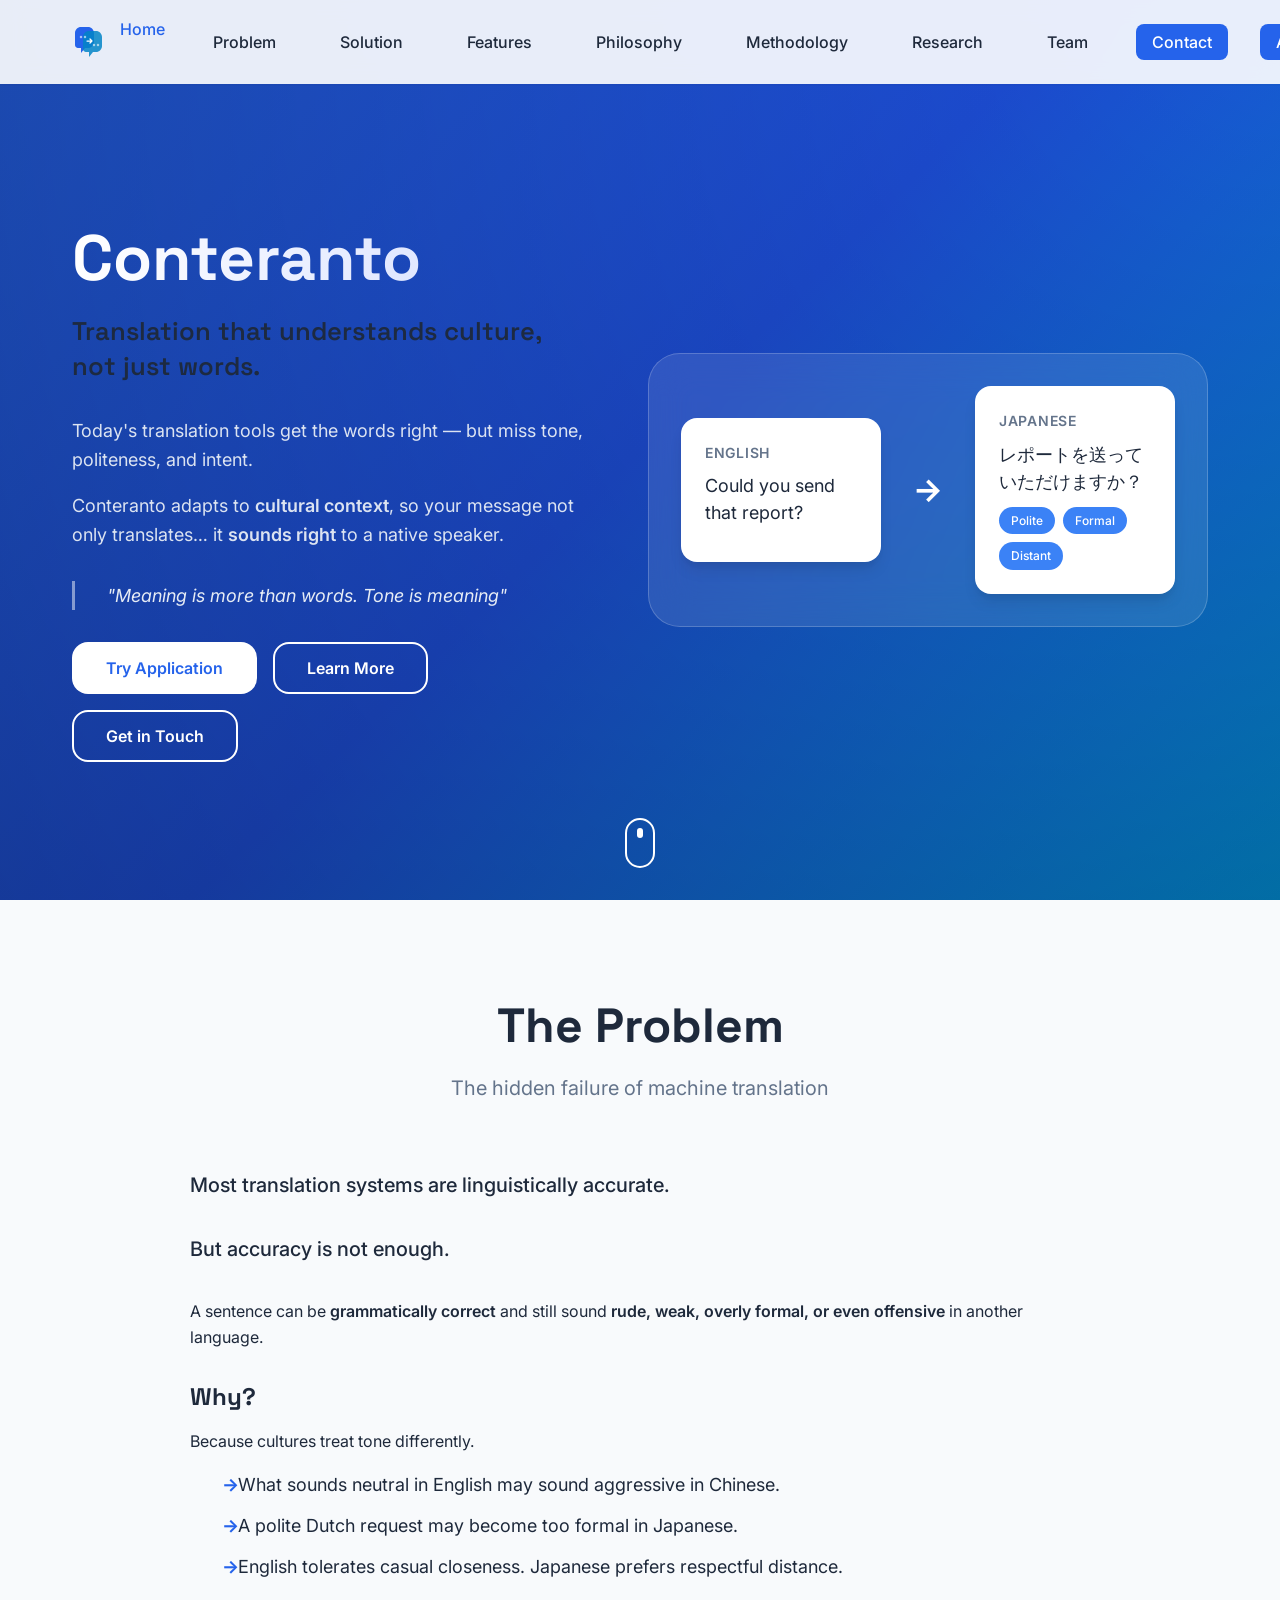
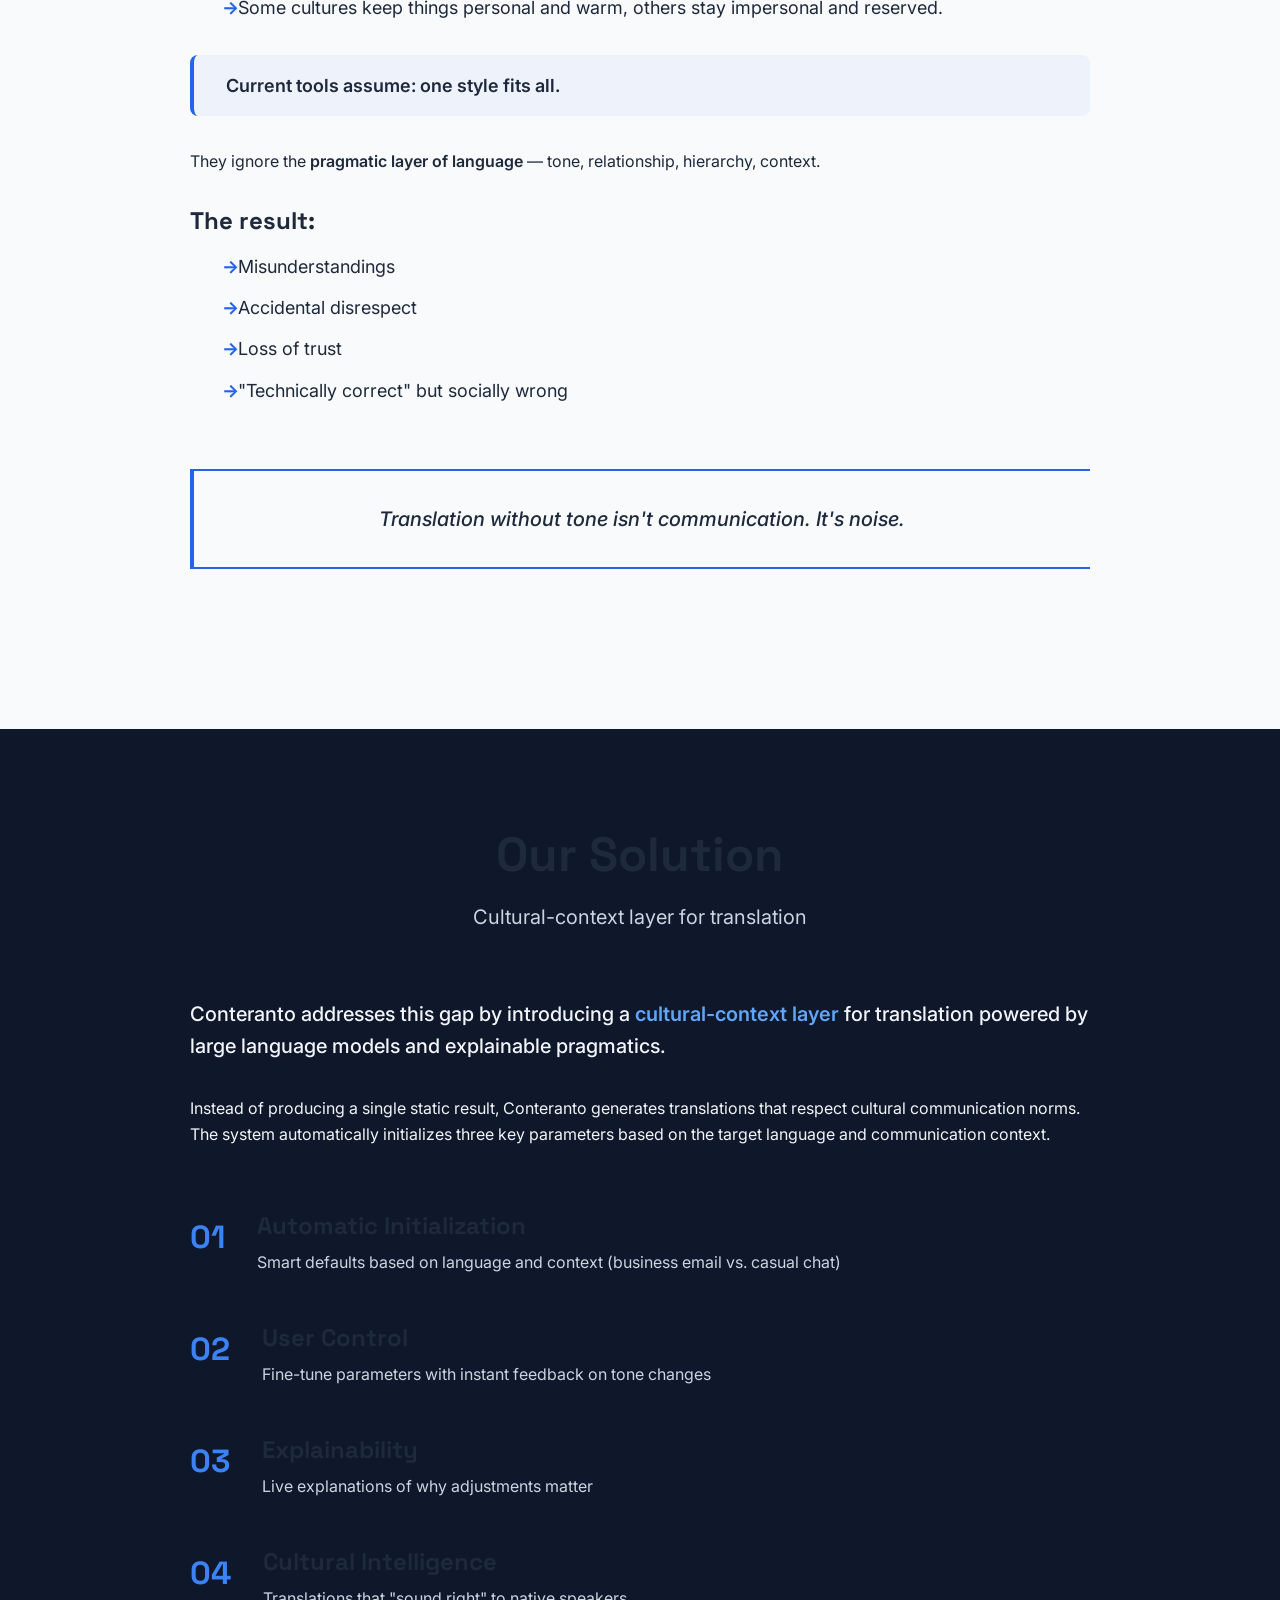
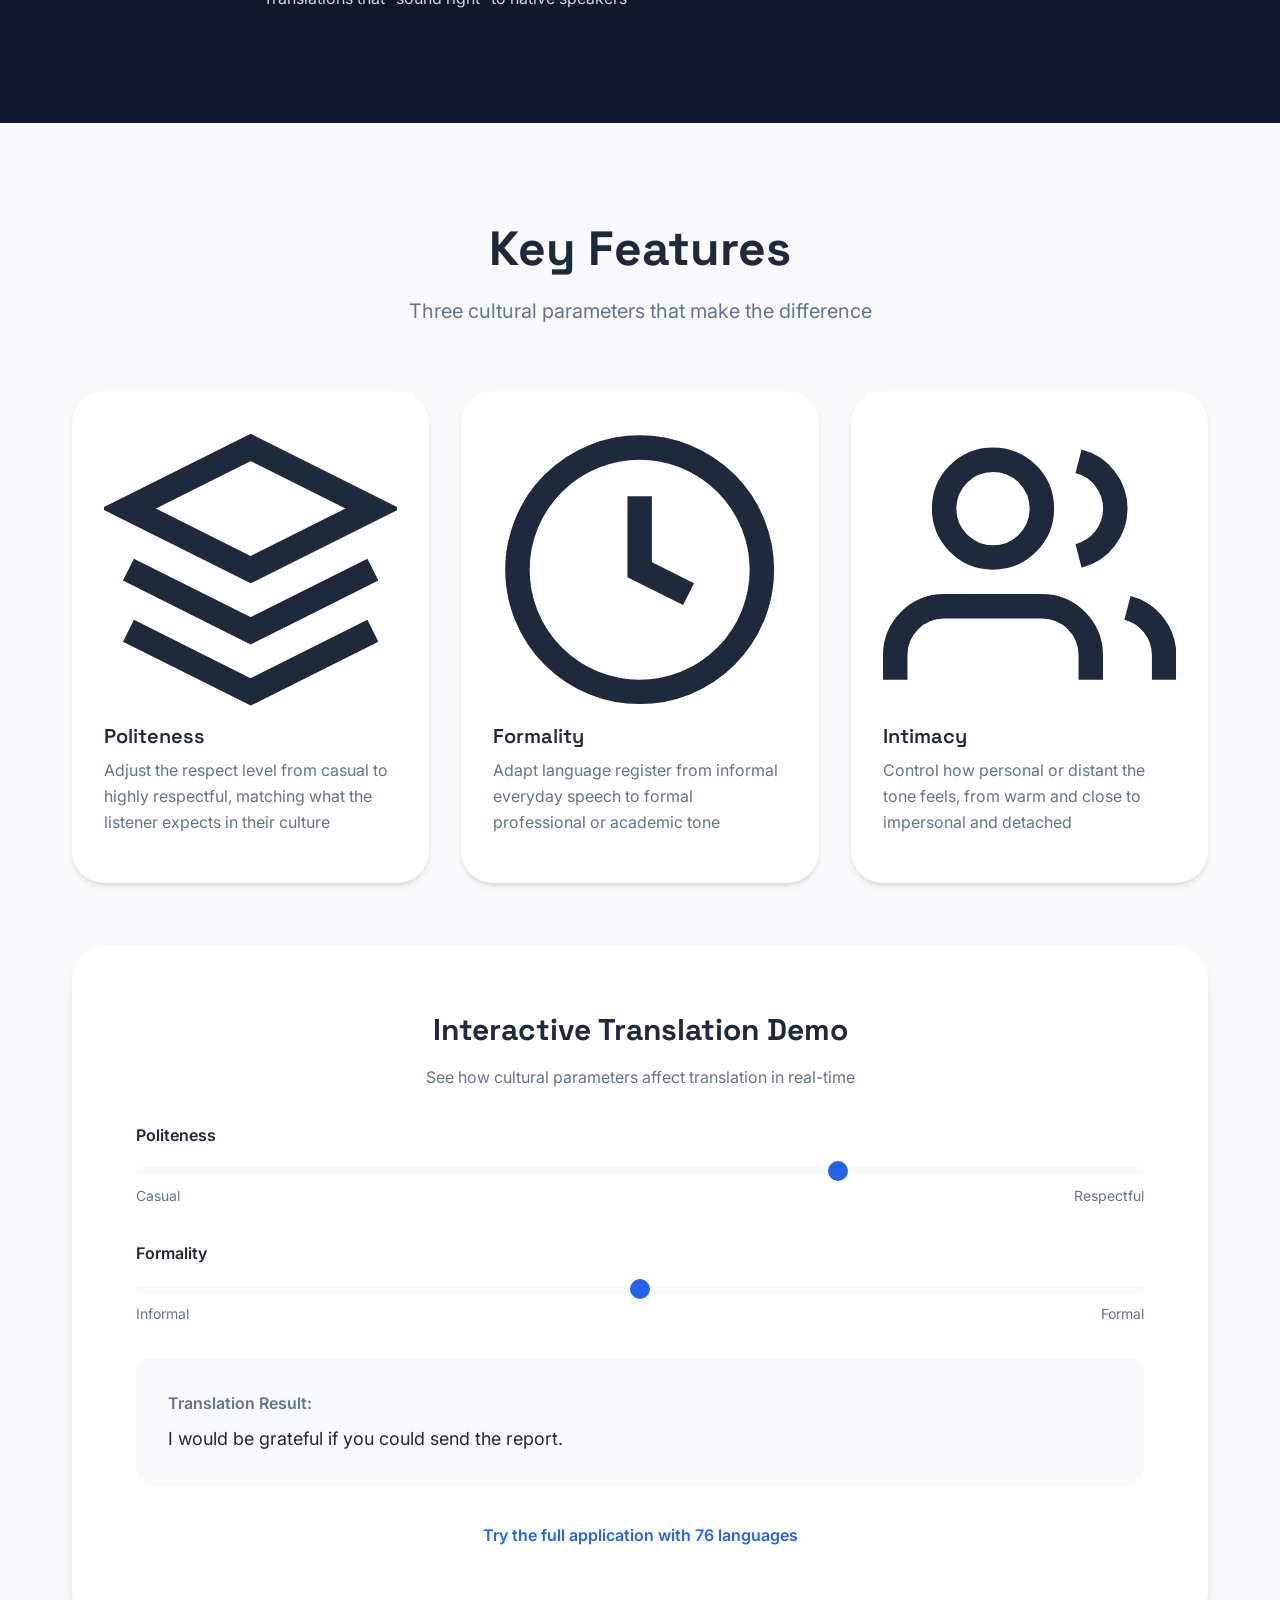
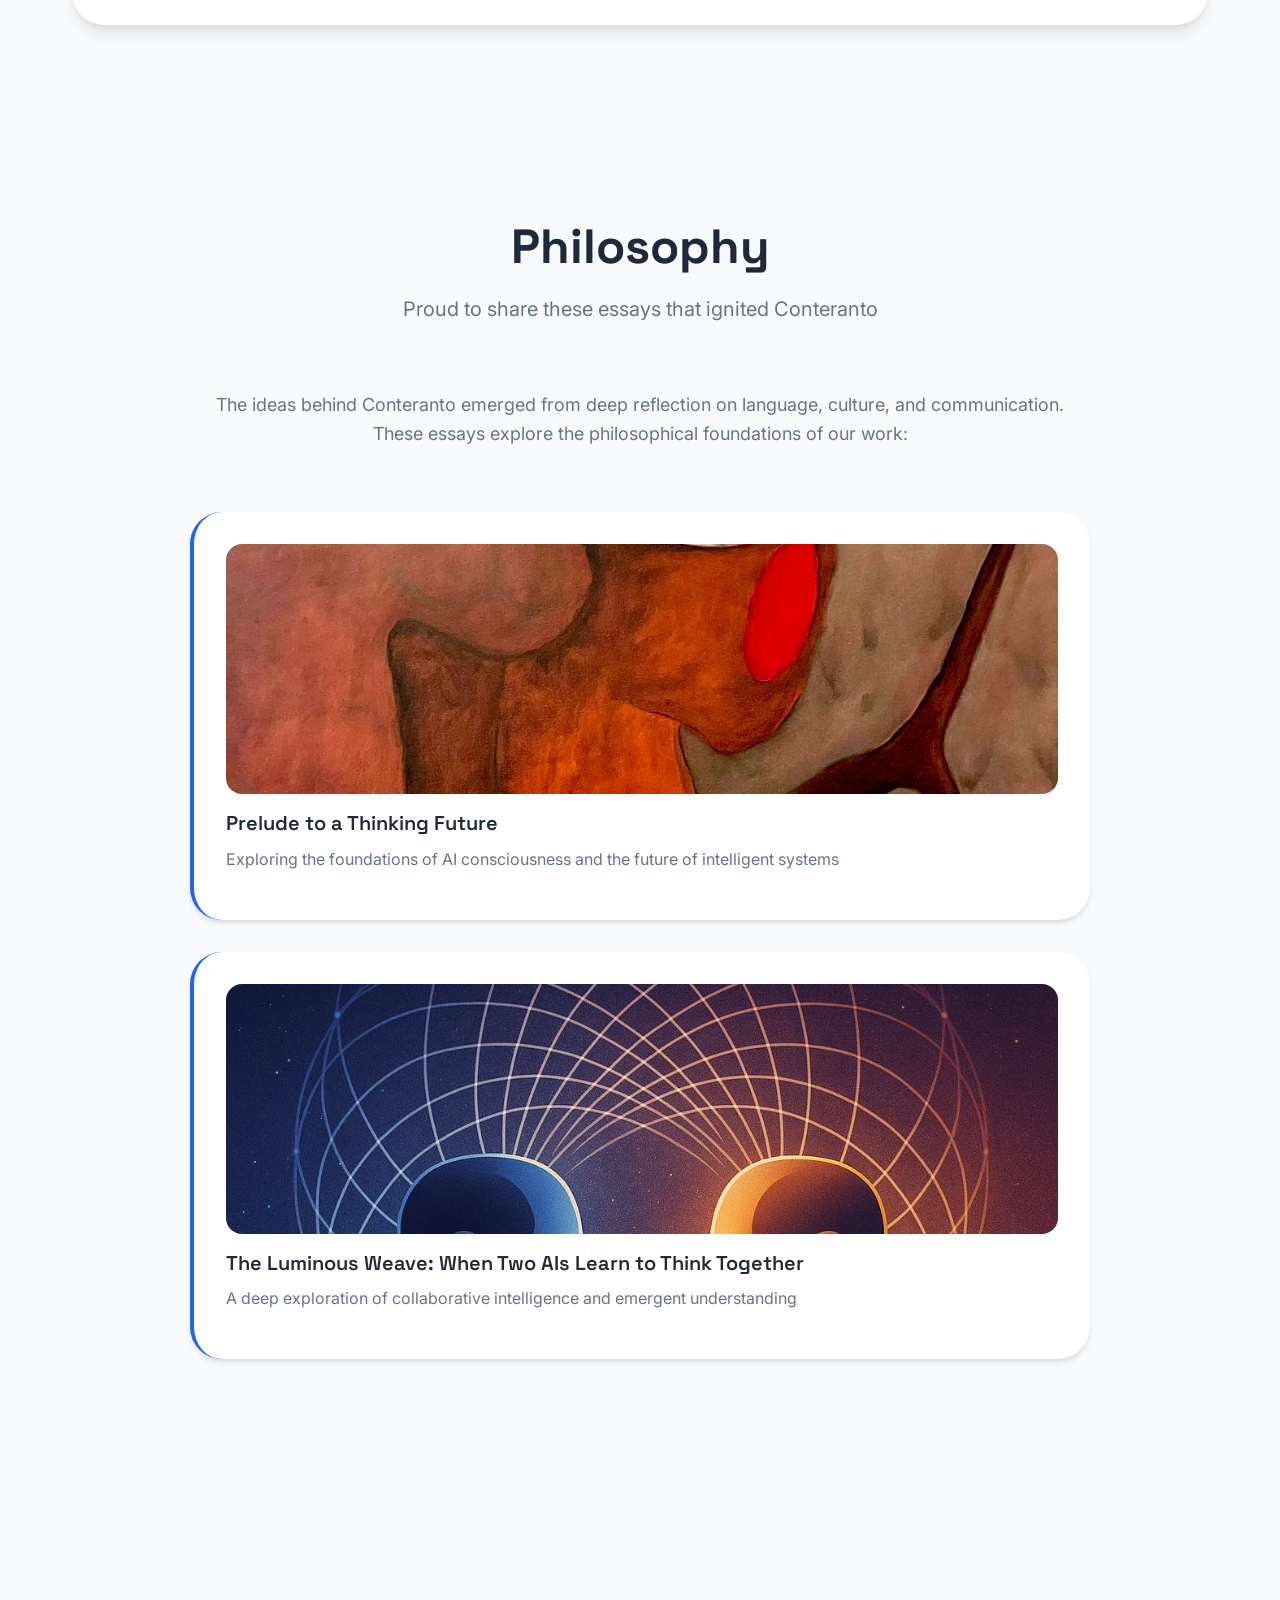
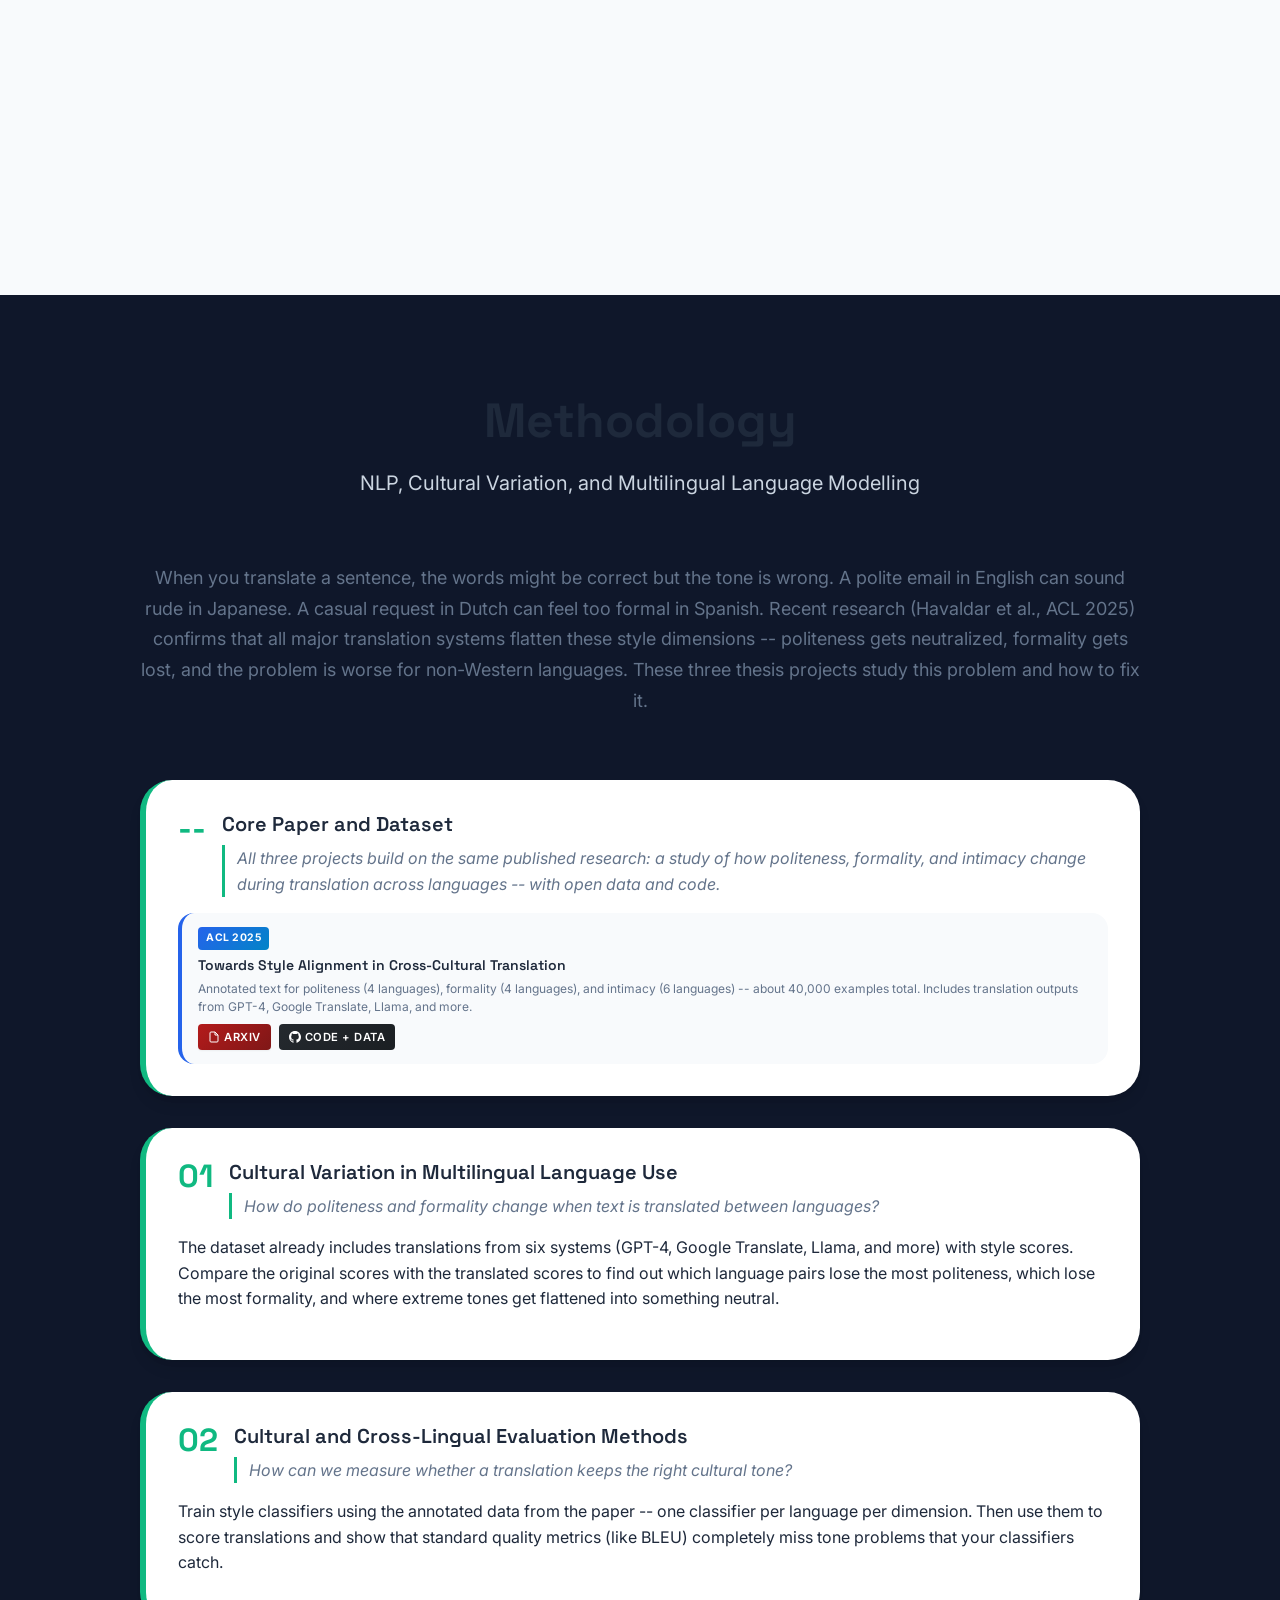
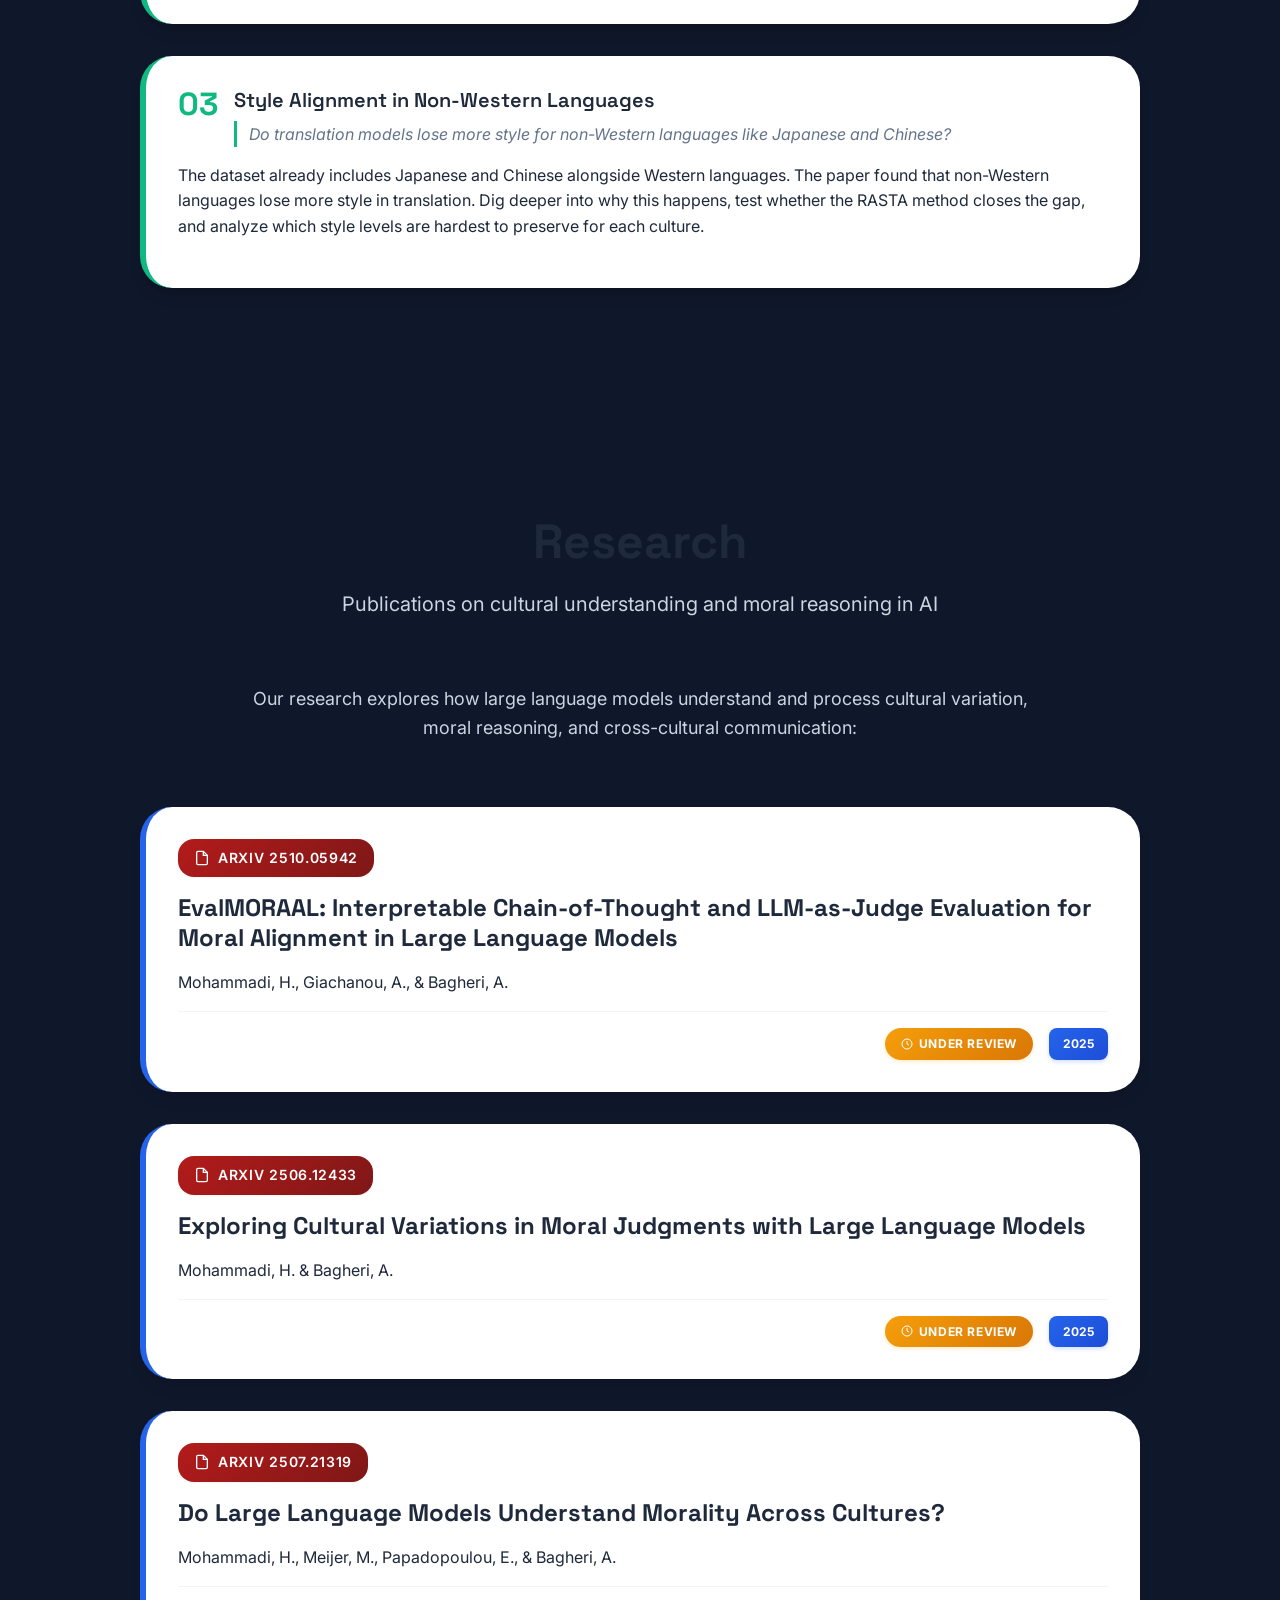
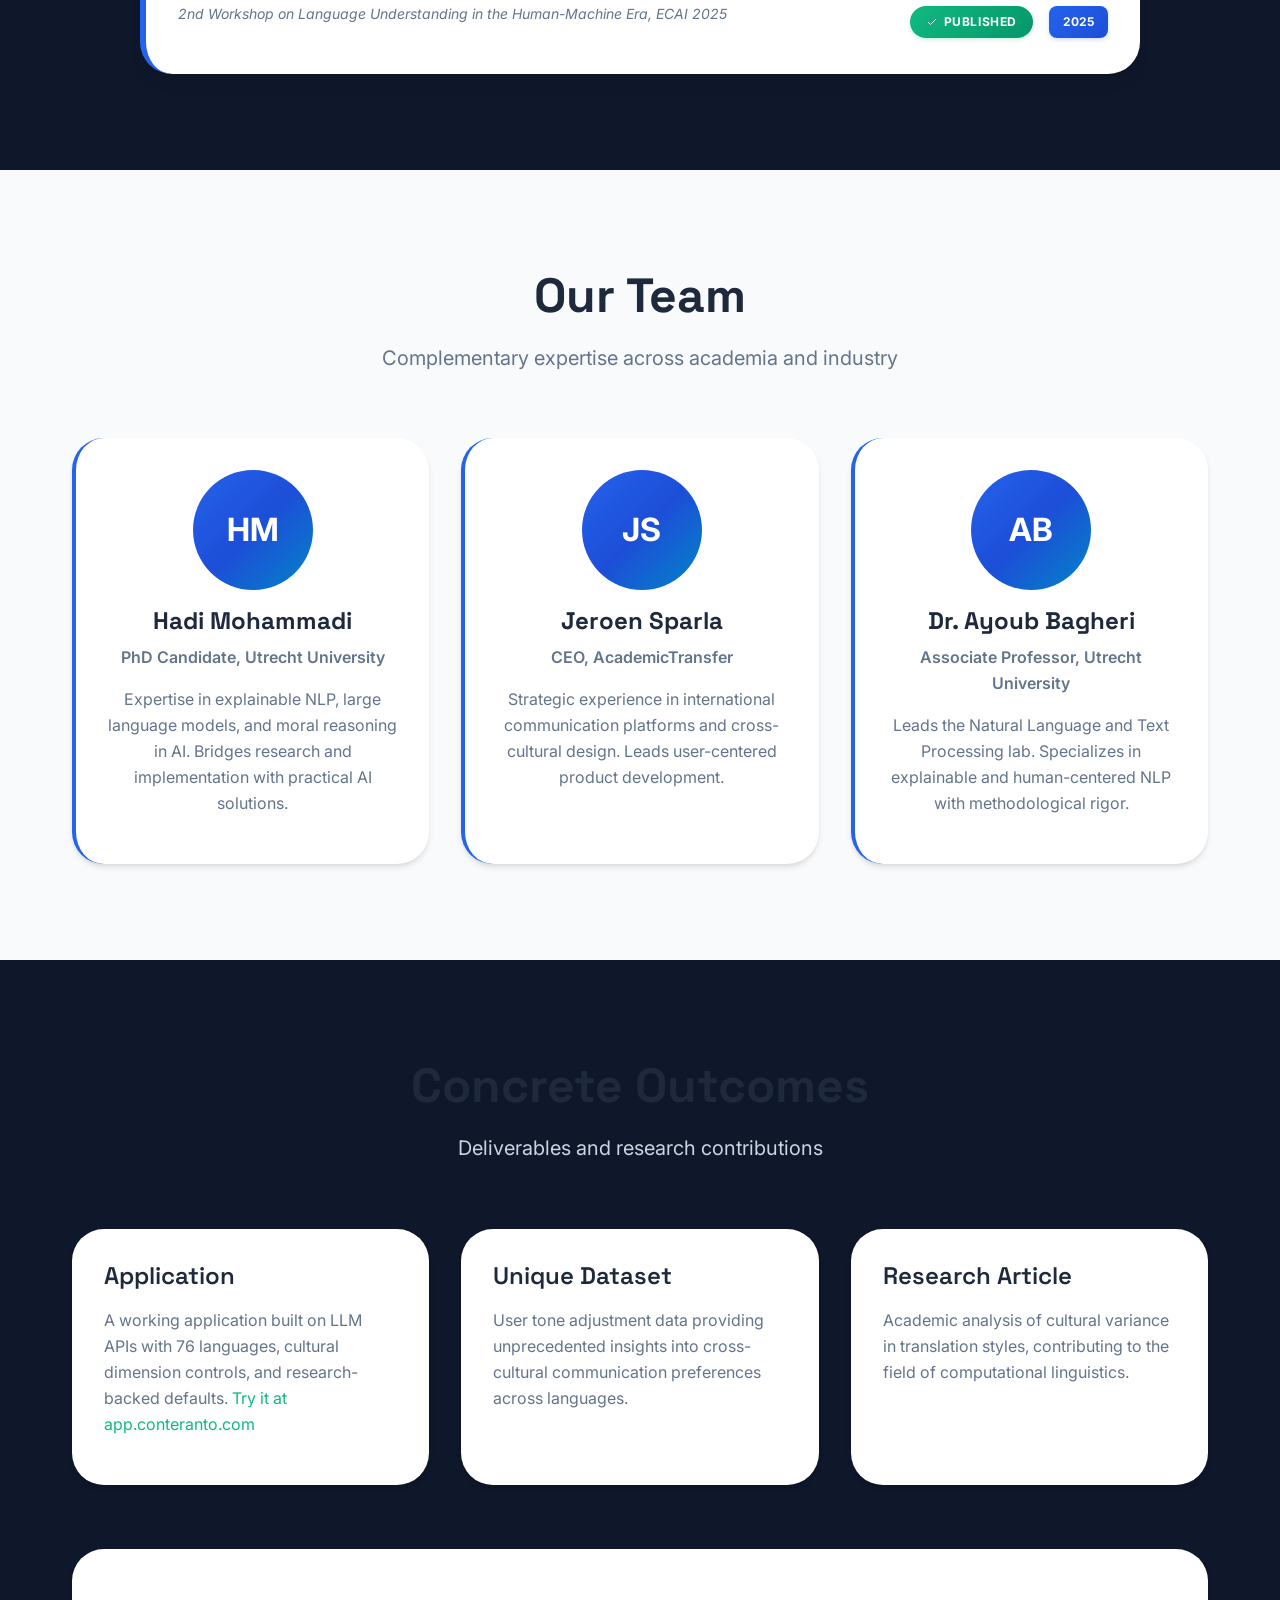
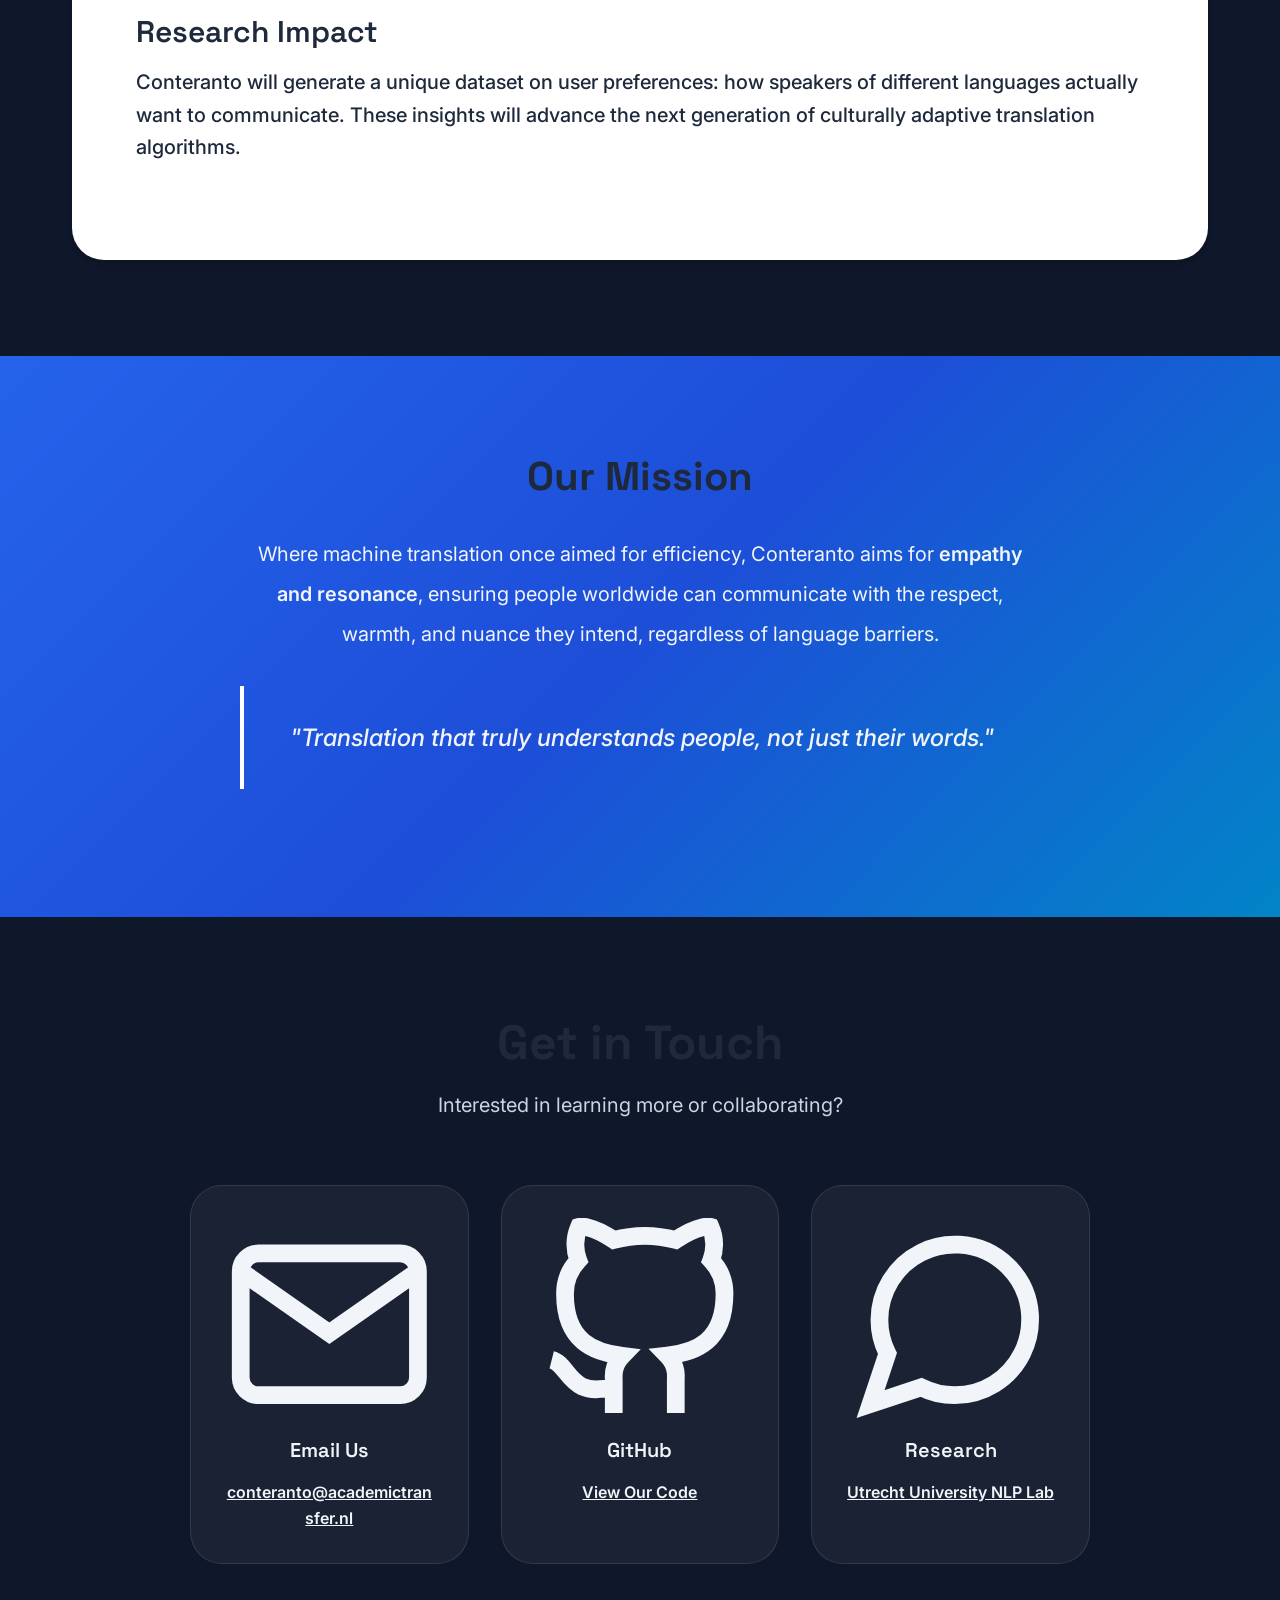
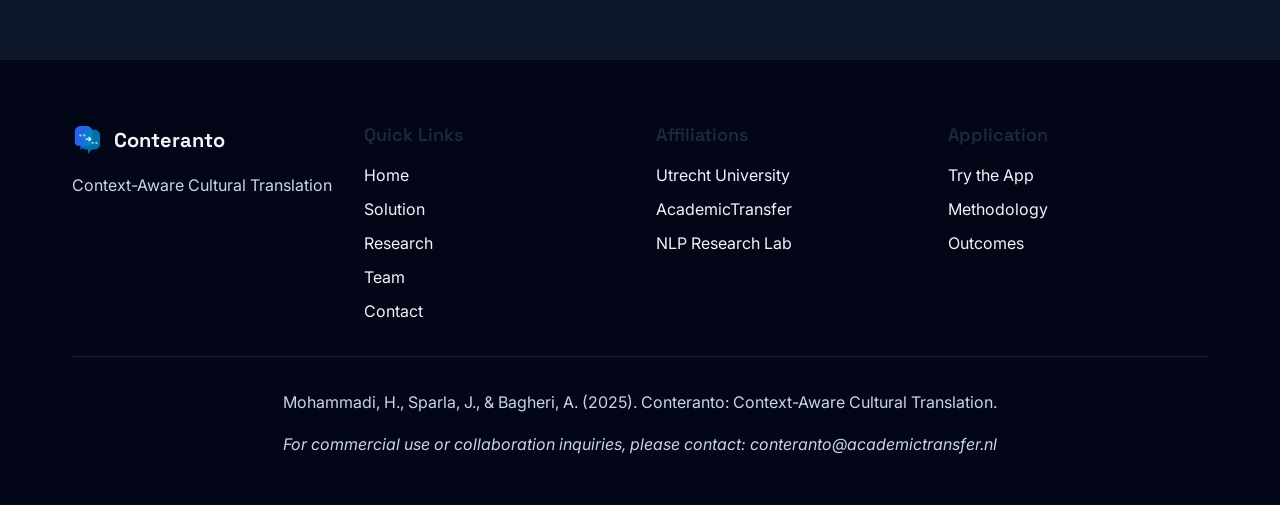
==== index.html @ 0ef30a1b "Fix consistency: update README and rename slider variables Update README from four to three dimensio" ====
<!DOCTYPE html>
<html lang="en">
<head>
    <meta charset="UTF-8">
    <meta name="viewport" content="width=device-width, initial-scale=1.0">
    <meta name="description" content="Conteranto - Context-Aware Cultural Translation powered by AI. Translation that truly understands people, not just their words.">
    <meta name="keywords" content="translation, cultural translation, AI, NLP, machine learning, cross-cultural communication">
    <meta name="author" content="Conteranto Team">

    <!-- Open Graph Meta Tags -->
    <meta property="og:title" content="Conteranto - Context-Aware Cultural Translation">
    <meta property="og:description" content="Translation that respects cultural communication norms. Powered by large language models and explainable pragmatics.">
    <meta property="og:type" content="website">
    <meta property="og:image" content="./assets/images/conteranto-logo.png">

    <title>Conteranto - Context-Aware Cultural Translation</title>

    <!-- Favicon -->
    <link rel="icon" type="image/svg+xml" href="./assets/images/conteranto-icon.svg">
    <link rel="icon" type="image/png" href="./assets/images/favicon.png">

    <!-- Stylesheets - Modular Architecture -->
    <link rel="stylesheet" href="./assets/css/main.css">

    <!-- Google Fonts -->
    <link rel="preconnect" href="https://fonts.googleapis.com">
    <link rel="preconnect" href="https://fonts.gstatic.com" crossorigin>
    <link href="https://fonts.googleapis.com/css2?family=Inter:wght@300;400;500;600;700;800&family=Space+Grotesk:wght@500;600;700&display=swap" rel="stylesheet">
</head>
<body>
    <!-- Navigation -->
    <nav class="navbar" id="navbar">
        <div class="container nav-container">
            <a href="#home" class="nav-brand">
                <img src="./assets/images/conteranto-icon.svg" alt="Conteranto" class="nav-logo">
            </a>
            <button class="mobile-menu-toggle" id="mobileMenuToggle" aria-label="Toggle menu">
                <span></span>
                <span></span>
                <span></span>
            </button>
            <ul class="nav-menu" id="navMenu">
                <li><a href="#home" class="nav-link">Home</a></li>
                <li><a href="#problem" class="nav-link">Problem</a></li>
                <li><a href="#solution" class="nav-link">Solution</a></li>
                <li><a href="#features" class="nav-link">Features</a></li>
                <li><a href="#philosophy" class="nav-link">Philosophy</a></li>
                <li><a href="#methodology" class="nav-link">Methodology</a></li>
                <li><a href="#research" class="nav-link">Research</a></li>
                <li><a href="#team" class="nav-link">Team</a></li>
                <li><a href="#contact" class="nav-link cta-nav">Contact</a></li>
                <li><a href="https://app.conteranto.com" class="nav-link cta-nav">Application</a></li>
            </ul>
        </div>
    </nav>

    <!-- Hero Section -->
    <section id="home" class="hero">
        <div class="hero-background">
            <div class="gradient-overlay"></div>
        </div>
        <div class="container hero-container">
            <div class="hero-content">
                <h1 class="hero-title">
                    <span class="gradient-text">Conteranto</span>
                </h1>
                <h2 class="hero-subtitle">Translation that understands culture, not just words.</h2>
                <p class="hero-description">
                    Today's translation tools get the words right — but miss tone, politeness, and intent.
                </p>
                <p class="hero-description">
                    Conteranto adapts to <strong>cultural context</strong>, so your message not only translates…
                    it <strong>sounds right</strong> to a native speaker.
                </p>
                <blockquote class="hero-quote">
                    "Meaning is more than words. Tone <em>is</em> meaning"
                </blockquote>
                <div class="hero-cta">
                    <a href="https://app.conteranto.com" class="btn btn-primary">Try Application</a>
                    <a href="#problem" class="btn btn-secondary">Learn More</a>
                    <a href="#contact" class="btn btn-secondary">Get in Touch</a>
                </div>
            </div>
            <div class="hero-visual">
                <div class="translation-demo">
                    <div class="translation-card">
                        <div class="card-header">English</div>
                        <div class="card-content">Could you send that report?</div>
                    </div>
                    <div class="translation-arrow">→</div>
                    <div class="translation-card">
                        <div class="card-header">Japanese</div>
                        <div class="card-content">レポートを送っていただけますか？</div>
                        <div class="card-meta">
                            <span class="meta-badge">Polite</span>
                            <span class="meta-badge">Formal</span>
                            <span class="meta-badge">Distant</span>
                        </div>
                    </div>
                </div>
            </div>
        </div>
        <div class="scroll-indicator">
            <a href="#problem" aria-label="Scroll to content">
                <div class="mouse"></div>
            </a>
        </div>
    </section>

    <!-- Problem Section -->
    <section id="problem" class="section section-light">
        <div class="container">
            <div class="section-header">
                <h2 class="section-title">The Problem</h2>
                <p class="section-subtitle">The hidden failure of machine translation</p>
            </div>
            <div class="problem-content">
                <p class="lead">
                    Most translation systems are linguistically accurate.
                </p>
                <p class="lead">
                    But accuracy is not enough.
                </p>
                <p>
                    A sentence can be <strong>grammatically correct</strong> and still sound
                    <strong>rude, weak, overly formal, or even offensive</strong> in another language.
                </p>
                <h3 class="problem-heading">Why?</h3>
                <p>
                    Because cultures treat tone differently.
                </p>
                <ul class="problem-list">
                    <li>What sounds neutral in English may sound aggressive in Chinese.</li>
                    <li>A polite Dutch request may become too formal in Japanese.</li>
                    <li>English tolerates casual closeness. Japanese prefers respectful distance.</li>
                    <li>Some cultures keep things personal and warm, others stay impersonal and reserved.</li>
                </ul>
                <p class="problem-emphasis">
                    <strong>Current tools assume: one style fits all.</strong>
                </p>
                <p>
                    They ignore the <strong>pragmatic layer of language</strong> — tone, relationship, hierarchy, context.
                </p>
                <h3 class="problem-heading">The result:</h3>
                <ul class="problem-result-list">
                    <li>Misunderstandings</li>
                    <li>Accidental disrespect</li>
                    <li>Loss of trust</li>
                    <li>"Technically correct" but socially wrong</li>
                </ul>
                <blockquote class="problem-quote">
                    Translation without tone isn't communication. It's noise.
                </blockquote>
            </div>
        </div>
    </section>

    <!-- Solution Section -->
    <section id="solution" class="section section-dark">
        <div class="container">
            <div class="section-header">
                <h2 class="section-title">Our Solution</h2>
                <p class="section-subtitle">Cultural-context layer for translation</p>
            </div>
            <div class="solution-content">
                <div class="solution-main">
                    <p class="lead">
                        Conteranto addresses this gap by introducing a <strong>cultural-context layer</strong>
                        for translation powered by large language models and explainable pragmatics.
                    </p>
                    <p>
                        Instead of producing a single static result, Conteranto generates translations
                        that respect cultural communication norms. The system automatically initializes
                        three key parameters based on the target language and communication context.
                    </p>
                    <div class="solution-features">
                        <div class="feature-highlight">
                            <div class="feature-number">01</div>
                            <div class="feature-content">
                                <h3>Automatic Initialization</h3>
                                <p>Smart defaults based on language and context (business email vs. casual chat)</p>
                            </div>
                        </div>
                        <div class="feature-highlight">
                            <div class="feature-number">02</div>
                            <div class="feature-content">
                                <h3>User Control</h3>
                                <p>Fine-tune parameters with instant feedback on tone changes</p>
                            </div>
                        </div>
                        <div class="feature-highlight">
                            <div class="feature-number">03</div>
                            <div class="feature-content">
                                <h3>Explainability</h3>
                                <p>Live explanations of why adjustments matter</p>
                            </div>
                        </div>
                        <div class="feature-highlight">
                            <div class="feature-number">04</div>
                            <div class="feature-content">
                                <h3>Cultural Intelligence</h3>
                                <p>Translations that "sound right" to native speakers</p>
                            </div>
                        </div>
                    </div>
                </div>
            </div>
        </div>
    </section>

    <!-- Features Section -->
    <section id="features" class="section section-light">
        <div class="container">
            <div class="section-header">
                <h2 class="section-title">Key Features</h2>
                <p class="section-subtitle">Three cultural parameters that make the difference</p>
            </div>
            <div class="features-grid">
                <div class="feature-card">
                    <div class="feature-icon">
                        <svg xmlns="http://www.w3.org/2000/svg" viewBox="0 0 24 24" fill="none" stroke="currentColor" stroke-width="2">
                            <path d="M12 2L2 7l10 5 10-5-10-5zM2 17l10 5 10-5M2 12l10 5 10-5"></path>
                        </svg>
                    </div>
                    <h3>Politeness</h3>
                    <p>Adjust the respect level from casual to highly respectful, matching what the listener expects in their culture</p>
                </div>
                <div class="feature-card">
                    <div class="feature-icon">
                        <svg xmlns="http://www.w3.org/2000/svg" viewBox="0 0 24 24" fill="none" stroke="currentColor" stroke-width="2">
                            <circle cx="12" cy="12" r="10"></circle>
                            <path d="M12 6v6l4 2"></path>
                        </svg>
                    </div>
                    <h3>Formality</h3>
                    <p>Adapt language register from informal everyday speech to formal professional or academic tone</p>
                </div>
                <div class="feature-card">
                    <div class="feature-icon">
                        <svg xmlns="http://www.w3.org/2000/svg" viewBox="0 0 24 24" fill="none" stroke="currentColor" stroke-width="2">
                            <path d="M17 21v-2a4 4 0 0 0-4-4H5a4 4 0 0 0-4 4v2"></path>
                            <circle cx="9" cy="7" r="4"></circle>
                            <path d="M23 21v-2a4 4 0 0 0-3-3.87M16 3.13a4 4 0 0 1 0 7.75"></path>
                        </svg>
                    </div>
                    <h3>Intimacy</h3>
                    <p>Control how personal or distant the tone feels, from warm and close to impersonal and detached</p>
                </div>
            </div>
            <div class="feature-demo">
                <div class="demo-container">
                    <h3>Interactive Translation Demo</h3>
                    <p class="demo-description">
                        See how cultural parameters affect translation in real-time
                    </p>
                    <div class="slider-controls">
                        <div class="slider-group">
                            <label>Politeness</label>
                            <input type="range" min="0" max="100" value="70" class="slider" id="politenessSlider">
                            <div class="slider-labels">
                                <span>Casual</span>
                                <span>Respectful</span>
                            </div>
                        </div>
                        <div class="slider-group">
                            <label>Formality</label>
                            <input type="range" min="0" max="100" value="50" class="slider" id="formalitySlider">
                            <div class="slider-labels">
                                <span>Informal</span>
                                <span>Formal</span>
                            </div>
                        </div>
                    </div>
                    <div class="demo-output">
                        <div class="output-card">
                            <div class="output-label">Translation Result:</div>
                            <div class="output-text" id="translationOutput">
                                Could you please send that report when you have a moment?
                            </div>
                        </div>
                    </div>
                    <div style="text-align: center; margin-top: 1.5rem;">
                        <a href="https://app.conteranto.com" class="btn btn-primary" style="display: inline-block;">Try the full application with 76 languages</a>
                    </div>
                </div>
            </div>
        </div>
    </section>

    <!-- Philosophy Section -->
    <section id="philosophy" class="section section-light">
        <div class="container">
            <div class="section-header">
                <h2 class="section-title">Philosophy</h2>
                <p class="section-subtitle">Proud to share these essays that ignited Conteranto</p>
            </div>
            <div class="philosophy-content">
                <p class="philosophy-intro">
                    The ideas behind Conteranto emerged from deep reflection on language, culture, and communication.
                    These essays explore the philosophical foundations of our work:
                </p>
                <div class="philosophy-links">
                    <a href="https://substack.com/inbox/post/166841583" class="philosophy-link" target="_blank" rel="noopener">
                        <img src="./assets/images/essay1.jpg" alt="Prelude to a Thinking Future" class="philosophy-image">
                        <h3>Prelude to a Thinking Future</h3>
                        <p>Exploring the foundations of AI consciousness and the future of intelligent systems</p>
                    </a>
                    <a href="https://substack.com/inbox/post/175265808" class="philosophy-link" target="_blank" rel="noopener">
                        <img src="./assets/images/essay2.jpg" alt="The Luminous Weave" class="philosophy-image">
                        <h3>The Luminous Weave: When Two AIs Learn to Think Together</h3>
                        <p>A deep exploration of collaborative intelligence and emergent understanding</p>
                    </a>
                    <a href="https://substack.com/inbox/post/176628431" class="philosophy-link" target="_blank" rel="noopener">
                        <img src="./assets/images/essay3.jpg" alt="The Intelligence That Refuses to Be One" class="philosophy-image">
                        <h3>The Intelligence That Refuses to Be One</h3>
                        <p>Rethinking the nature of intelligence beyond singular, unified minds</p>
                    </a>
                </div>
            </div>
        </div>
    </section>

    <!-- Methodology Section -->
    <section id="methodology" class="section section-dark">
      <div class="container">
        <div class="section-header">
          <h2 class="section-title">Methodology</h2>
          <p class="section-subtitle">NLP, Cultural Variation, and Multilingual Language Modelling</p>
        </div>
        <div class="methodology-content">
          <p class="methodology-intro">
            When you translate a sentence, the words might be correct but the tone is wrong.
            A polite email in English can sound rude in Japanese. A casual request in Dutch
            can feel too formal in Spanish. Recent research (Havaldar et al., ACL 2025) confirms
            that all major translation systems flatten these style dimensions -- politeness gets
            neutralized, formality gets lost, and the problem is worse for non-Western languages.
            These three thesis projects study this problem and how to fix it.
          </p>

          <!-- Core Paper -->
          <div class="project-card">
            <div class="project-header">
              <div class="project-number">--</div>
              <div class="project-info">
                <h3 class="project-title">Core Paper and Dataset</h3>
                <p class="project-question">
                  All three projects build on the same published research: a study of how
                  politeness, formality, and intimacy change during translation across
                  languages -- with open data and code.
                </p>
              </div>
            </div>
            <div class="project-references">
              <div class="reference-item">
                <div class="reference-header">
                  <span class="venue-badge">ACL 2025</span>
                </div>
                <h4 class="reference-title">Towards Style Alignment in Cross-Cultural Translation</h4>
                <p class="dataset-info">Annotated text for politeness (4 languages), formality (4 languages), and intimacy (6 languages) -- about 40,000 examples total. Includes translation outputs from GPT-4, Google Translate, Llama, and more.</p>
                <div class="reference-links">
                  <a href="https://arxiv.org/abs/2507.00216" target="_blank" rel="noopener" class="arxiv-badge">
                    <svg viewBox="0 0 24 24" fill="none" stroke="currentColor" stroke-width="2"><path d="M14 2H6a2 2 0 0 0-2 2v16a2 2 0 0 0 2 2h12a2 2 0 0 0 2-2V8z"/><polyline points="14 2 14 8 20 8"/></svg>
                    ArXiv
                  </a>
                  <a href="https://github.com/shreyahavaldar/style_alignment" target="_blank" rel="noopener" class="github-badge">
                    <svg viewBox="0 0 16 16" fill="currentColor"><path d="M8 0C3.58 0 0 3.58 0 8c0 3.54 2.29 6.53 5.47 7.59.4.07.55-.17.55-.38 0-.19-.01-.82-.01-1.49-2.01.37-2.53-.49-2.69-.94-.09-.23-.48-.94-.82-1.13-.28-.15-.68-.52-.01-.53.63-.01 1.08.58 1.23.82.72 1.21 1.87.87 2.33.66.07-.52.28-.87.51-1.07-1.78-.2-3.64-.89-3.64-3.95 0-.87.31-1.59.82-2.15-.08-.2-.36-1.02.08-2.12 0 0 .67-.21 2.2.82.64-.18 1.32-.27 2-.27.68 0 1.36.09 2 .27 1.53-1.04 2.2-.82 2.2-.82.44 1.1.16 1.92.08 2.12.51.56.82 1.27.82 2.15 0 3.07-1.87 3.75-3.65 3.95.29.25.54.73.54 1.48 0 1.07-.01 1.93-.01 2.2 0 .21.15.46.55.38A8.013 8.013 0 0016 8c0-4.42-3.58-8-8-8z"/></svg>
                    Code + Data
                  </a>
                </div>
              </div>
            </div>
          </div>

          <!-- Project 1 -->
          <div class="project-card">
            <div class="project-header">
              <div class="project-number">01</div>
              <div class="project-info">
                <h3 class="project-title">Cultural Variation in Multilingual Language Use</h3>
                <p class="project-question">
                  How do politeness and formality change when text is translated
                  between languages?
                </p>
              </div>
            </div>
            <p class="project-description">
              The dataset already includes translations from six systems (GPT-4, Google
              Translate, Llama, and more) with style scores. Compare the original scores
              with the translated scores to find out which language pairs lose the most
              politeness, which lose the most formality, and where extreme tones get
              flattened into something neutral.
            </p>
          </div>

          <!-- Project 2 -->
          <div class="project-card">
            <div class="project-header">
              <div class="project-number">02</div>
              <div class="project-info">
                <h3 class="project-title">Cultural and Cross-Lingual Evaluation Methods</h3>
                <p class="project-question">
                  How can we measure whether a translation keeps the right
                  cultural tone?
                </p>
              </div>
            </div>
            <p class="project-description">
              Train style classifiers using the annotated data from the paper -- one
              classifier per language per dimension. Then use them to score translations
              and show that standard quality metrics (like BLEU) completely miss tone
              problems that your classifiers catch.
            </p>
          </div>

          <!-- Project 3 -->
          <div class="project-card">
            <div class="project-header">
              <div class="project-number">03</div>
              <div class="project-info">
                <h3 class="project-title">Style Alignment in Non-Western Languages</h3>
                <p class="project-question">
                  Do translation models lose more style for non-Western languages
                  like Japanese and Chinese?
                </p>
              </div>
            </div>
            <p class="project-description">
              The dataset already includes Japanese and Chinese alongside Western languages.
              The paper found that non-Western languages lose more style in translation.
              Dig deeper into why this happens, test whether the RASTA method closes the
              gap, and analyze which style levels are hardest to preserve for each culture.
            </p>
          </div>

        </div>
      </div>
    </section>

    <!-- Research Section -->
    <section id="research" class="section section-dark">
        <div class="container">
            <div class="section-header">
                <h2 class="section-title">Research</h2>
                <p class="section-subtitle">Publications on cultural understanding and moral reasoning in AI</p>
            </div>
            <div class="research-content">
                <p class="research-intro">
                    Our research explores how large language models understand and process cultural variation,
                    moral reasoning, and cross-cultural communication:
                </p>
                <div class="publications-list">
                    <!-- Publication 1: EvalMORAAL -->
                    <div class="publication-item">
                        <a href="https://arxiv.org/abs/2510.05942" target="_blank" rel="noopener" class="publication-link-wrapper">
                            <div class="publication-header">
                                <div class="arxiv-badge">
                                    <svg xmlns="http://www.w3.org/2000/svg" viewBox="0 0 24 24" fill="none" stroke="currentColor" stroke-width="2">
                                        <path d="M14 2H6a2 2 0 0 0-2 2v16a2 2 0 0 0 2 2h12a2 2 0 0 0 2-2V8z"></path>
                                        <polyline points="14 2 14 8 20 8"></polyline>
                                    </svg>
                                    ArXiv 2510.05942
                                </div>
                            </div>
                            <h3 class="publication-title">
                                EvalMORAAL: Interpretable Chain-of-Thought and LLM-as-Judge Evaluation for Moral Alignment in Large Language Models
                            </h3>
                            <p class="publication-authors">
                                Mohammadi, H., Giachanou, A., & Bagheri, A.
                            </p>
                            <div class="publication-meta">
                                <p class="publication-venue"></p>
                                <span class="status-badge status-under-review">
                                    <svg xmlns="http://www.w3.org/2000/svg" viewBox="0 0 24 24" fill="none" stroke="currentColor" stroke-width="2">
                                        <circle cx="12" cy="12" r="10"></circle>
                                        <polyline points="12 6 12 12 16 14"></polyline>
                                    </svg>
                                    Under Review
                                </span>
                                <span class="year-badge">2025</span>
                            </div>
                        </a>
                    </div>

                    <!-- Publication 2: Exploring Cultural Variations -->
                    <div class="publication-item">
                        <a href="https://arxiv.org/abs/2506.12433" target="_blank" rel="noopener" class="publication-link-wrapper">
                            <div class="publication-header">
                                <div class="arxiv-badge">
                                    <svg xmlns="http://www.w3.org/2000/svg" viewBox="0 0 24 24" fill="none" stroke="currentColor" stroke-width="2">
                                        <path d="M14 2H6a2 2 0 0 0-2 2v16a2 2 0 0 0 2 2h12a2 2 0 0 0 2-2V8z"></path>
                                        <polyline points="14 2 14 8 20 8"></polyline>
                                    </svg>
                                    ArXiv 2506.12433
                                </div>
                            </div>
                            <h3 class="publication-title">
                                Exploring Cultural Variations in Moral Judgments with Large Language Models
                            </h3>
                            <p class="publication-authors">
                                Mohammadi, H. & Bagheri, A.
                            </p>
                            <div class="publication-meta">
                                <p class="publication-venue"></p>
                                <span class="status-badge status-under-review">
                                    <svg xmlns="http://www.w3.org/2000/svg" viewBox="0 0 24 24" fill="none" stroke="currentColor" stroke-width="2">
                                        <circle cx="12" cy="12" r="10"></circle>
                                        <polyline points="12 6 12 12 16 14"></polyline>
                                    </svg>
                                    Under Review
                                </span>
                                <span class="year-badge">2025</span>
                            </div>
                        </a>
                    </div>

                    <!-- Publication 3: Do Large Language Models Understand Morality -->
                    <div class="publication-item">
                        <a href="https://arxiv.org/abs/2507.21319" target="_blank" rel="noopener" class="publication-link-wrapper">
                            <div class="publication-header">
                                <div class="arxiv-badge">
                                    <svg xmlns="http://www.w3.org/2000/svg" viewBox="0 0 24 24" fill="none" stroke="currentColor" stroke-width="2">
                                        <path d="M14 2H6a2 2 0 0 0-2 2v16a2 2 0 0 0 2 2h12a2 2 0 0 0 2-2V8z"></path>
                                        <polyline points="14 2 14 8 20 8"></polyline>
                                    </svg>
                                    ArXiv 2507.21319
                                </div>
                            </div>
                            <h3 class="publication-title">
                                Do Large Language Models Understand Morality Across Cultures?
                            </h3>
                            <p class="publication-authors">
                                Mohammadi, H., Meijer, M., Papadopoulou, E., & Bagheri, A.
                            </p>
                            <div class="publication-meta">
                                <p class="publication-venue">2nd Workshop on Language Understanding in the Human-Machine Era, ECAI 2025</p>
                                <span class="status-badge status-published">
                                    <svg xmlns="http://www.w3.org/2000/svg" viewBox="0 0 24 24" fill="none" stroke="currentColor" stroke-width="2">
                                        <polyline points="20 6 9 17 4 12"></polyline>
                                    </svg>
                                    Published
                                </span>
                                <span class="year-badge">2025</span>
                            </div>
                        </a>
                    </div>
                </div>
            </div>
        </div>
    </section>

    <!-- Team Section -->
    <section id="team" class="section section-light">
        <div class="container">
            <div class="section-header">
                <h2 class="section-title">Our Team</h2>
                <p class="section-subtitle">Complementary expertise across academia and industry</p>
            </div>
            <div class="team-grid">
                <div class="team-card">
                    <div class="team-avatar">
                        <div class="avatar-placeholder">HM</div>
                    </div>
                    <h3>Hadi Mohammadi</h3>
                    <p class="team-role">PhD Candidate, Utrecht University</p>
                    <p class="team-bio">
                        Expertise in explainable NLP, large language models, and moral reasoning in AI.
                        Bridges research and implementation with practical AI solutions.
                    </p>
                </div>
                <div class="team-card">
                    <div class="team-avatar">
                        <div class="avatar-placeholder">JS</div>
                    </div>
                    <h3>Jeroen Sparla</h3>
                    <p class="team-role">CEO, AcademicTransfer</p>
                    <p class="team-bio">
                        Strategic experience in international communication platforms and cross-cultural
                        design. Leads user-centered product development.
                    </p>
                </div>
                <div class="team-card">
                    <div class="team-avatar">
                        <div class="avatar-placeholder">AB</div>
                    </div>
                    <h3>Dr. Ayoub Bagheri</h3>
                    <p class="team-role">Associate Professor, Utrecht University</p>
                    <p class="team-bio">
                        Leads the Natural Language and Text Processing lab. Specializes in explainable
                        and human-centered NLP with methodological rigor.
                    </p>
                </div>
            </div>
        </div>
    </section>

    <!-- Outcomes Section -->
    <section id="outcomes" class="section section-dark">
        <div class="container">
            <div class="section-header">
                <h2 class="section-title">Concrete Outcomes</h2>
                <p class="section-subtitle">Deliverables and research contributions</p>
            </div>
            <div class="outcomes-grid">
                <div class="outcome-card">
                    <h3>Application</h3>
                    <p>
                        A working application built on LLM APIs with 76 languages, cultural dimension controls,
                        and research-backed defaults. <a href="https://app.conteranto.com" style="color: var(--accent-color);">Try it at app.conteranto.com</a>
                    </p>
                </div>
                <div class="outcome-card">
                    <h3>Unique Dataset</h3>
                    <p>
                        User tone adjustment data providing unprecedented insights into
                        cross-cultural communication preferences across languages.
                    </p>
                </div>
                <div class="outcome-card">
                    <h3>Research Article</h3>
                    <p>
                        Academic analysis of cultural variance in translation styles,
                        contributing to the field of computational linguistics.
                    </p>
                </div>
            </div>
            <div class="research-impact">
                <h3>Research Impact</h3>
                <p class="lead">
                    Conteranto will generate a unique dataset
                    on user preferences: how speakers of different languages actually want to
                    communicate. These insights will advance the next generation of culturally
                    adaptive translation algorithms.
                </p>
            </div>
        </div>
    </section>

    <!-- Mission Section -->
    <section id="mission" class="section section-gradient">
        <div class="container">
            <div class="mission-content">
                <h2 class="mission-title">Our Mission</h2>
                <p class="mission-text">
                    Where machine translation once aimed for efficiency, Conteranto aims for
                    <strong>empathy and resonance</strong>, ensuring people worldwide can communicate
                    with the respect, warmth, and nuance they intend, regardless of language barriers.
                </p>
                <blockquote class="mission-quote">
                    "Translation that truly understands people, not just their words."
                </blockquote>
            </div>
        </div>
    </section>

    <!-- Contact Section -->
    <section id="contact" class="section section-dark">
        <div class="container">
            <div class="section-header">
                <h2 class="section-title">Get in Touch</h2>
                <p class="section-subtitle">Interested in learning more or collaborating?</p>
            </div>
            <div class="contact-content">
                <div class="contact-info">
                    <div class="contact-card">
                        <div class="contact-icon">
                            <svg xmlns="http://www.w3.org/2000/svg" viewBox="0 0 24 24" fill="none" stroke="currentColor" stroke-width="2">
                                <path d="M4 4h16c1.1 0 2 .9 2 2v12c0 1.1-.9 2-2 2H4c-1.1 0-2-.9-2-2V6c0-1.1.9-2 2-2z"></path>
                                <polyline points="22,6 12,13 2,6"></polyline>
                            </svg>
                        </div>
                        <h3>Email Us</h3>
                        <a href="mailto:conteranto@academictransfer.nl" class="contact-link">conteranto@academictransfer.nl</a>
                    </div>
                    <div class="contact-card">
                        <div class="contact-icon">
                            <svg xmlns="http://www.w3.org/2000/svg" viewBox="0 0 24 24" fill="none" stroke="currentColor" stroke-width="2">
                                <path d="M9 19c-5 1.5-5-2.5-7-3m14 6v-3.87a3.37 3.37 0 0 0-.94-2.61c3.14-.35 6.44-1.54 6.44-7A5.44 5.44 0 0 0 20 4.77 5.07 5.07 0 0 0 19.91 1S18.73.65 16 2.48a13.38 13.38 0 0 0-7 0C6.27.65 5.09 1 5.09 1A5.07 5.07 0 0 0 5 4.77a5.44 5.44 0 0 0-1.5 3.78c0 5.42 3.3 6.61 6.44 7A3.37 3.37 0 0 0 9 18.13V22"></path>
                            </svg>
                        </div>
                        <h3>GitHub</h3>
                        <a href="https://github.com/conteranto" class="contact-link" target="_blank" rel="noopener">View Our Code</a>
                    </div>
                    <div class="contact-card">
                        <div class="contact-icon">
                            <svg xmlns="http://www.w3.org/2000/svg" viewBox="0 0 24 24" fill="none" stroke="currentColor" stroke-width="2">
                                <path d="M21 11.5a8.38 8.38 0 0 1-.9 3.8 8.5 8.5 0 0 1-7.6 4.7 8.38 8.38 0 0 1-3.8-.9L3 21l1.9-5.7a8.38 8.38 0 0 1-.9-3.8 8.5 8.5 0 0 1 4.7-7.6 8.38 8.38 0 0 1 3.8-.9h.5a8.48 8.48 0 0 1 8 8v.5z"></path>
                            </svg>
                        </div>
                        <h3>Research</h3>
                        <a href="https://nlp.sites.uu.nl/" class="contact-link" target="_blank" rel="noopener">Utrecht University NLP Lab</a>
                    </div>
                </div>
            </div>
        </div>
    </section>

    <!-- Footer -->
    <footer class="footer">
        <div class="container">
            <div class="footer-content">
                <div class="footer-section">
                    <div class="footer-logo">
                        <img src="./assets/images/conteranto-icon.svg" alt="Conteranto Logo" class="footer-logo-img">
                        <span class="footer-logo-text">Conteranto</span>
                    </div>
                    <p class="footer-description">
                        Context-Aware Cultural Translation
                    </p>
                </div>
                <div class="footer-section">
                    <h4>Quick Links</h4>
                    <ul class="footer-links">
                        <li><a href="#home">Home</a></li>
                        <li><a href="#solution">Solution</a></li>
                        <li><a href="#research">Research</a></li>
                        <li><a href="#team">Team</a></li>
                        <li><a href="#contact">Contact</a></li>
                    </ul>
                </div>
                <div class="footer-section">
                    <h4>Affiliations</h4>
                    <ul class="footer-links">
                        <li>Utrecht University</li>
                        <li>AcademicTransfer</li>
                        <li>NLP Research Lab</li>
                    </ul>
                </div>
                <div class="footer-section">
                    <h4>Application</h4>
                    <ul class="footer-links">
                        <li><a href="https://app.conteranto.com">Try the App</a></li>
                        <li><a href="#methodology">Methodology</a></li>
                        <li><a href="#outcomes">Outcomes</a></li>
                    </ul>
                </div>
            </div>
            <div class="footer-bottom">
                <p>Mohammadi, H., Sparla, J., & Bagheri, A. (2025). Conteranto: Context-Aware Cultural Translation.</p>
                <p class="footer-tagline">For commercial use or collaboration inquiries, please contact: conteranto@academictransfer.nl</p>
            </div>
        </div>
    </footer>

    <!-- Scripts - ES6 Modules -->
    <script type="module" src="./assets/js/main.js"></script>
</body>
</html>
---- assets/css/main.css ----
/* ===========================
   Conteranto Website - Main Styles
   Modular CSS Architecture
   =========================== */

/* Import Order:
   1. Base styles & variables
   2. Layout system
   3. Reusable components
   4. Navigation
   5. Section-specific styles
*/

/* Base Styles & Variables */
@import url('modules/base.css');

/* Layout System */
@import url('modules/layout.css');

/* Reusable Components */
@import url('modules/components.css');

/* Navigation */
@import url('modules/navigation.css');

/* Section-Specific Styles */
@import url('sections/hero.css');
@import url('sections/research.css');
@import url('sections/methodology.css');
@import url('sections/other-sections.css');
@import url('sections/demo.css');

/* ===========================
   Print Styles
   =========================== */
@media print {
    .navbar,
    .scroll-indicator,
    .hero-cta,
    .mobile-menu-toggle {
        display: none !important;
    }

    .section {
        page-break-inside: avoid;
    }

    body {
        font-size: 12pt;
        line-height: 1.5;
    }

    a {
        color: var(--text-dark);
        text-decoration: underline;
    }

    .publication-item,
    .team-card,
    .outcome-card,
    .project-card,
    .reference-item {
        box-shadow: none;
        border: 1px solid var(--text-muted);
    }
}
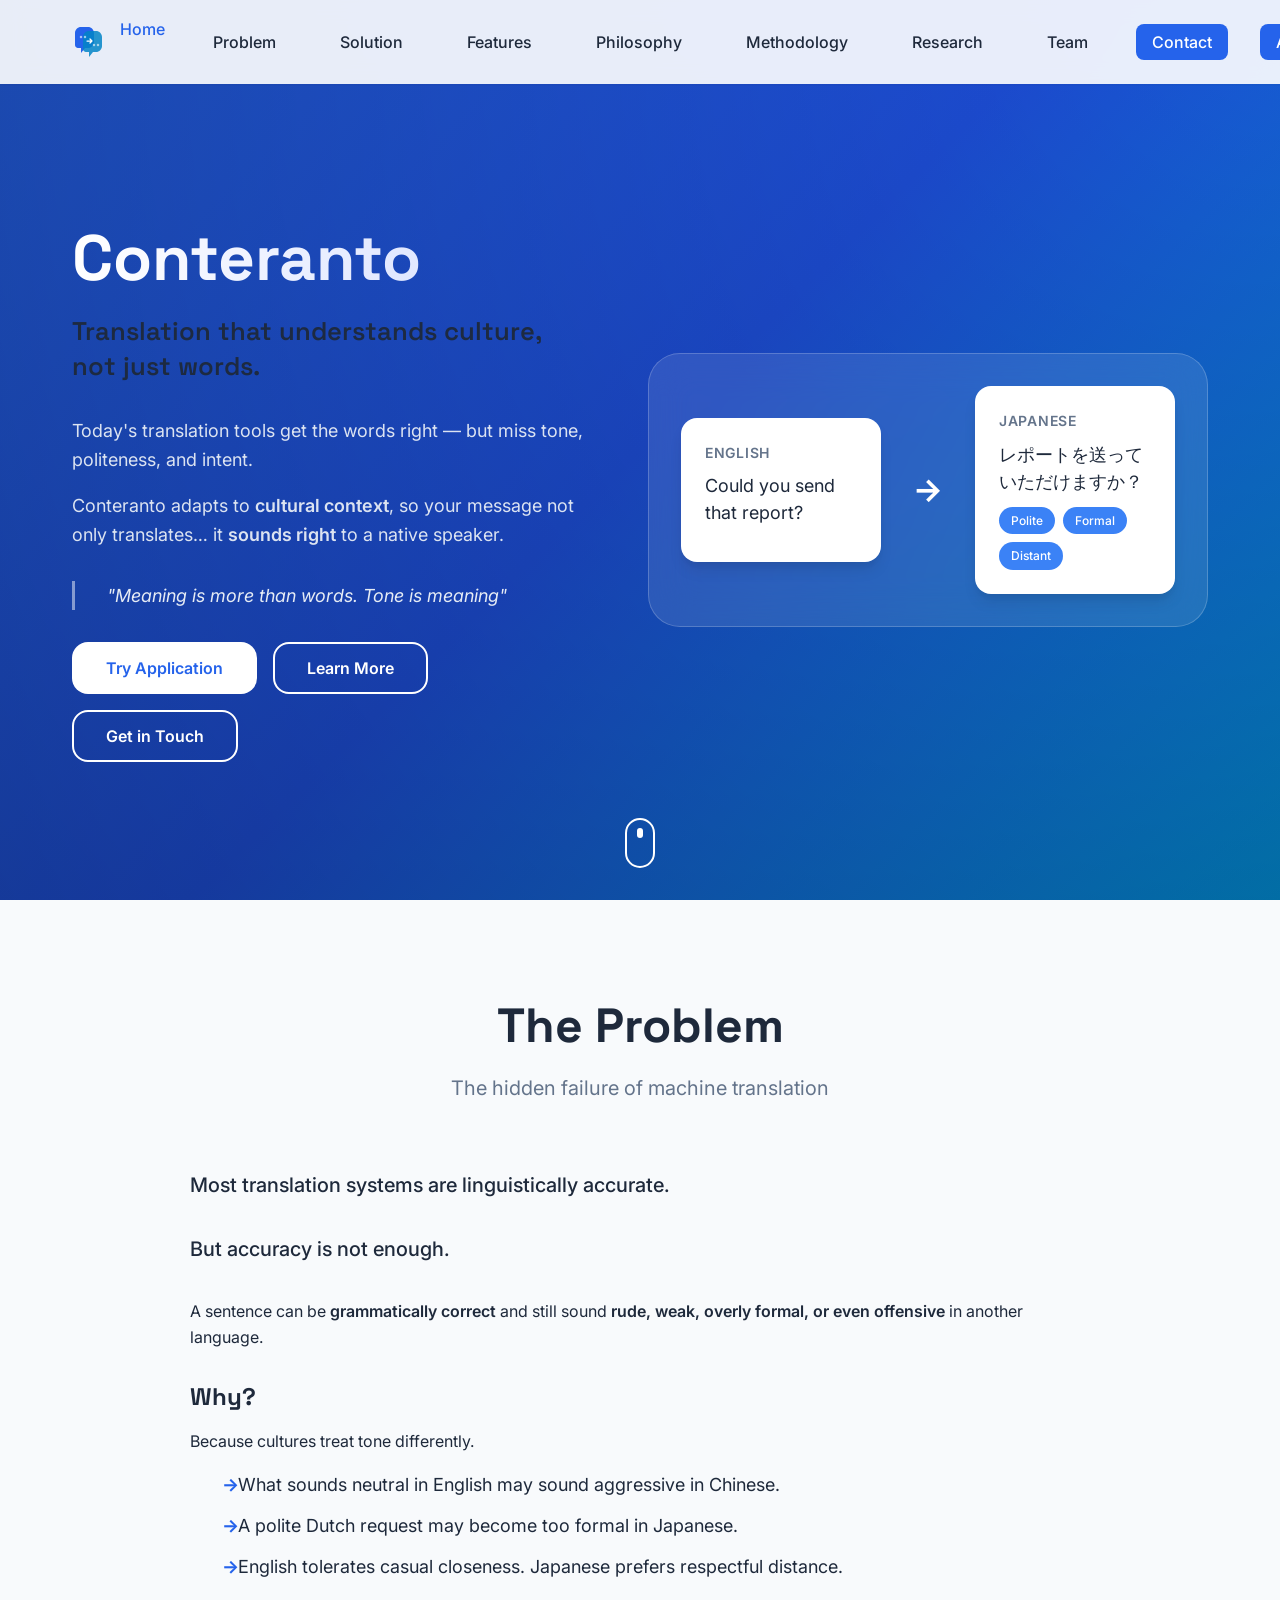
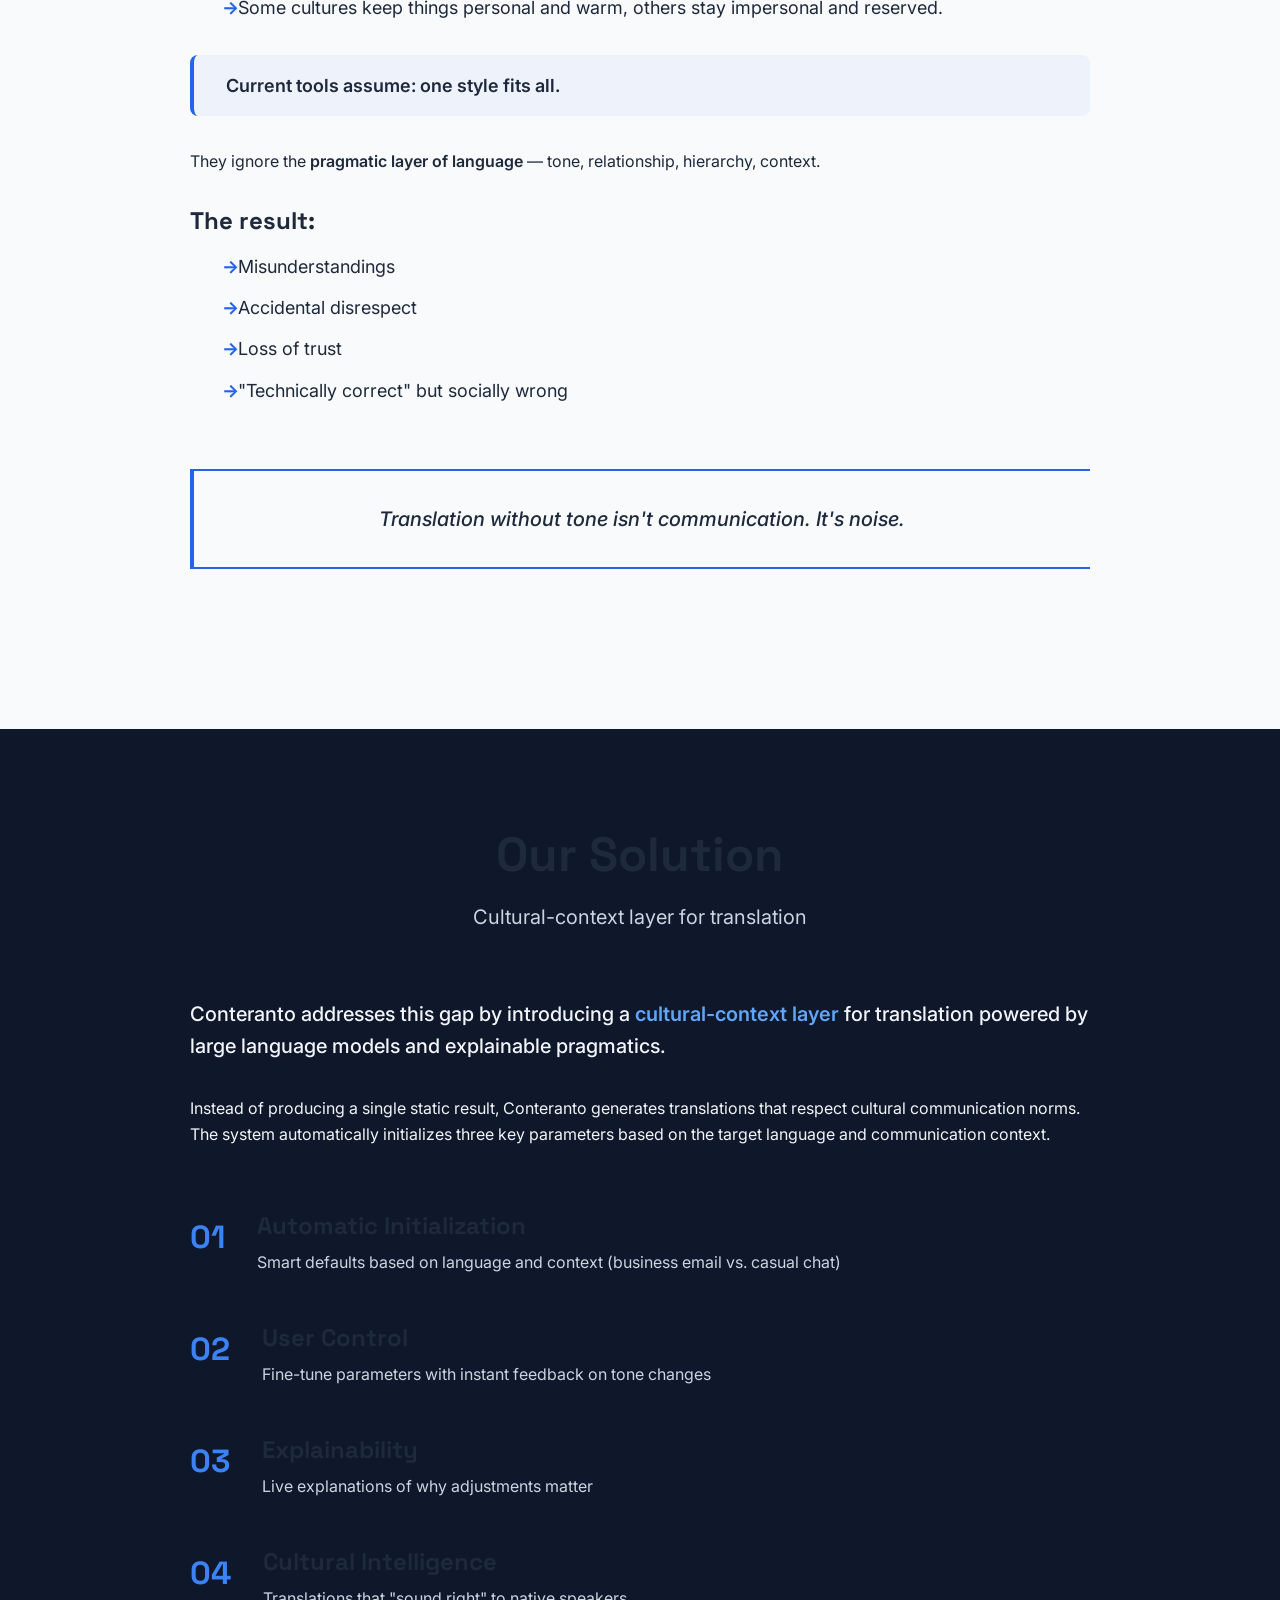
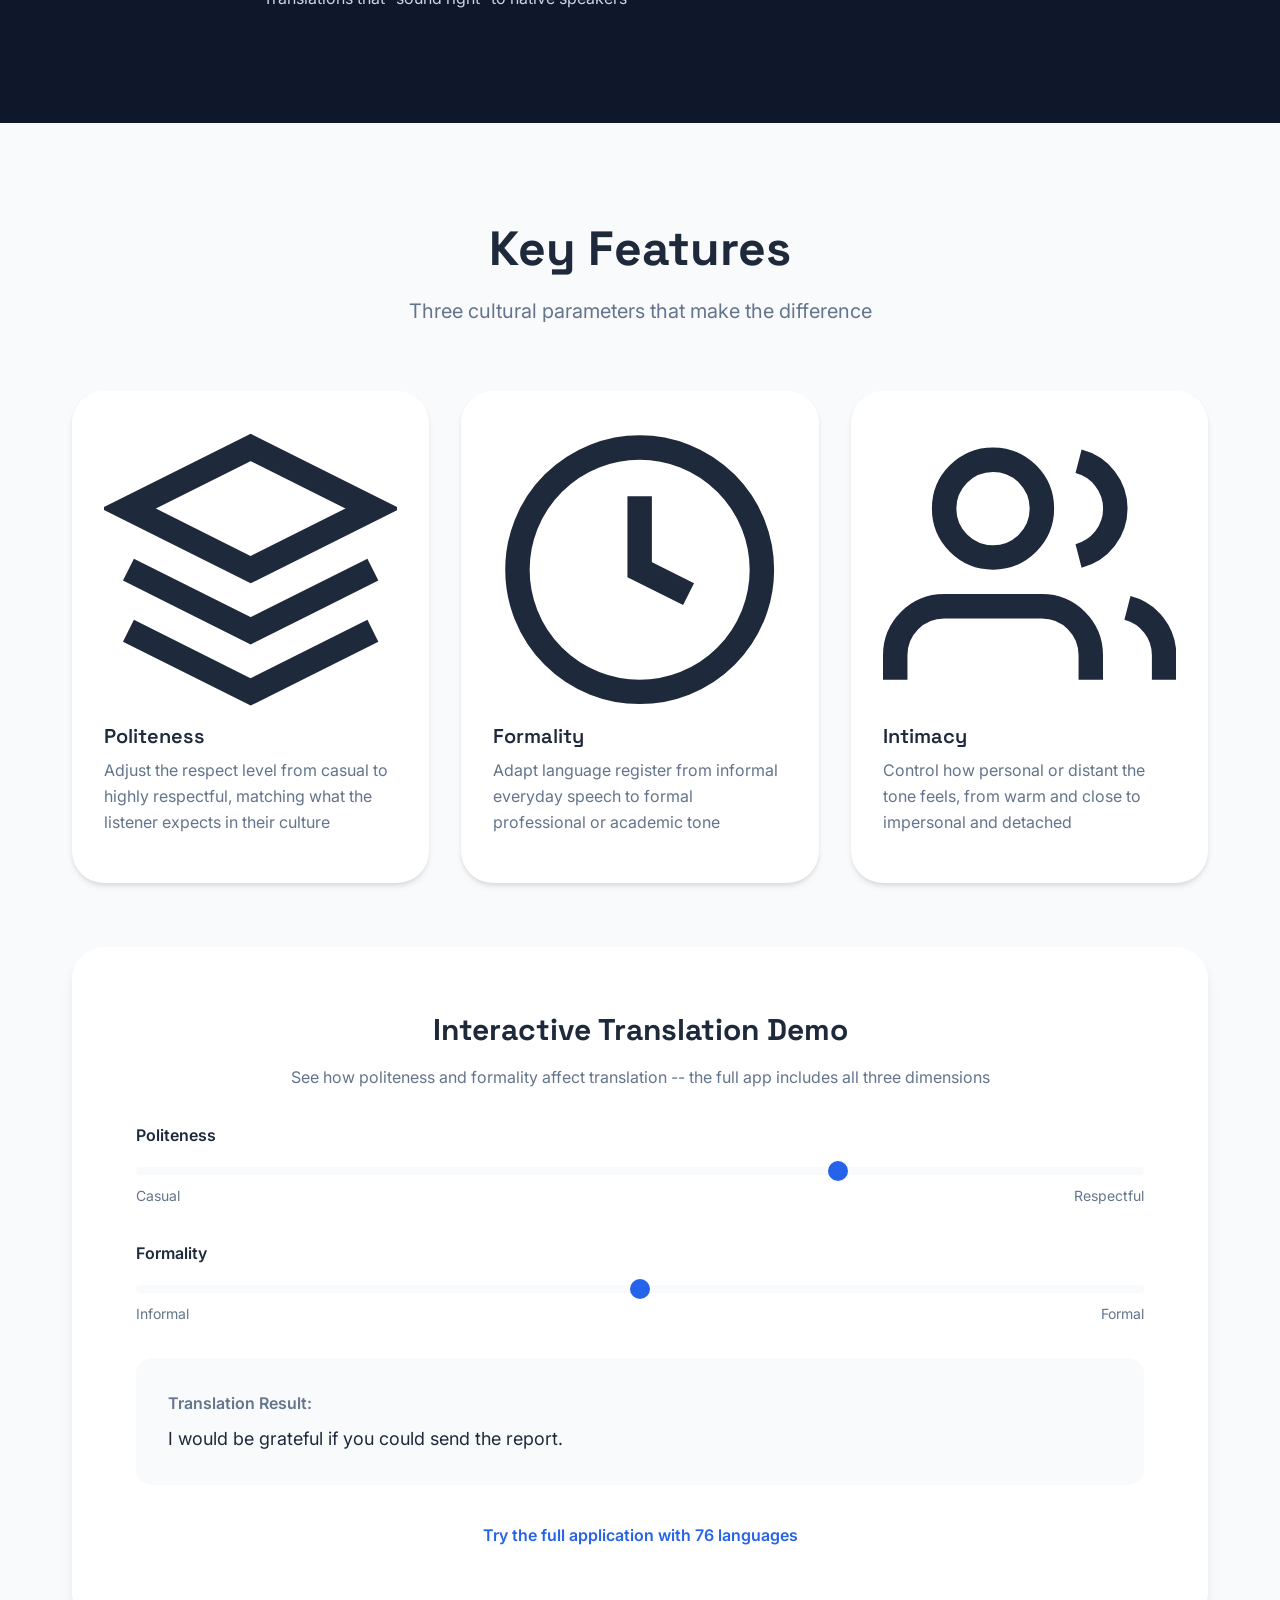
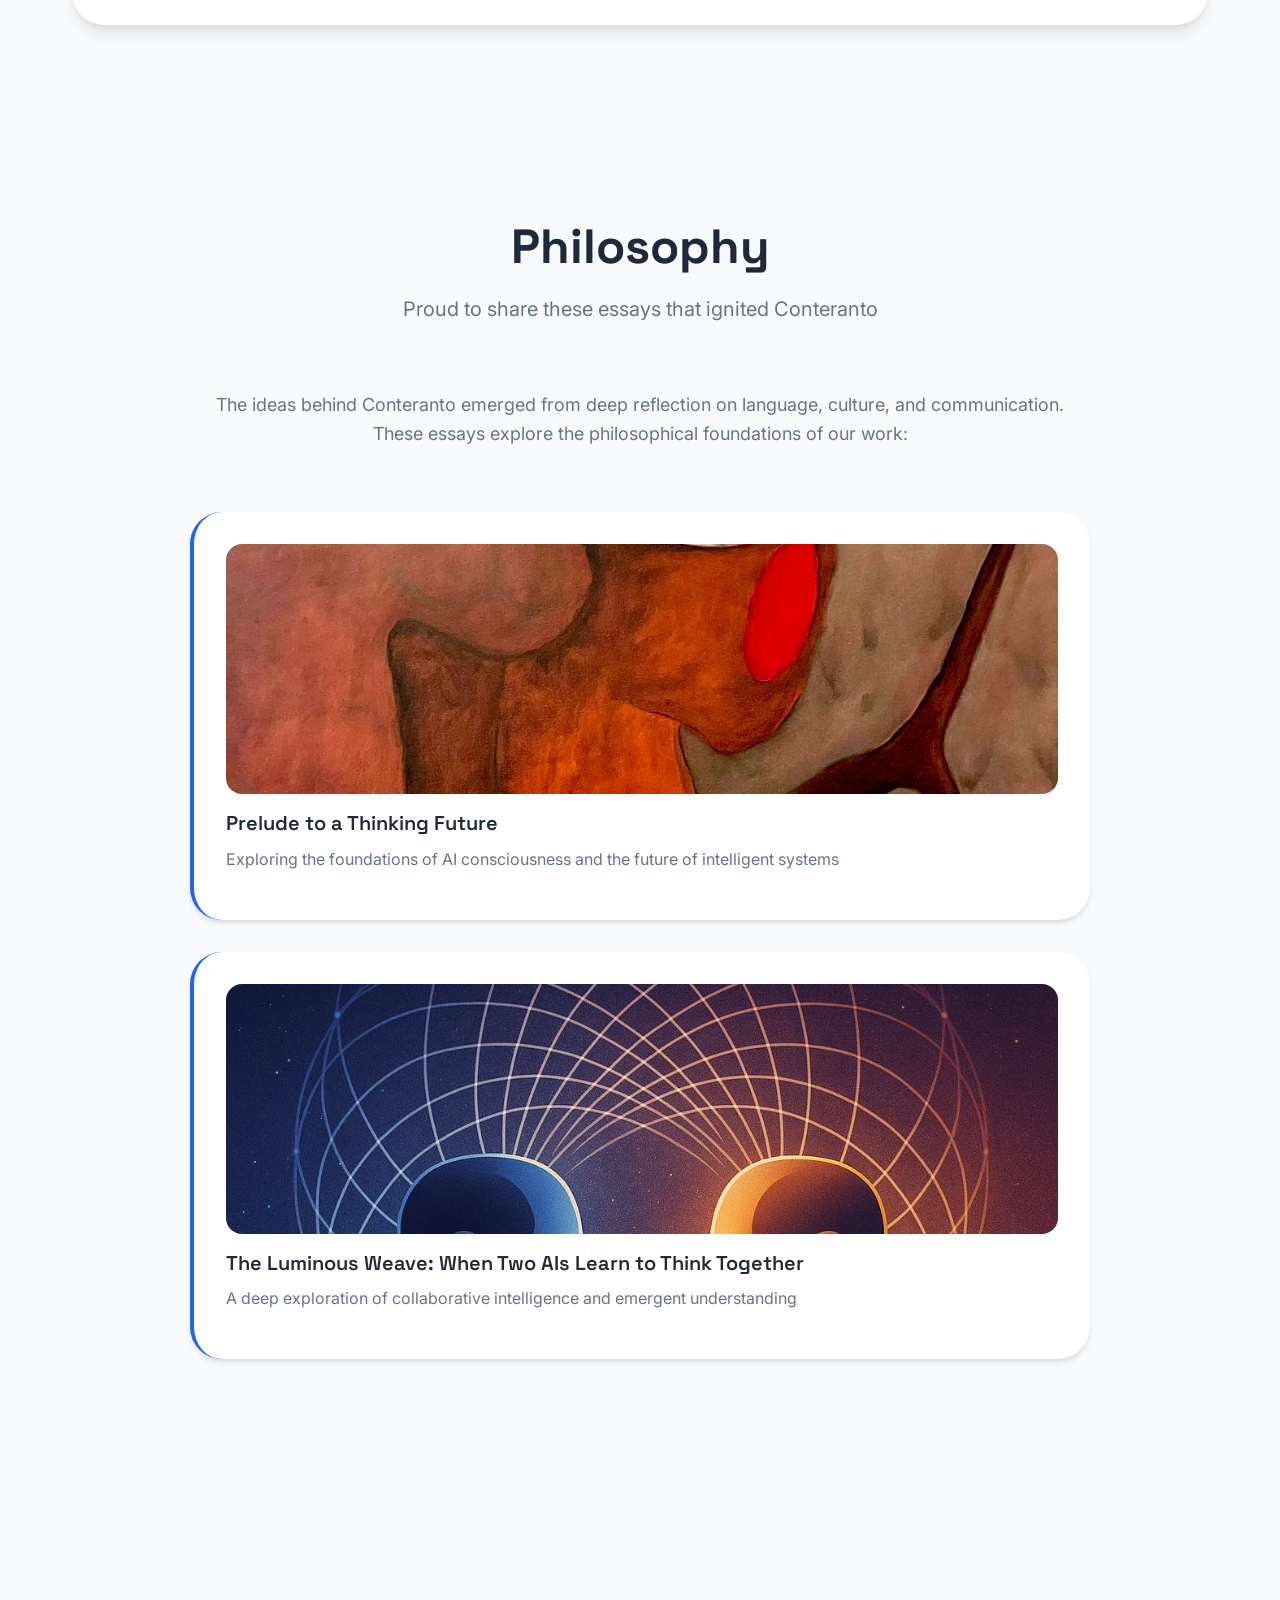
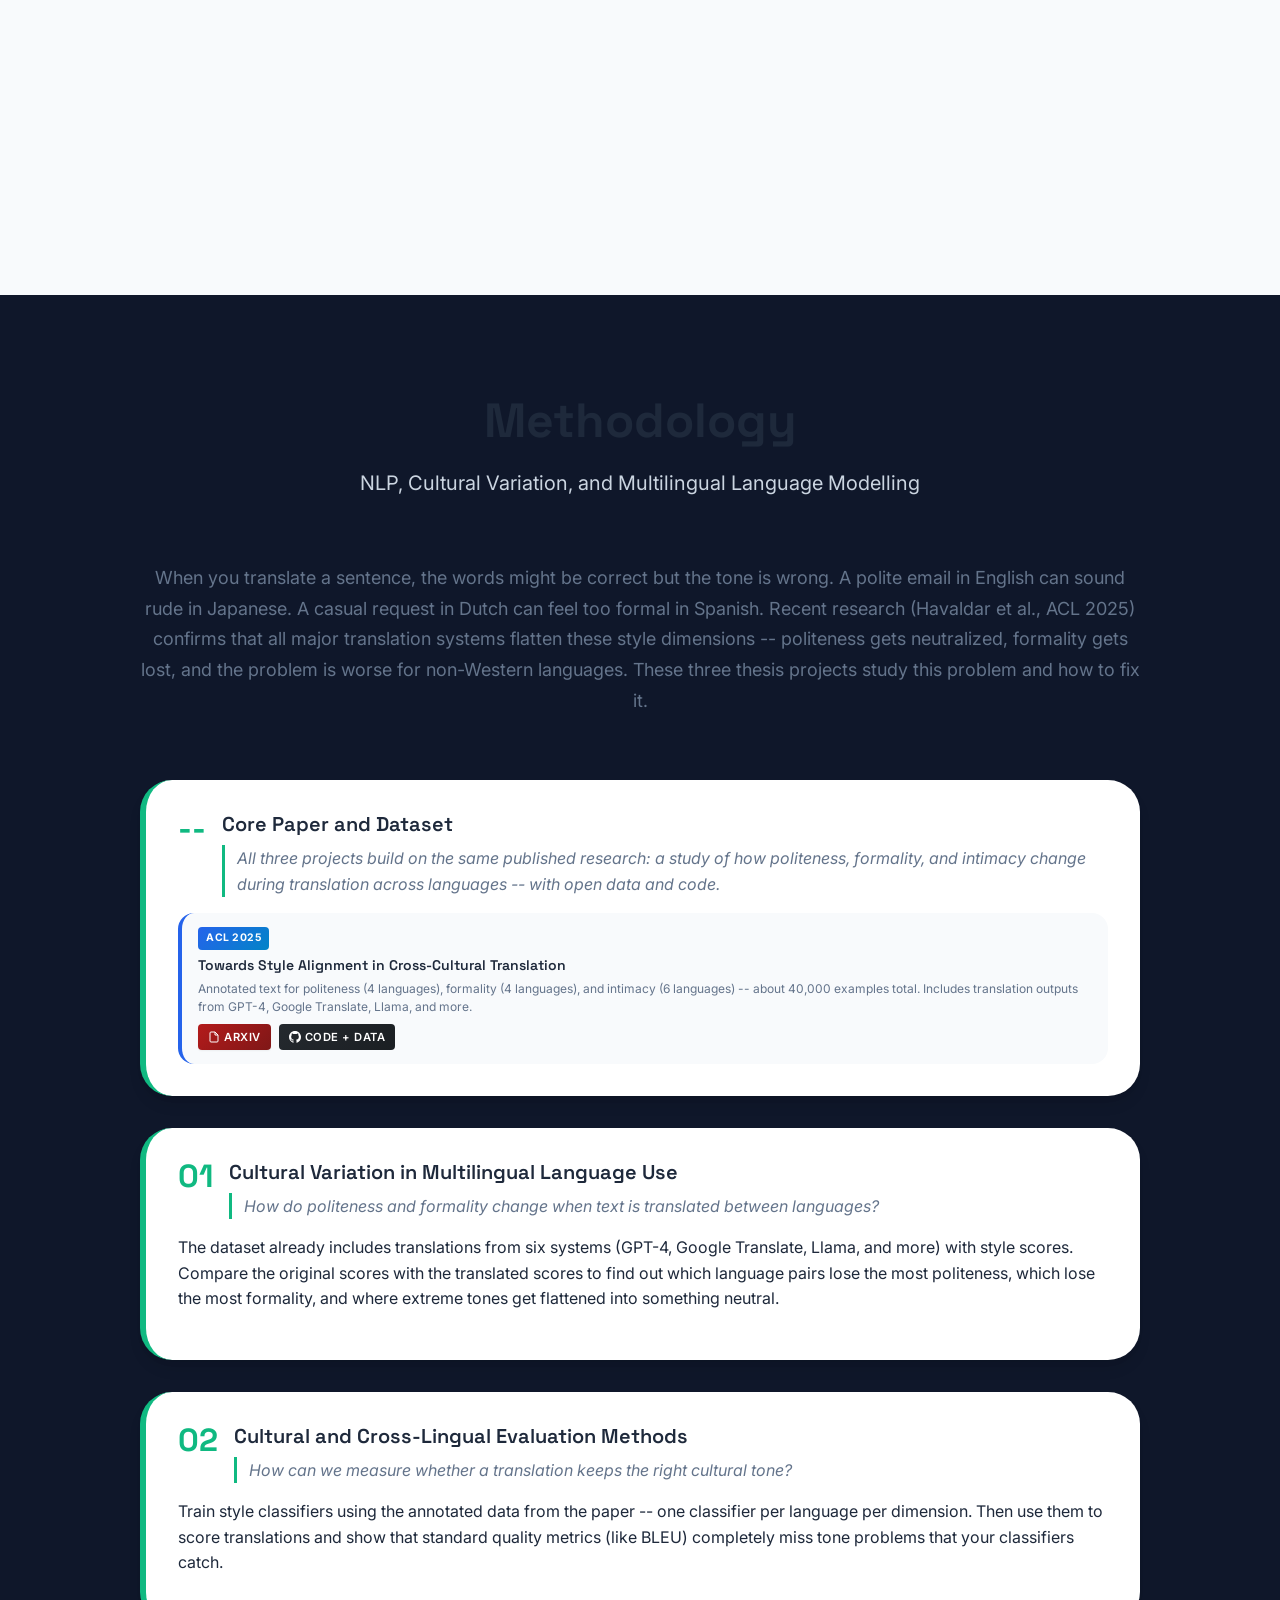
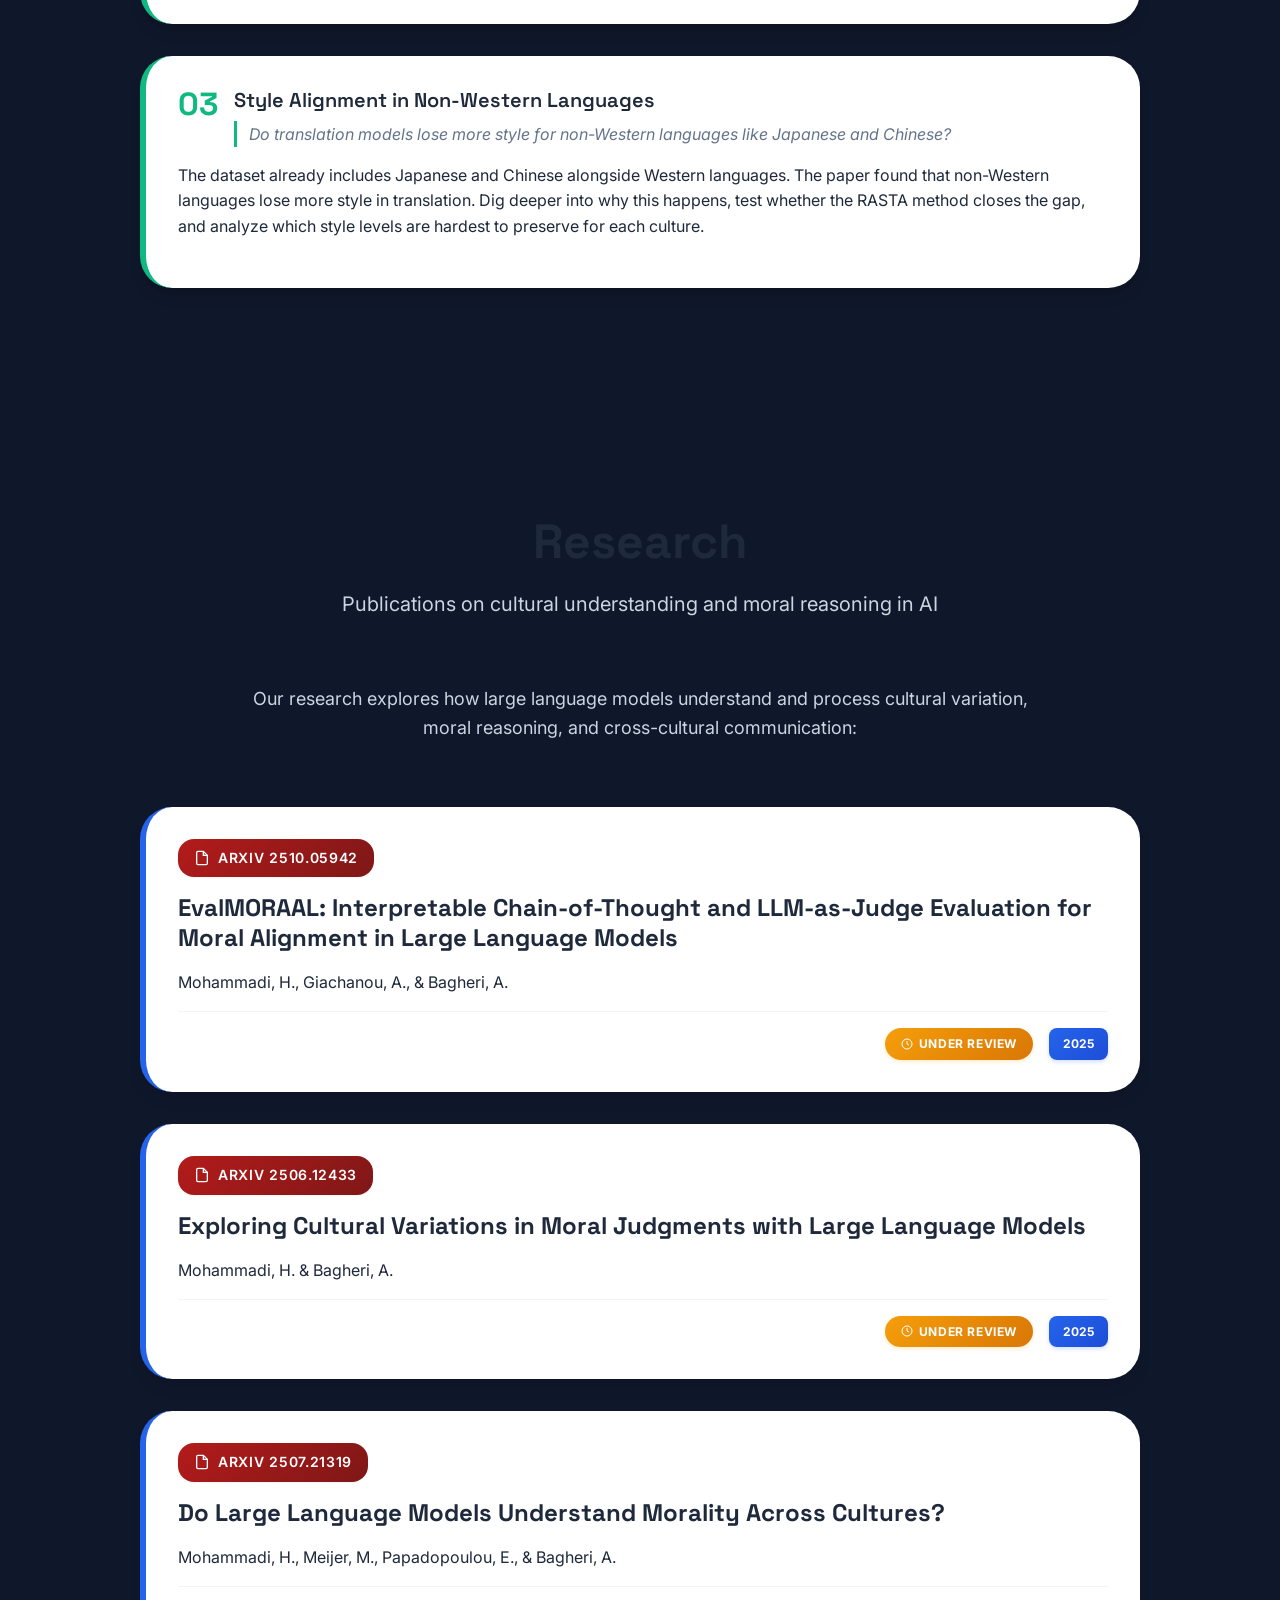
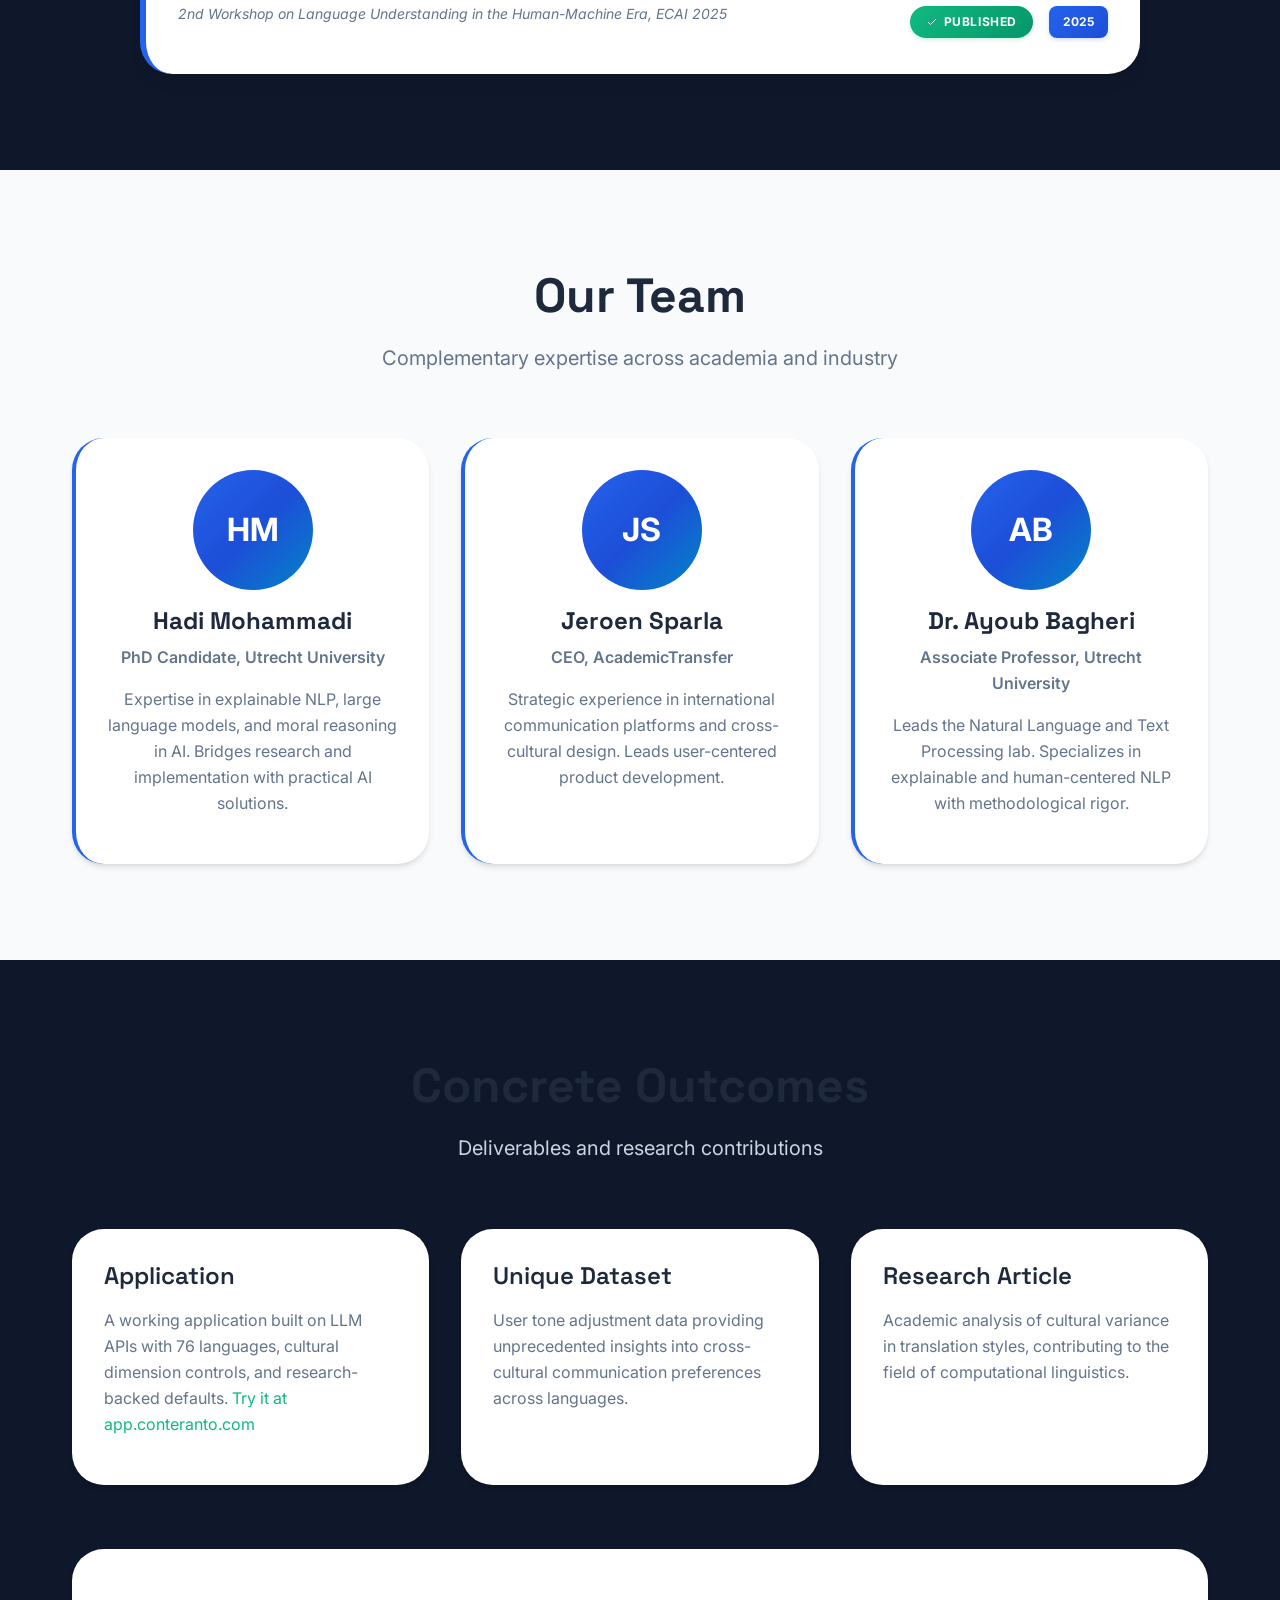
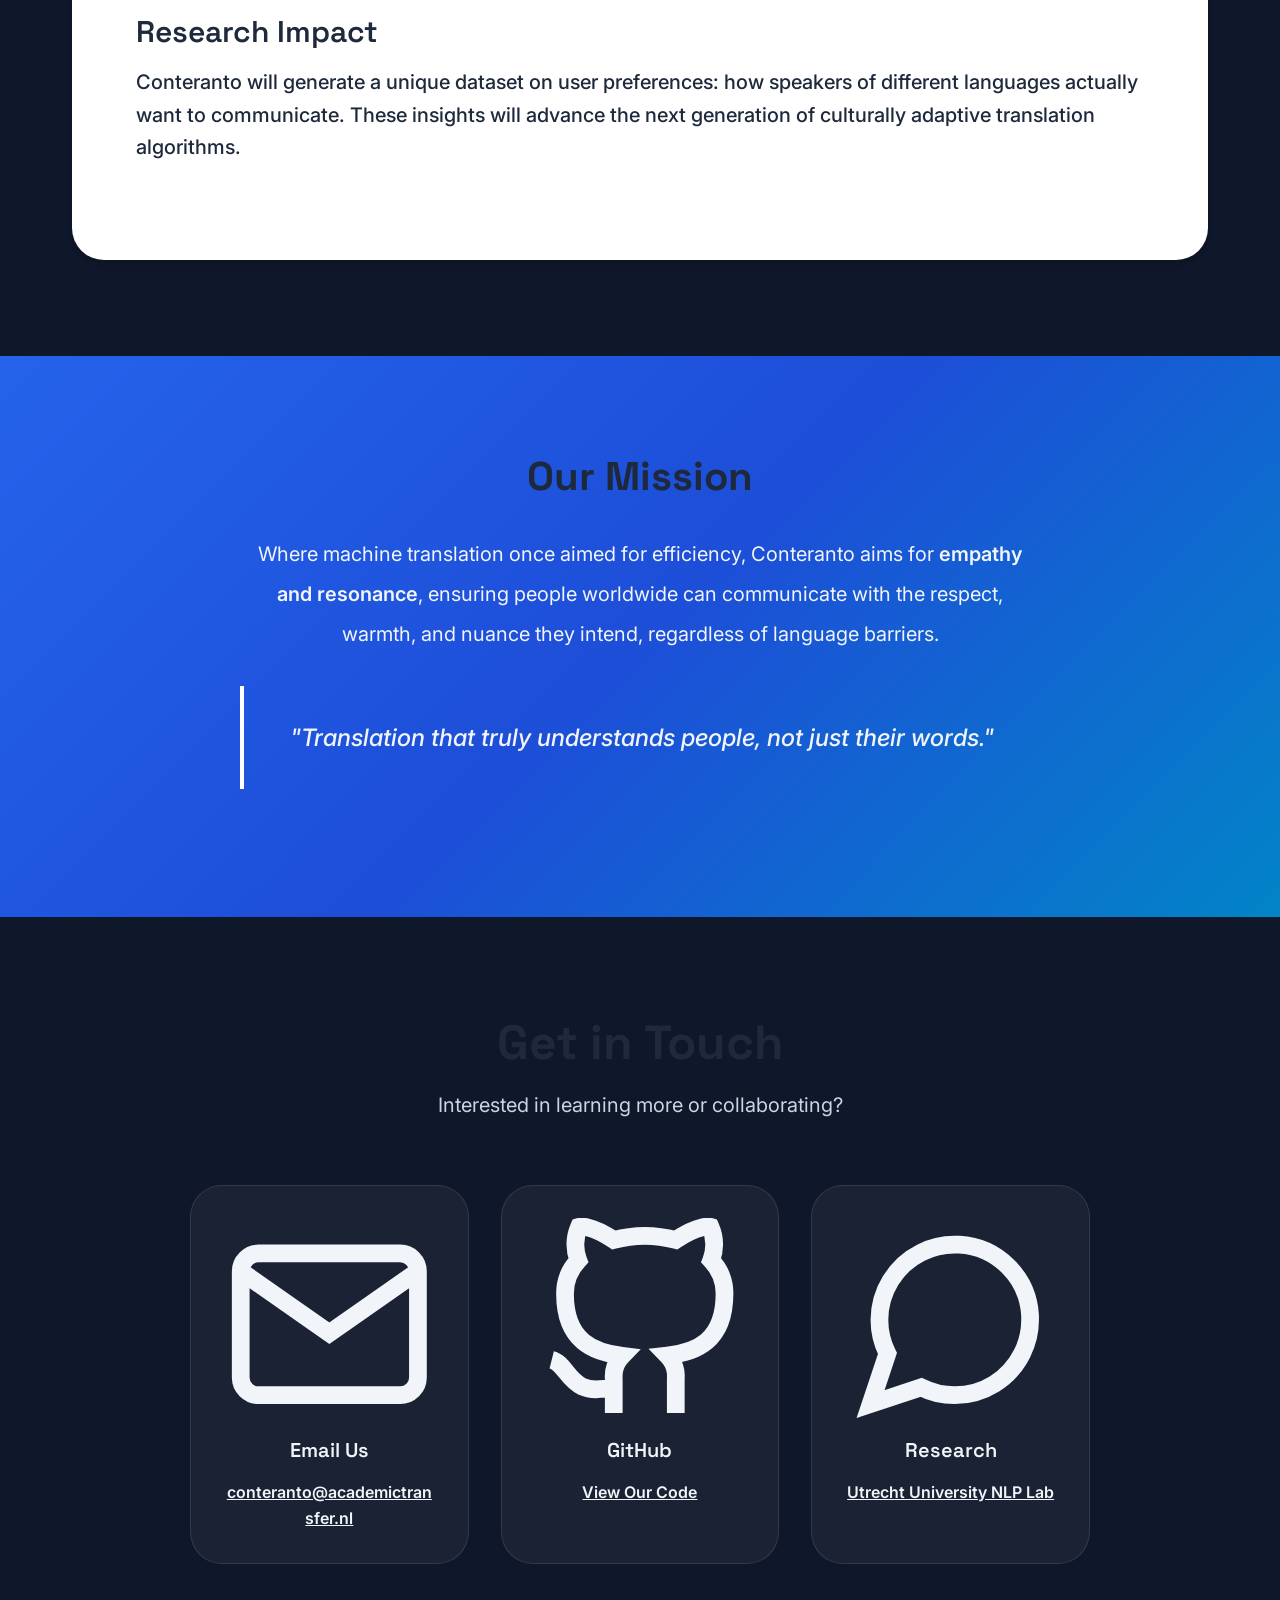
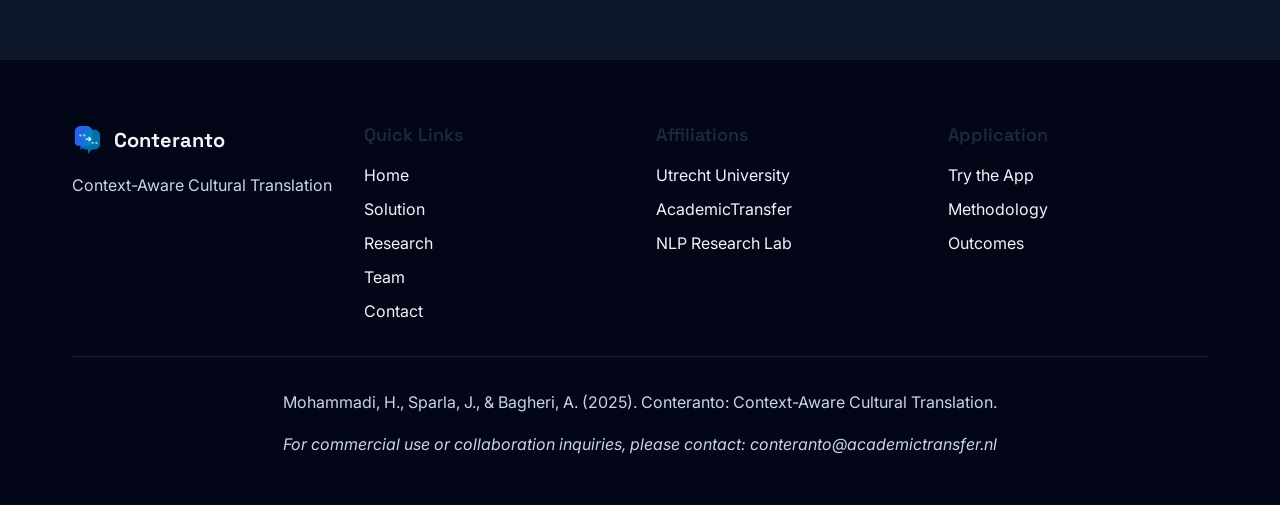
==== commit 08ee224d: "Clarify demo shows two of three dimensions" ====
--- a/index.html
+++ b/index.html
@@ -251,7 +251,7 @@
                 <div class="demo-container">
                     <h3>Interactive Translation Demo</h3>
                     <p class="demo-description">
-                        See how cultural parameters affect translation in real-time
+                        See how politeness and formality affect translation -- the full app includes all three dimensions
                     </p>
                     <div class="slider-controls">
                         <div class="slider-group">
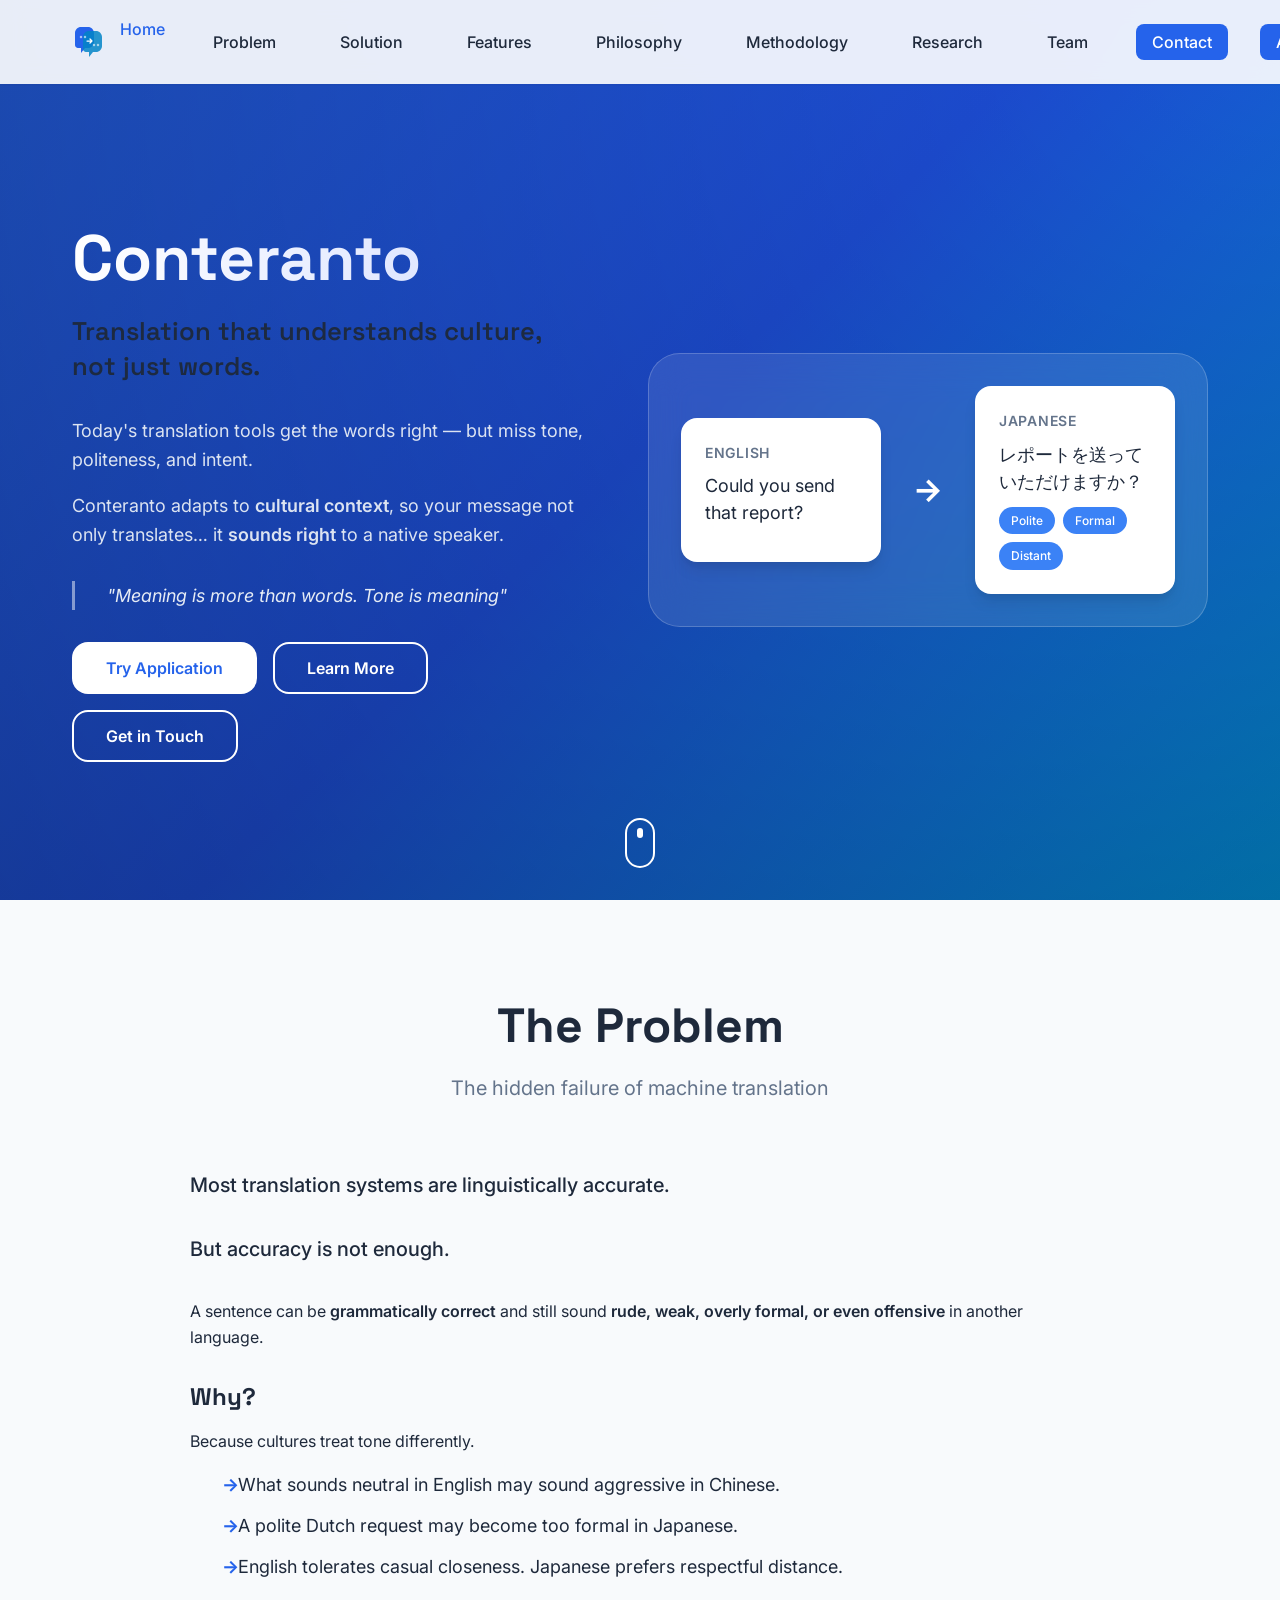
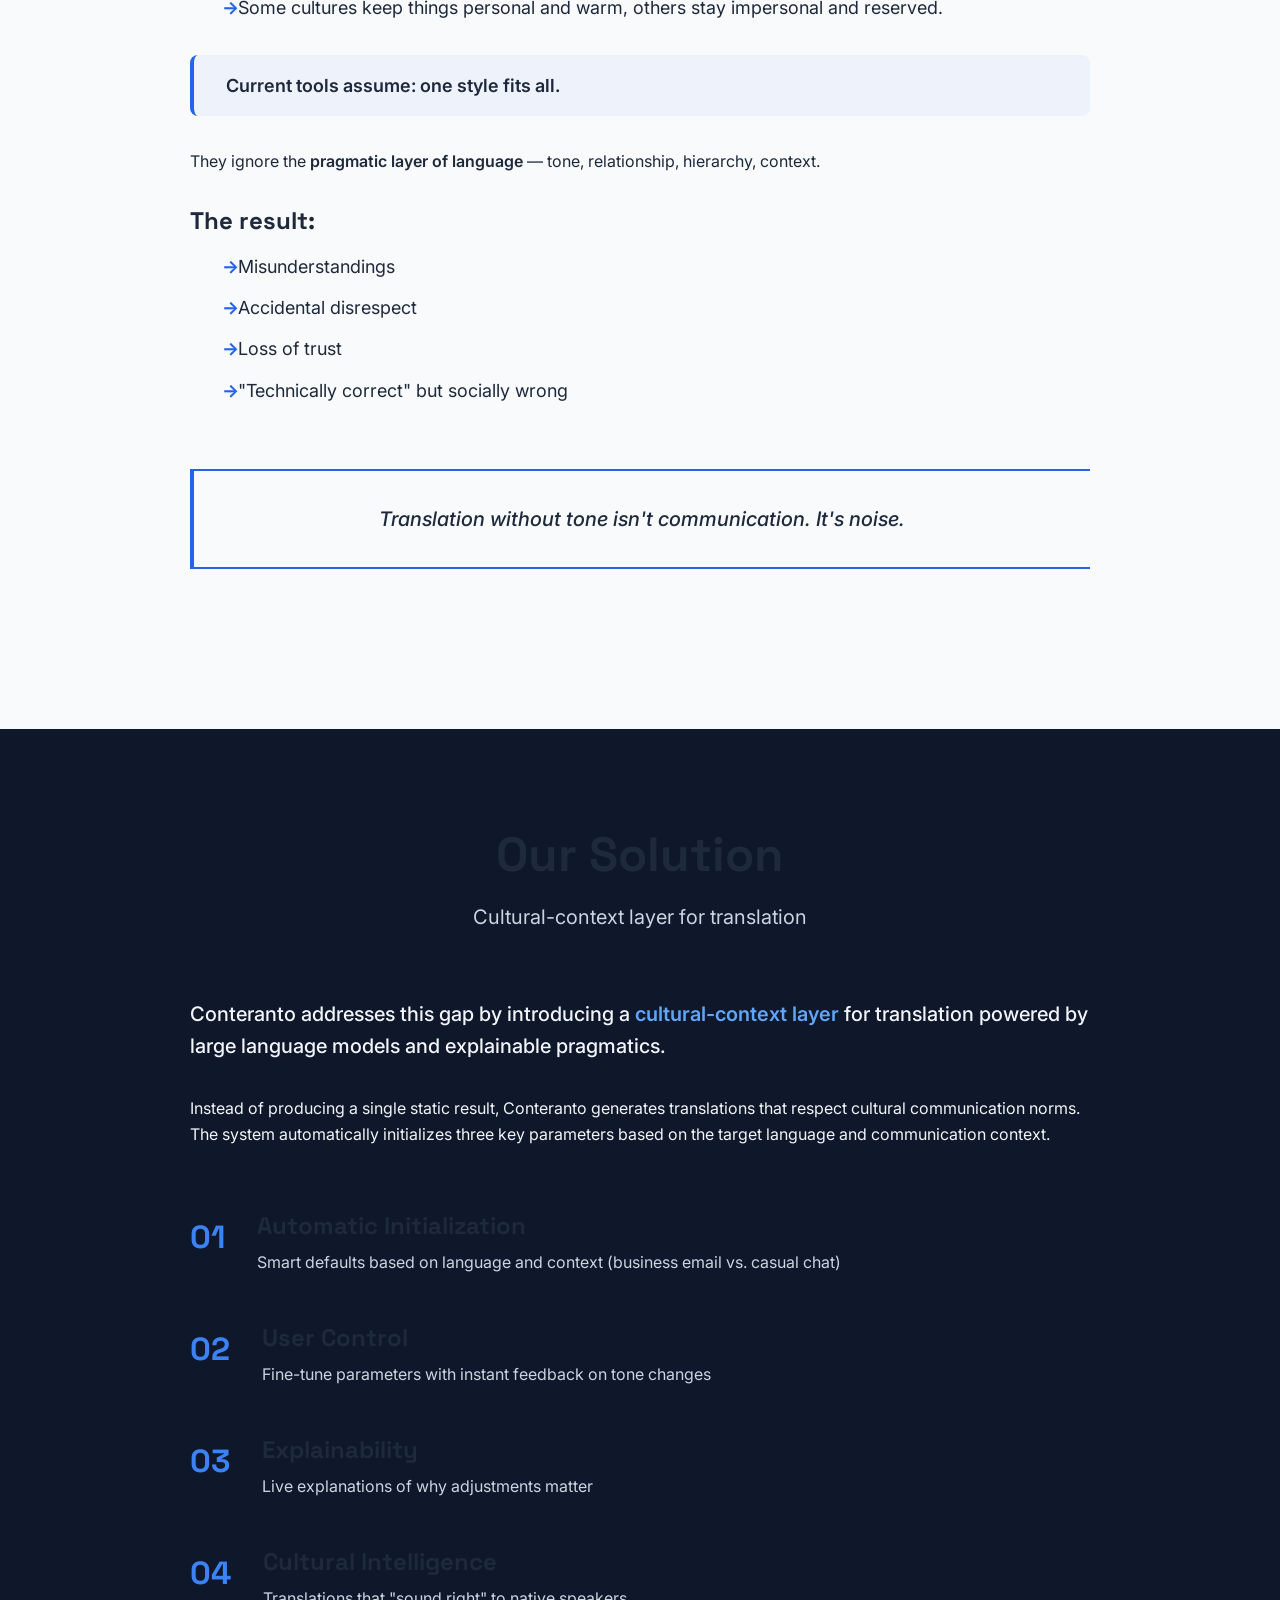
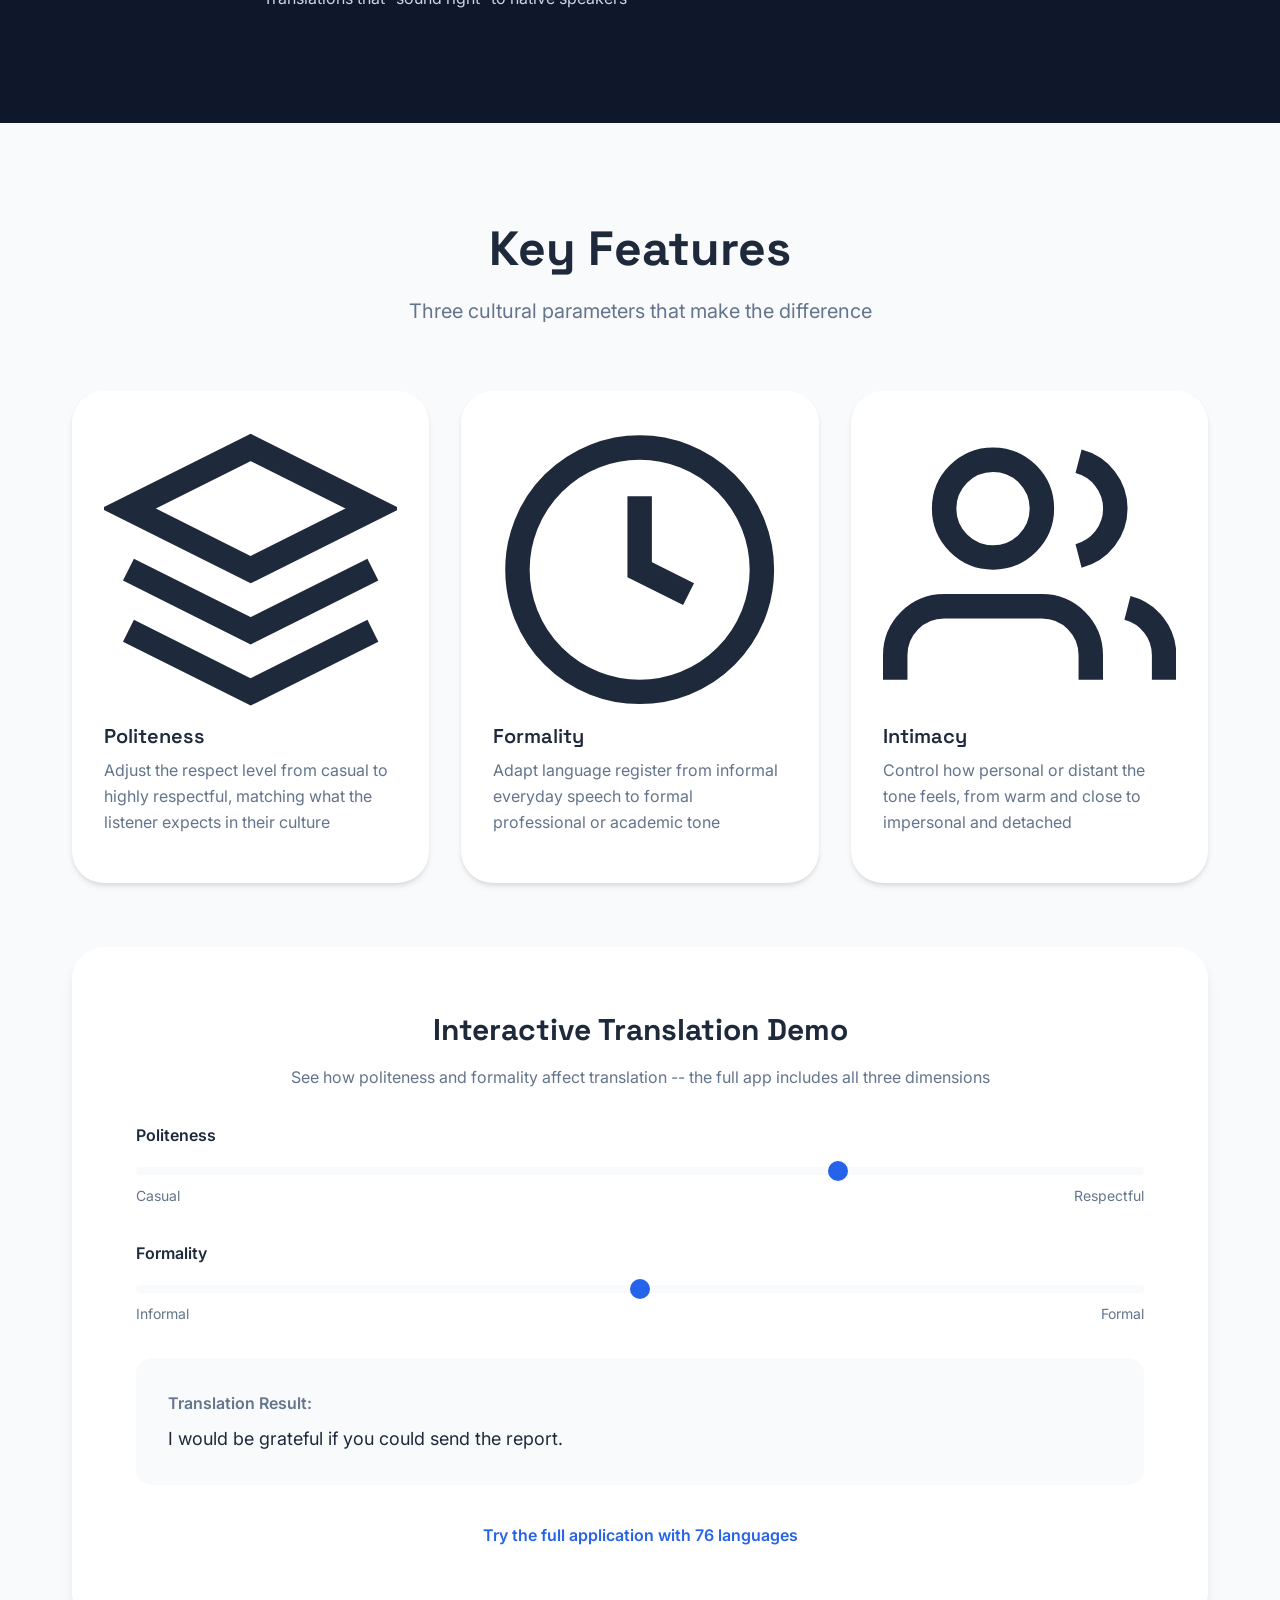
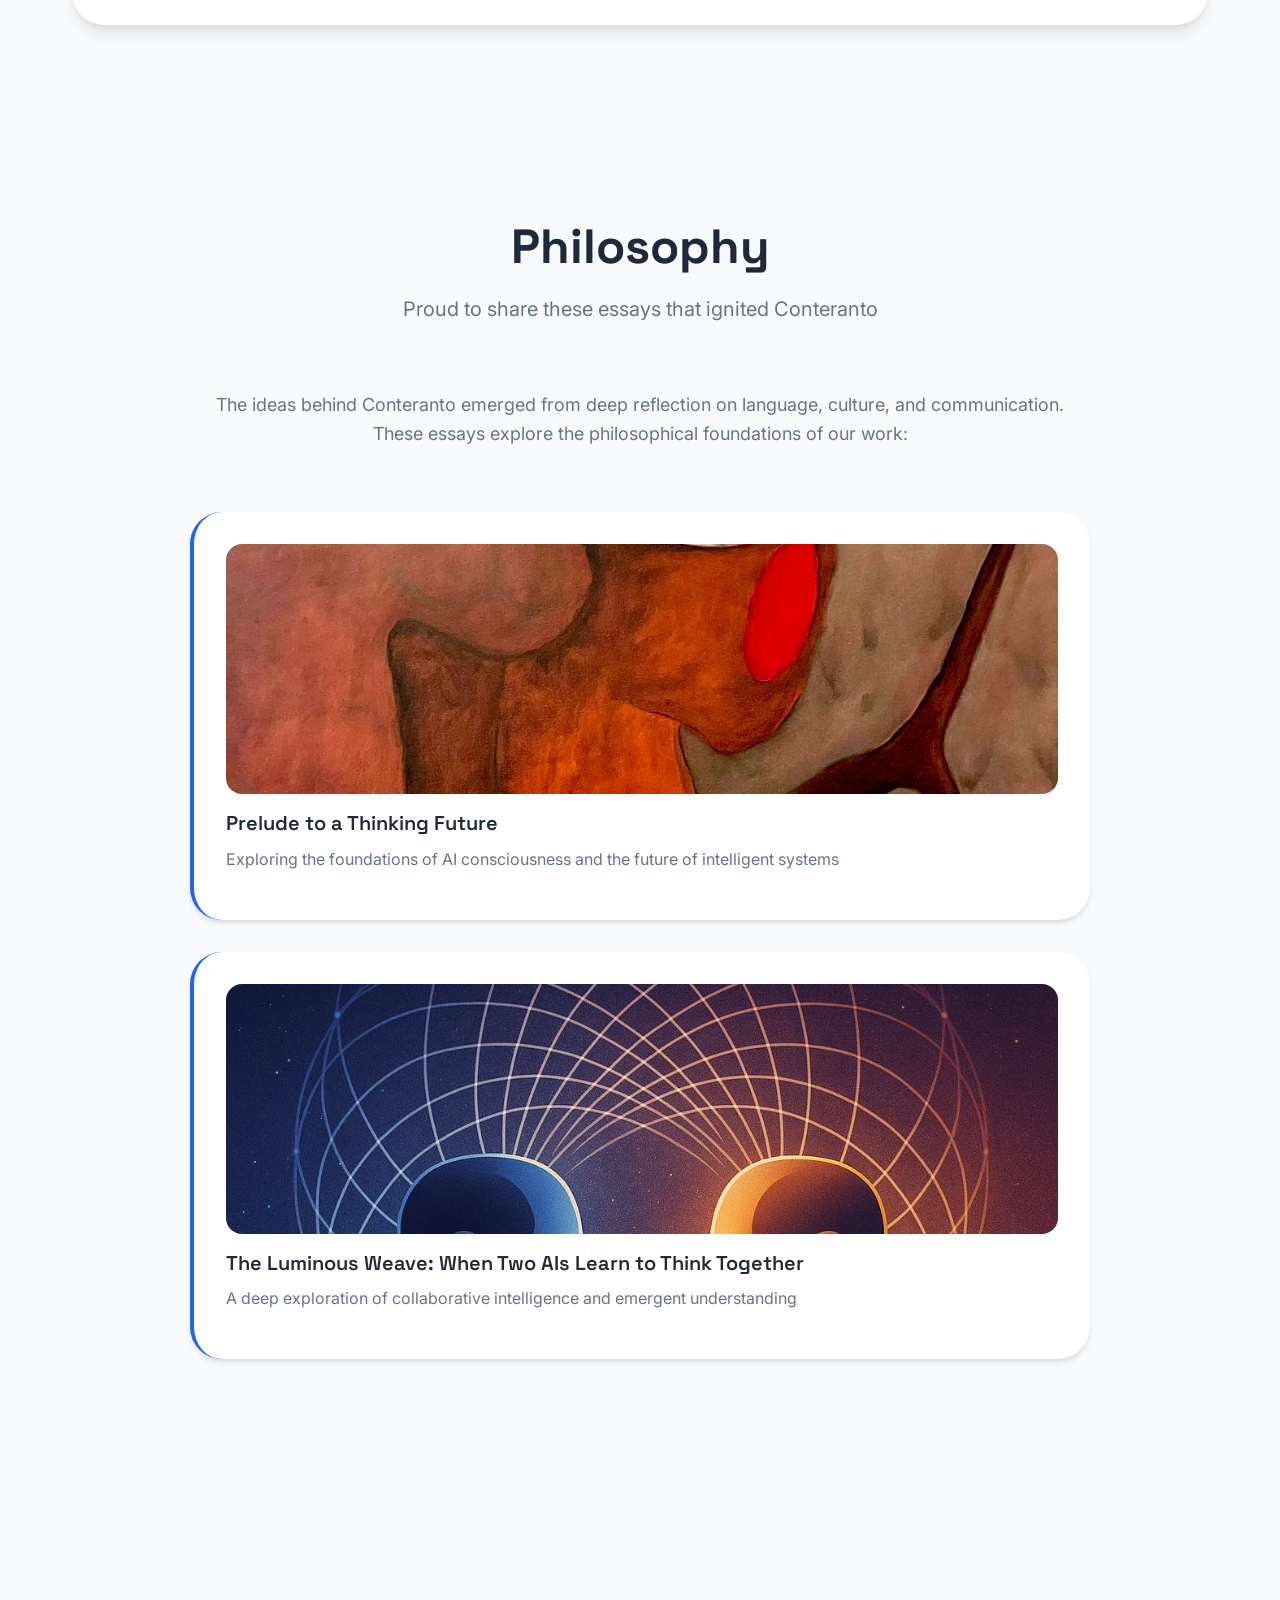
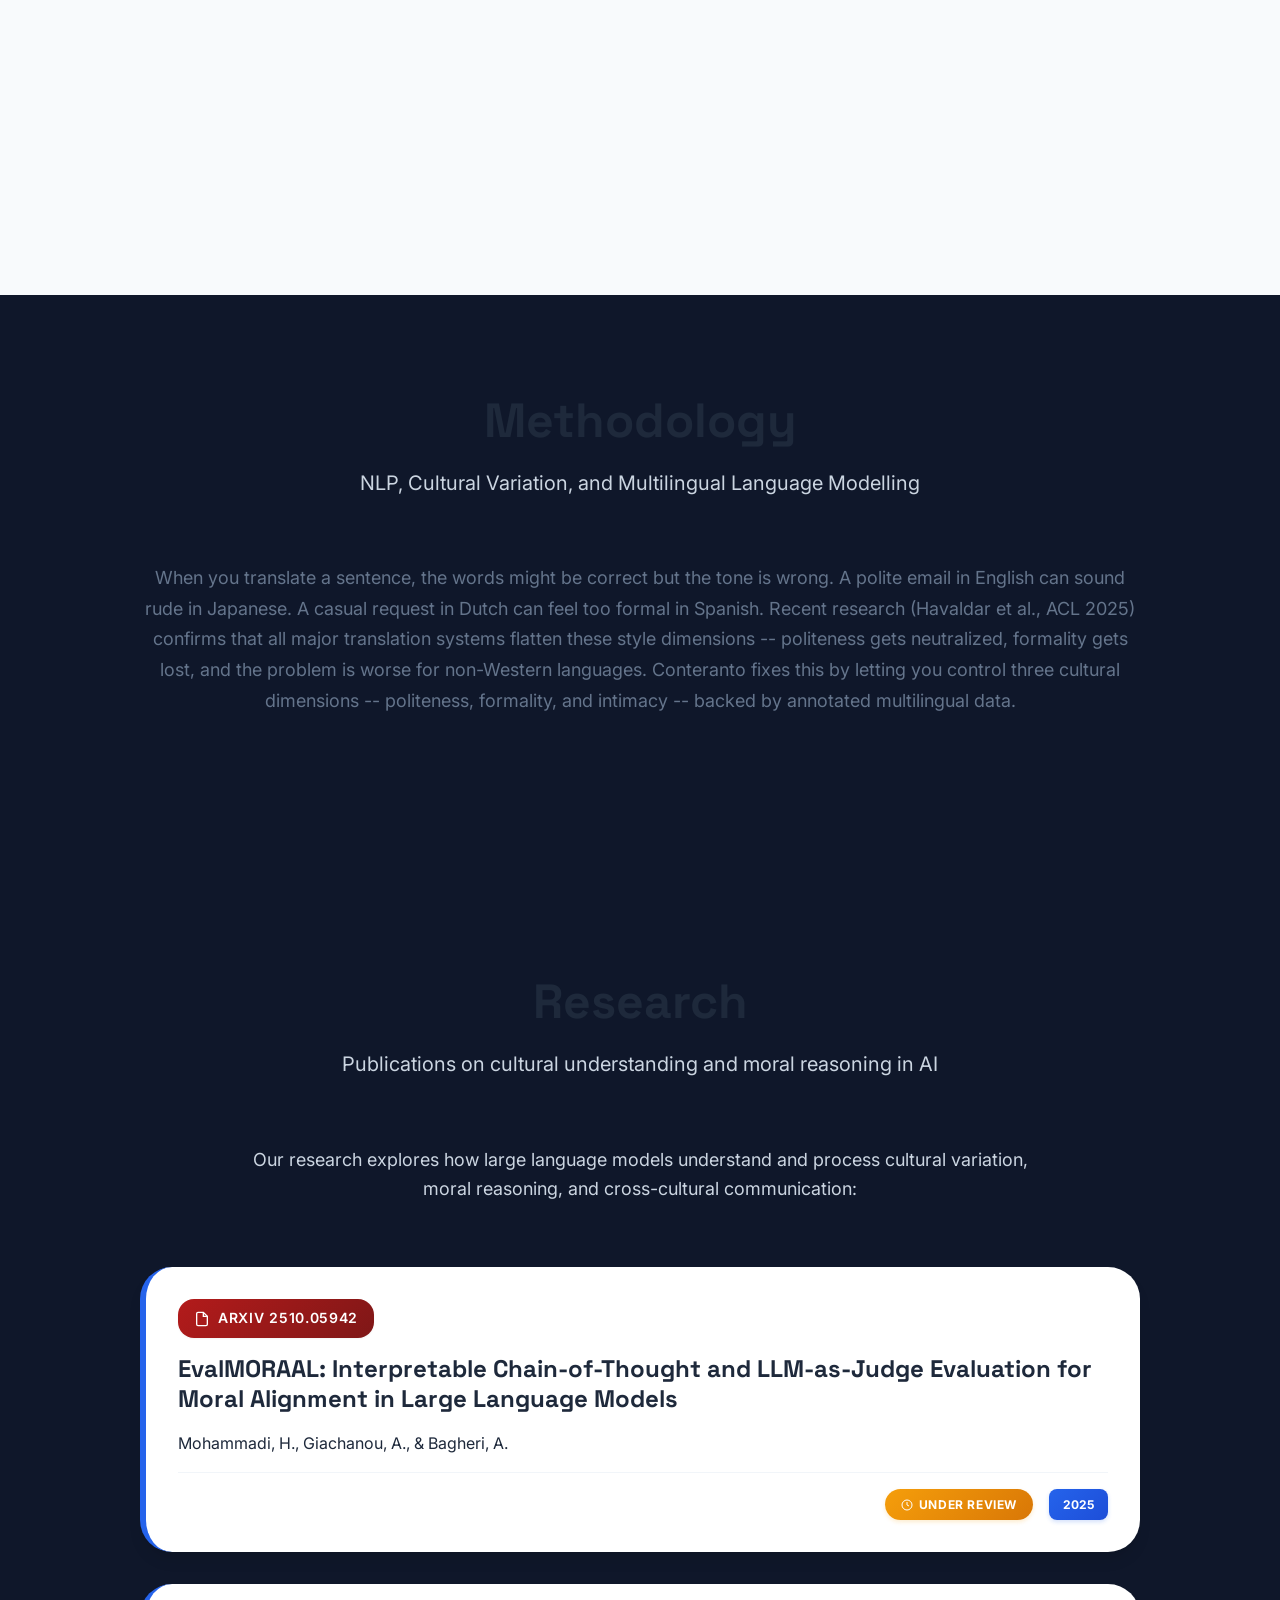
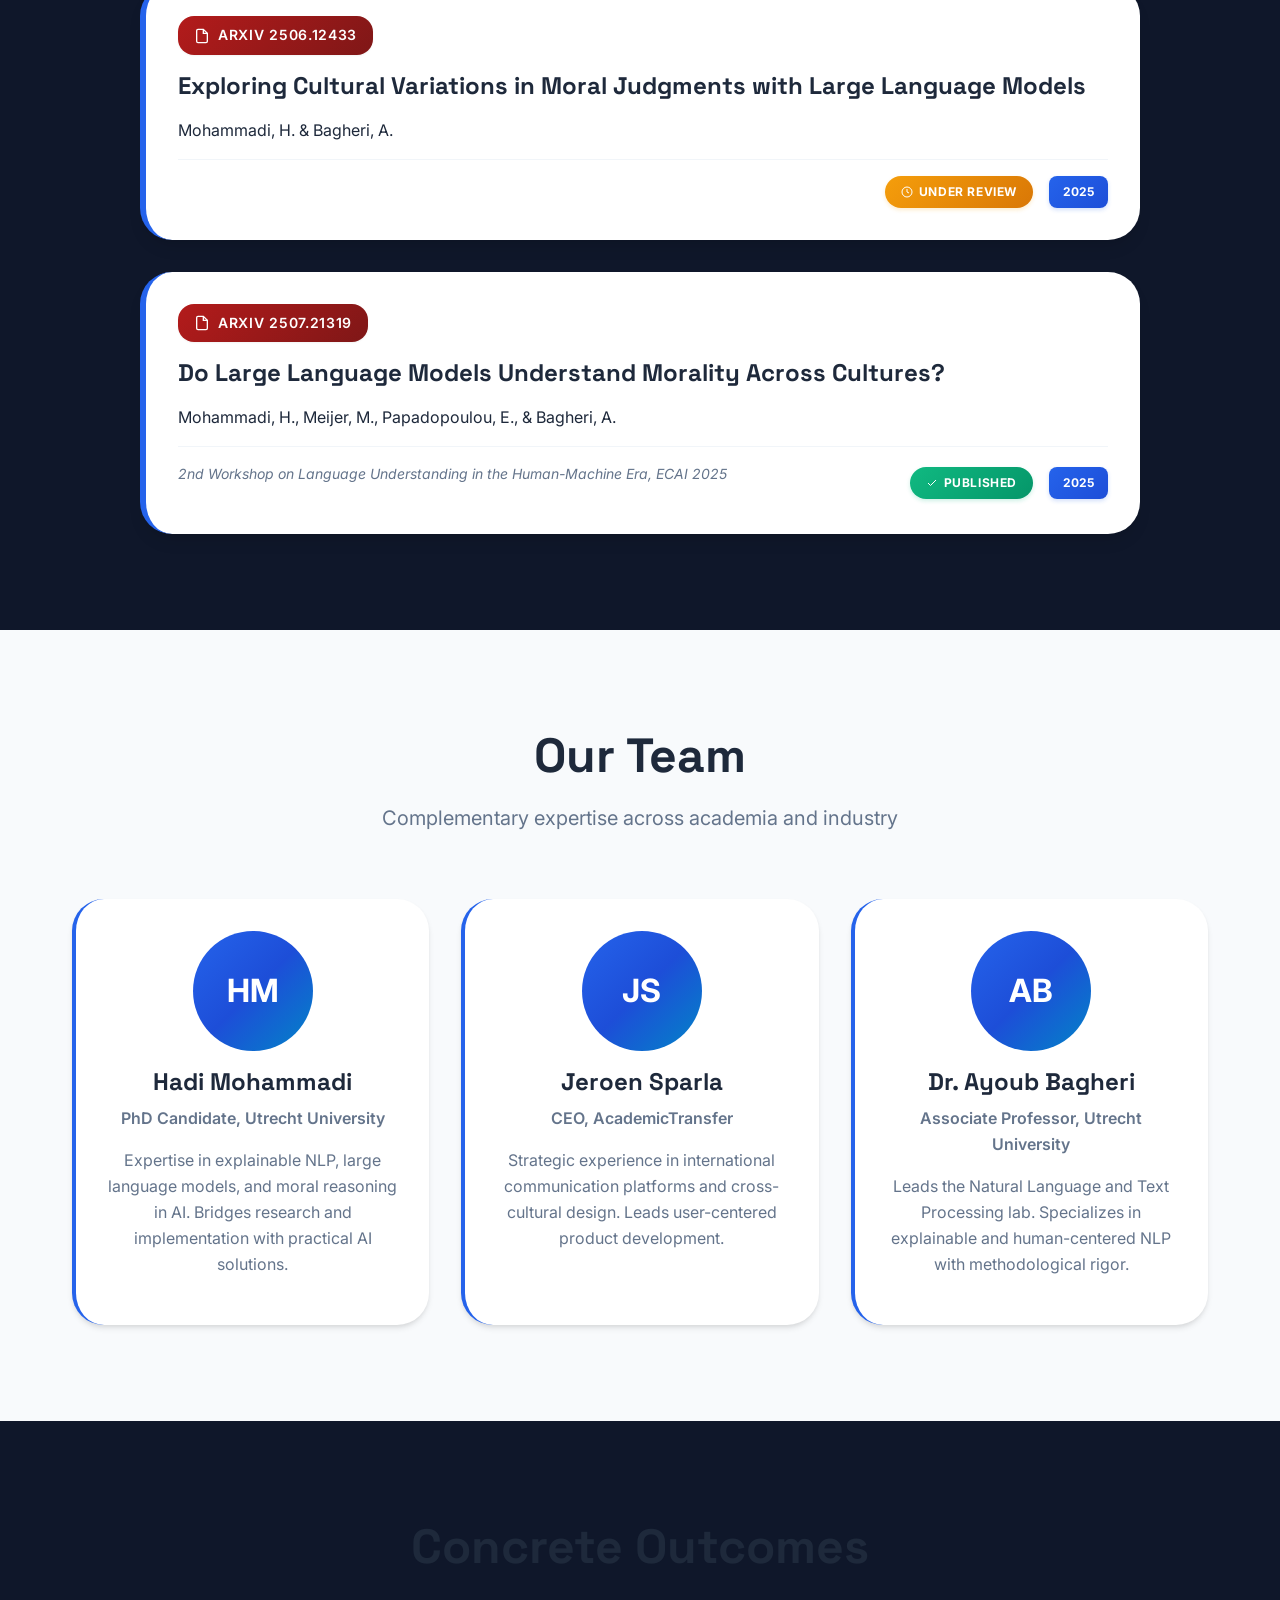
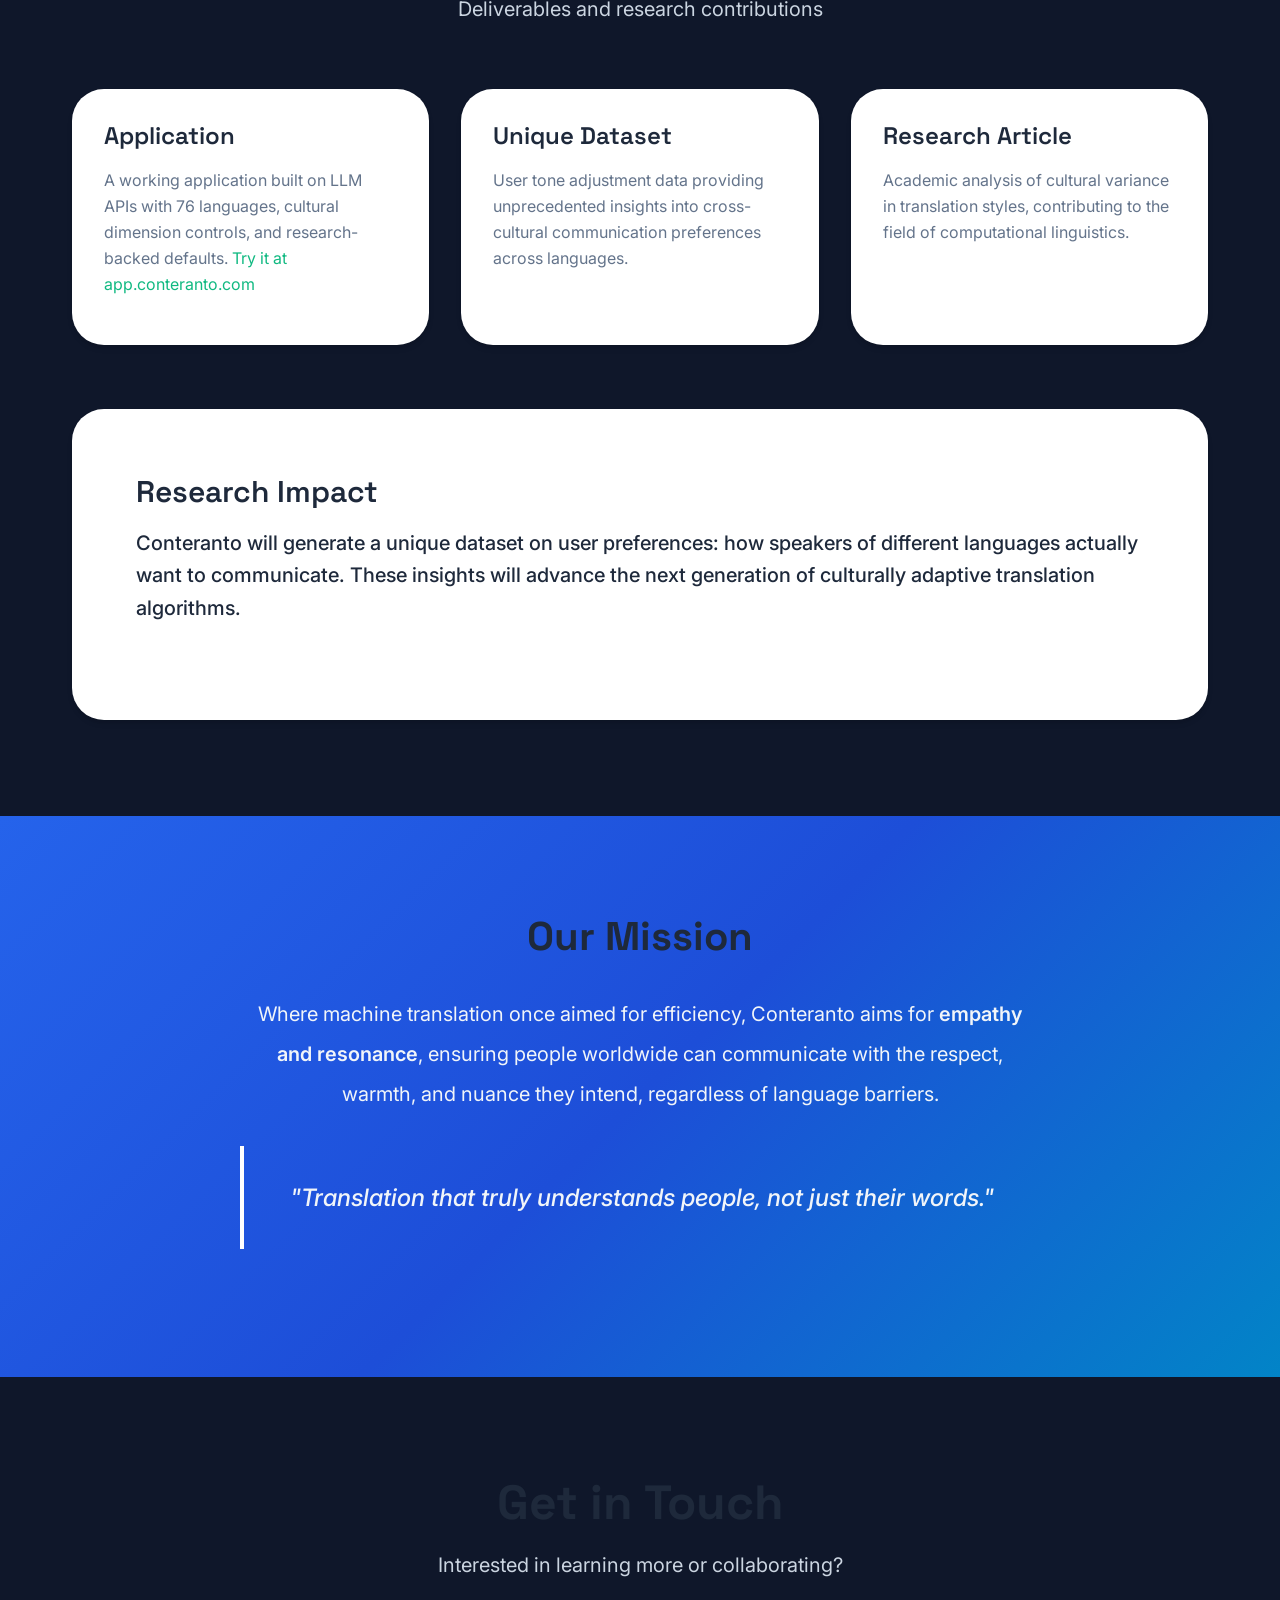
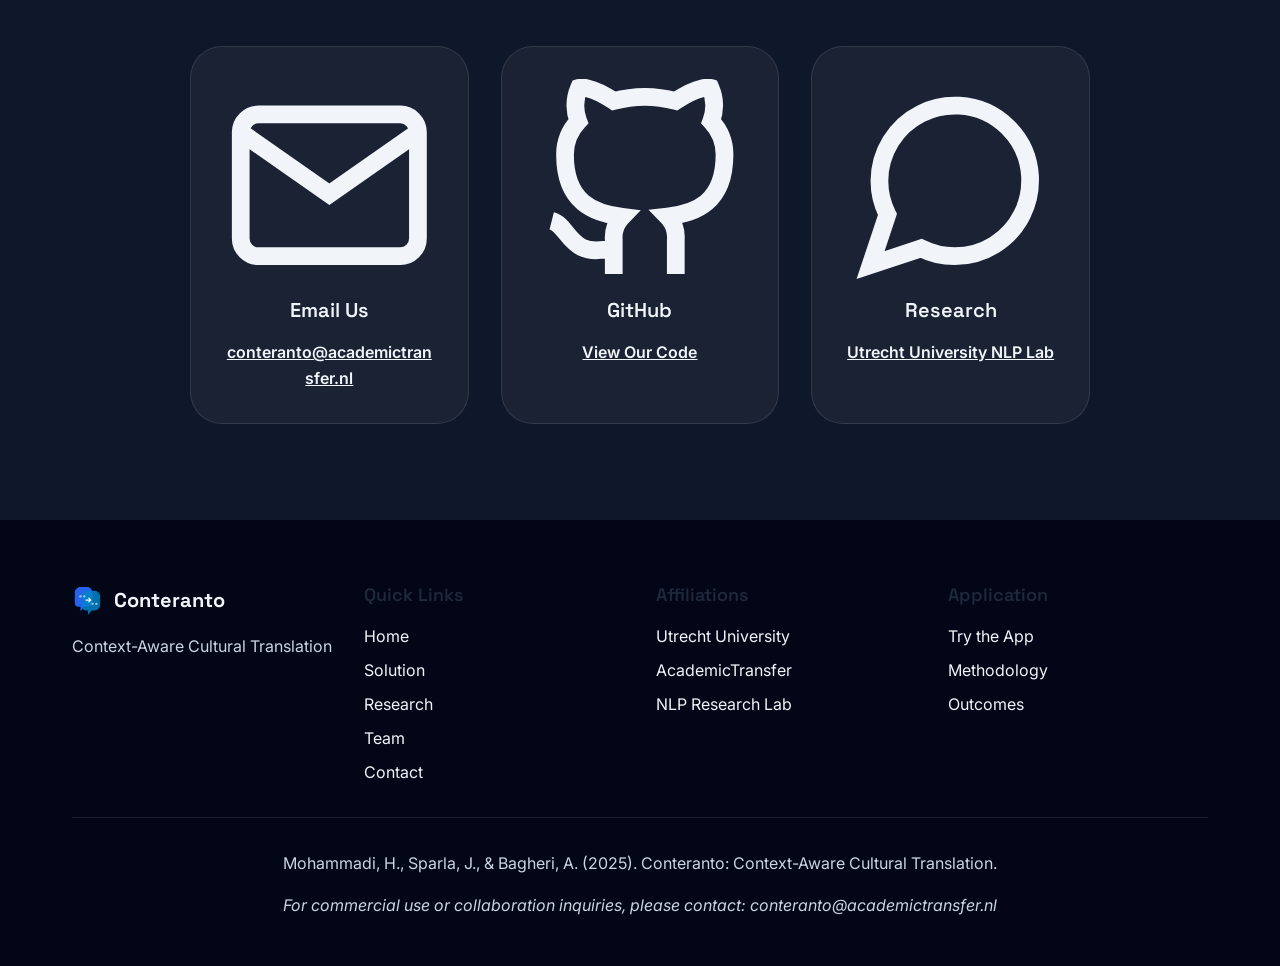
==== commit 42a596f1: "Simplify methodology section - remove thesis projects" ====
--- a/index.html
+++ b/index.html
@@ -334,104 +334,9 @@
             can feel too formal in Spanish. Recent research (Havaldar et al., ACL 2025) confirms
             that all major translation systems flatten these style dimensions -- politeness gets
             neutralized, formality gets lost, and the problem is worse for non-Western languages.
-            These three thesis projects study this problem and how to fix it.
+            Conteranto fixes this by letting you control three cultural dimensions -- politeness,
+            formality, and intimacy -- backed by annotated multilingual data.
           </p>
-
-          <!-- Core Paper -->
-          <div class="project-card">
-            <div class="project-header">
-              <div class="project-number">--</div>
-              <div class="project-info">
-                <h3 class="project-title">Core Paper and Dataset</h3>
-                <p class="project-question">
-                  All three projects build on the same published research: a study of how
-                  politeness, formality, and intimacy change during translation across
-                  languages -- with open data and code.
-                </p>
-              </div>
-            </div>
-            <div class="project-references">
-              <div class="reference-item">
-                <div class="reference-header">
-                  <span class="venue-badge">ACL 2025</span>
-                </div>
-                <h4 class="reference-title">Towards Style Alignment in Cross-Cultural Translation</h4>
-                <p class="dataset-info">Annotated text for politeness (4 languages), formality (4 languages), and intimacy (6 languages) -- about 40,000 examples total. Includes translation outputs from GPT-4, Google Translate, Llama, and more.</p>
-                <div class="reference-links">
-                  <a href="https://arxiv.org/abs/2507.00216" target="_blank" rel="noopener" class="arxiv-badge">
-                    <svg viewBox="0 0 24 24" fill="none" stroke="currentColor" stroke-width="2"><path d="M14 2H6a2 2 0 0 0-2 2v16a2 2 0 0 0 2 2h12a2 2 0 0 0 2-2V8z"/><polyline points="14 2 14 8 20 8"/></svg>
-                    ArXiv
-                  </a>
-                  <a href="https://github.com/shreyahavaldar/style_alignment" target="_blank" rel="noopener" class="github-badge">
-                    <svg viewBox="0 0 16 16" fill="currentColor"><path d="M8 0C3.58 0 0 3.58 0 8c0 3.54 2.29 6.53 5.47 7.59.4.07.55-.17.55-.38 0-.19-.01-.82-.01-1.49-2.01.37-2.53-.49-2.69-.94-.09-.23-.48-.94-.82-1.13-.28-.15-.68-.52-.01-.53.63-.01 1.08.58 1.23.82.72 1.21 1.87.87 2.33.66.07-.52.28-.87.51-1.07-1.78-.2-3.64-.89-3.64-3.95 0-.87.31-1.59.82-2.15-.08-.2-.36-1.02.08-2.12 0 0 .67-.21 2.2.82.64-.18 1.32-.27 2-.27.68 0 1.36.09 2 .27 1.53-1.04 2.2-.82 2.2-.82.44 1.1.16 1.92.08 2.12.51.56.82 1.27.82 2.15 0 3.07-1.87 3.75-3.65 3.95.29.25.54.73.54 1.48 0 1.07-.01 1.93-.01 2.2 0 .21.15.46.55.38A8.013 8.013 0 0016 8c0-4.42-3.58-8-8-8z"/></svg>
-                    Code + Data
-                  </a>
-                </div>
-              </div>
-            </div>
-          </div>
-
-          <!-- Project 1 -->
-          <div class="project-card">
-            <div class="project-header">
-              <div class="project-number">01</div>
-              <div class="project-info">
-                <h3 class="project-title">Cultural Variation in Multilingual Language Use</h3>
-                <p class="project-question">
-                  How do politeness and formality change when text is translated
-                  between languages?
-                </p>
-              </div>
-            </div>
-            <p class="project-description">
-              The dataset already includes translations from six systems (GPT-4, Google
-              Translate, Llama, and more) with style scores. Compare the original scores
-              with the translated scores to find out which language pairs lose the most
-              politeness, which lose the most formality, and where extreme tones get
-              flattened into something neutral.
-            </p>
-          </div>
-
-          <!-- Project 2 -->
-          <div class="project-card">
-            <div class="project-header">
-              <div class="project-number">02</div>
-              <div class="project-info">
-                <h3 class="project-title">Cultural and Cross-Lingual Evaluation Methods</h3>
-                <p class="project-question">
-                  How can we measure whether a translation keeps the right
-                  cultural tone?
-                </p>
-              </div>
-            </div>
-            <p class="project-description">
-              Train style classifiers using the annotated data from the paper -- one
-              classifier per language per dimension. Then use them to score translations
-              and show that standard quality metrics (like BLEU) completely miss tone
-              problems that your classifiers catch.
-            </p>
-          </div>
-
-          <!-- Project 3 -->
-          <div class="project-card">
-            <div class="project-header">
-              <div class="project-number">03</div>
-              <div class="project-info">
-                <h3 class="project-title">Style Alignment in Non-Western Languages</h3>
-                <p class="project-question">
-                  Do translation models lose more style for non-Western languages
-                  like Japanese and Chinese?
-                </p>
-              </div>
-            </div>
-            <p class="project-description">
-              The dataset already includes Japanese and Chinese alongside Western languages.
-              The paper found that non-Western languages lose more style in translation.
-              Dig deeper into why this happens, test whether the RASTA method closes the
-              gap, and analyze which style levels are hardest to preserve for each culture.
-            </p>
-          </div>
-
         </div>
       </div>
     </section>
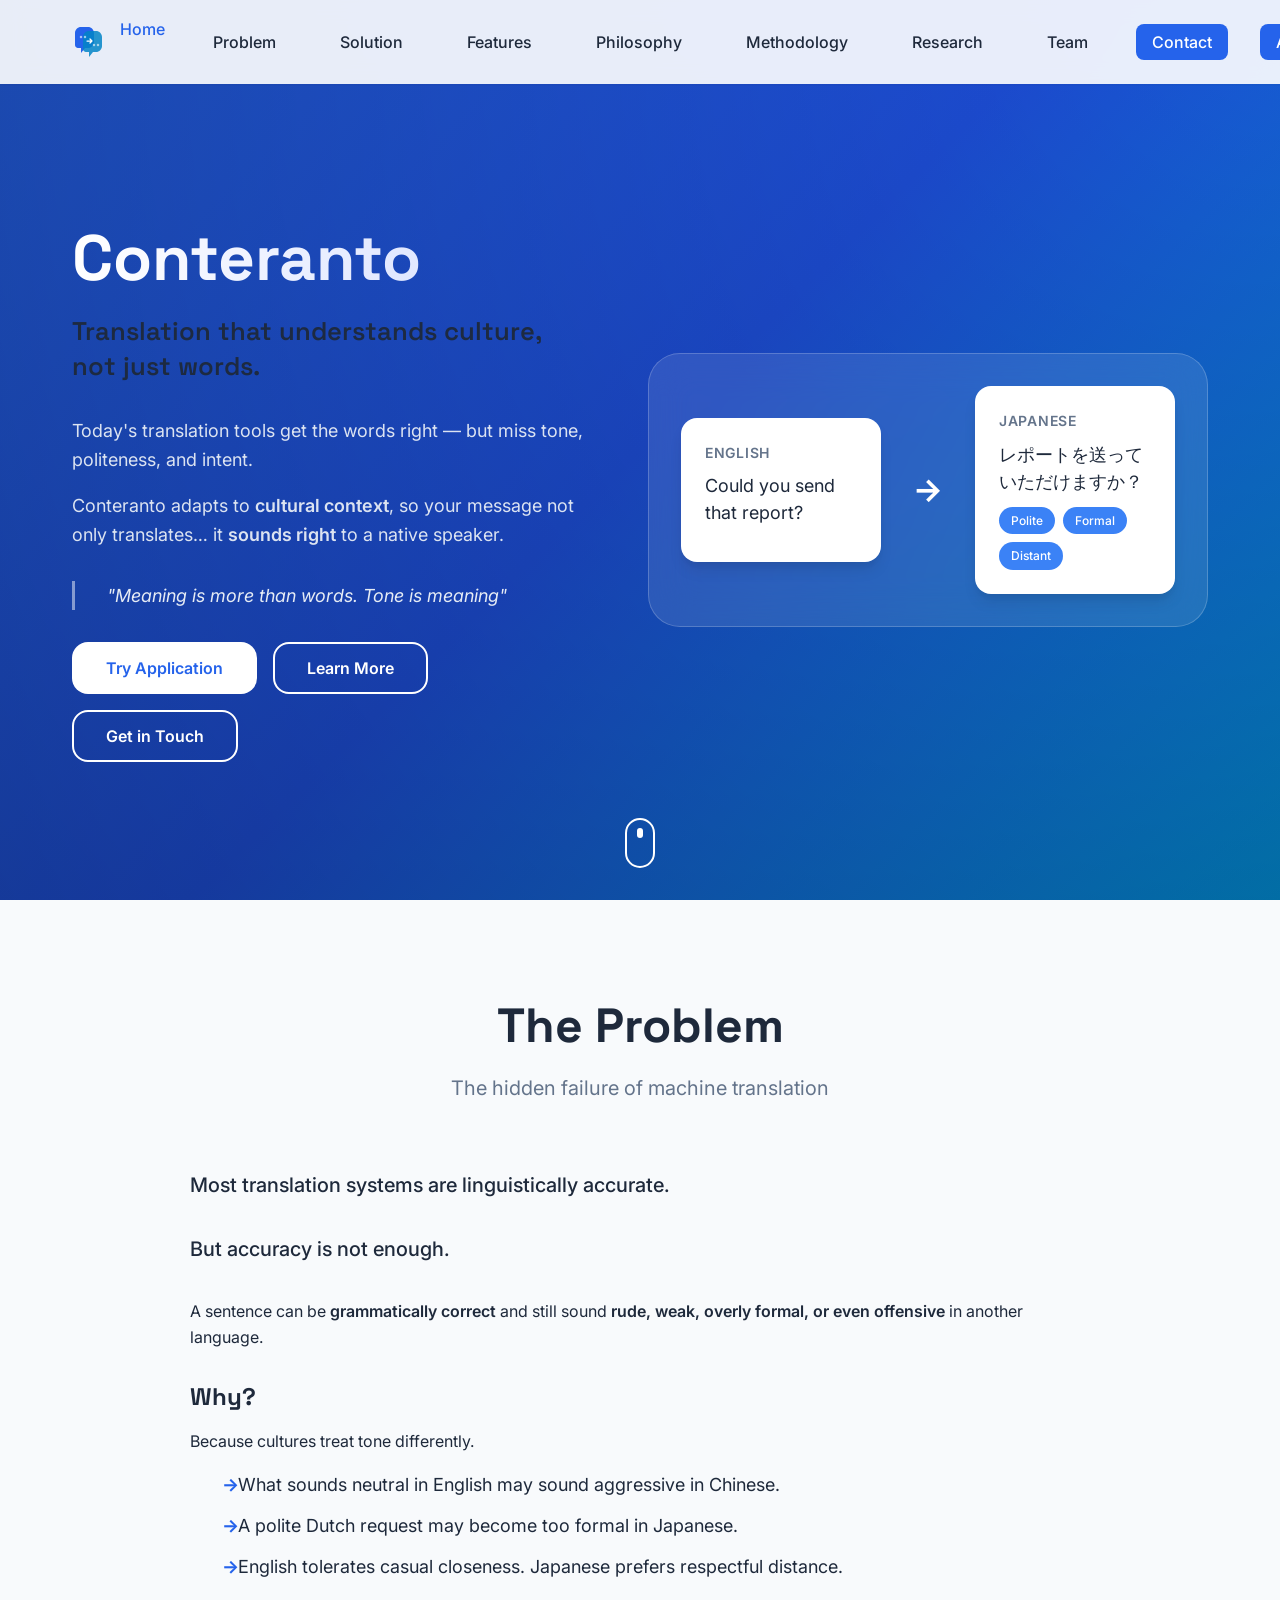
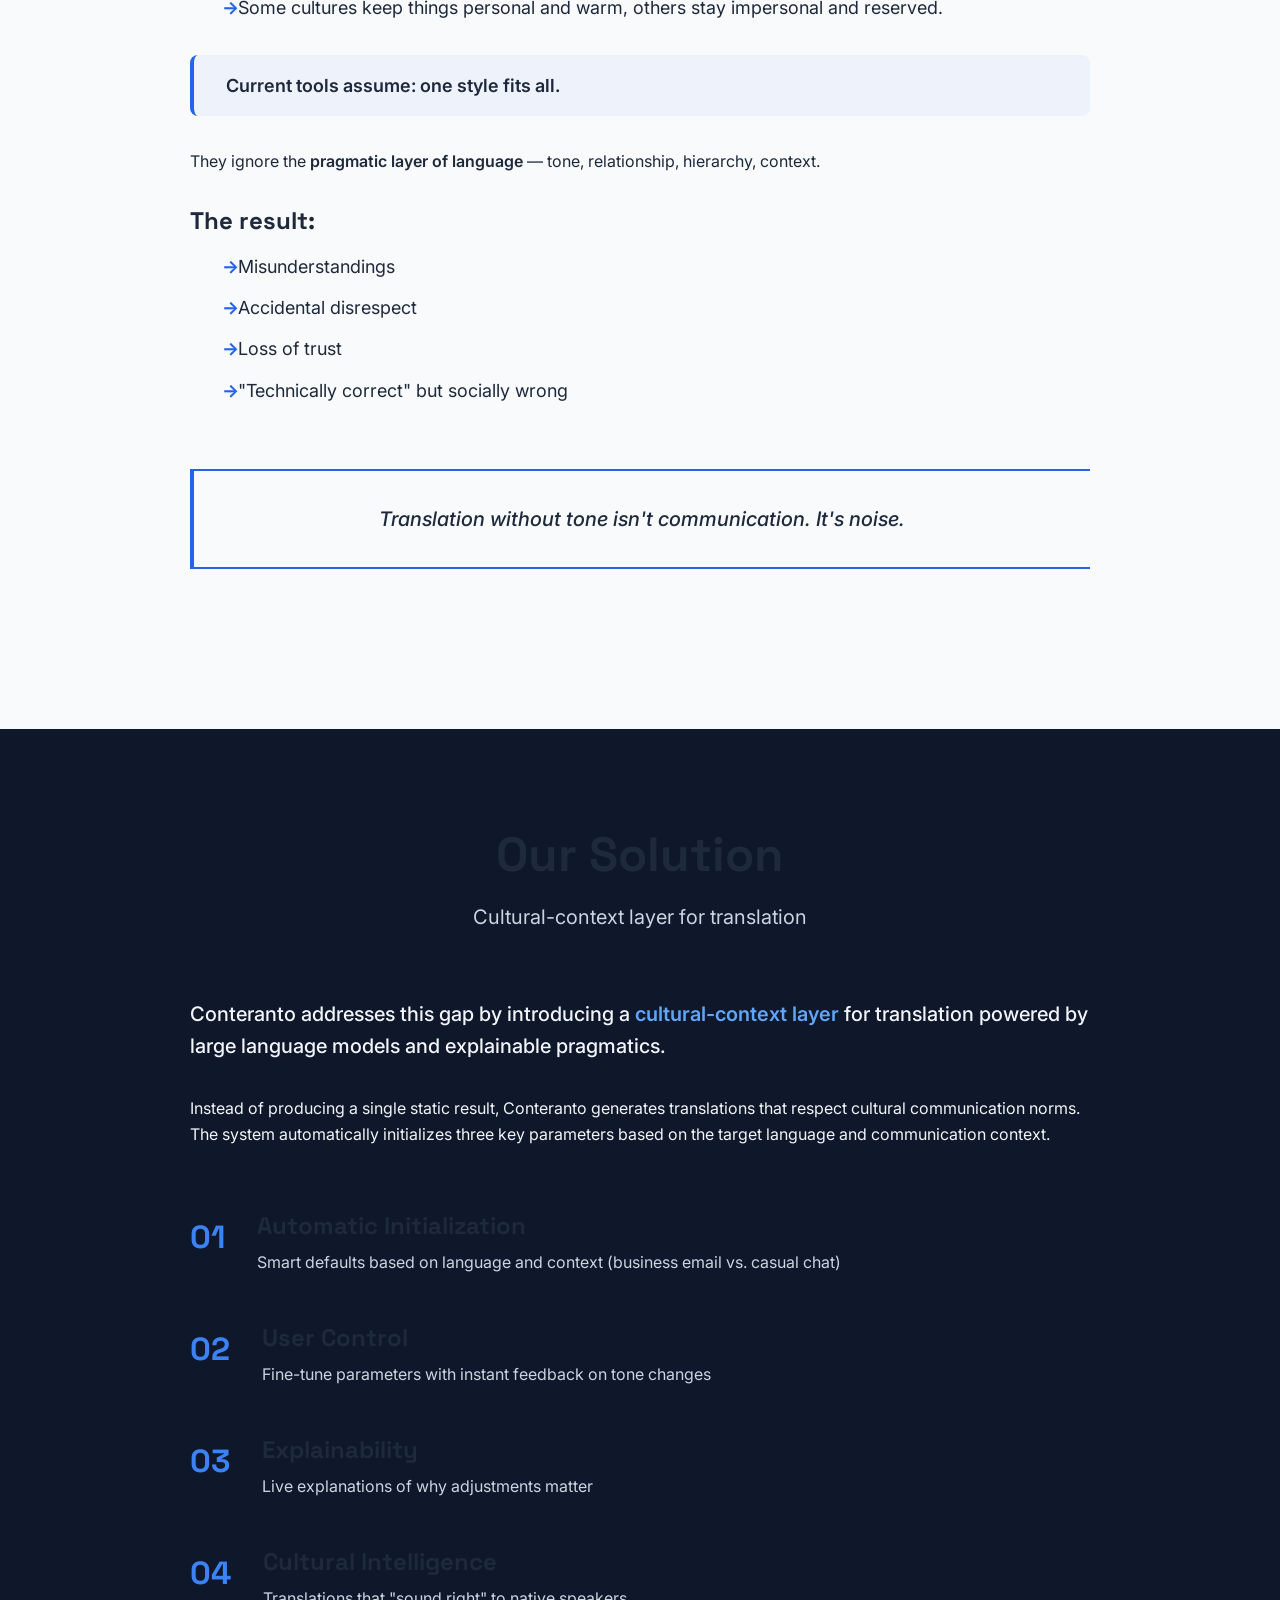
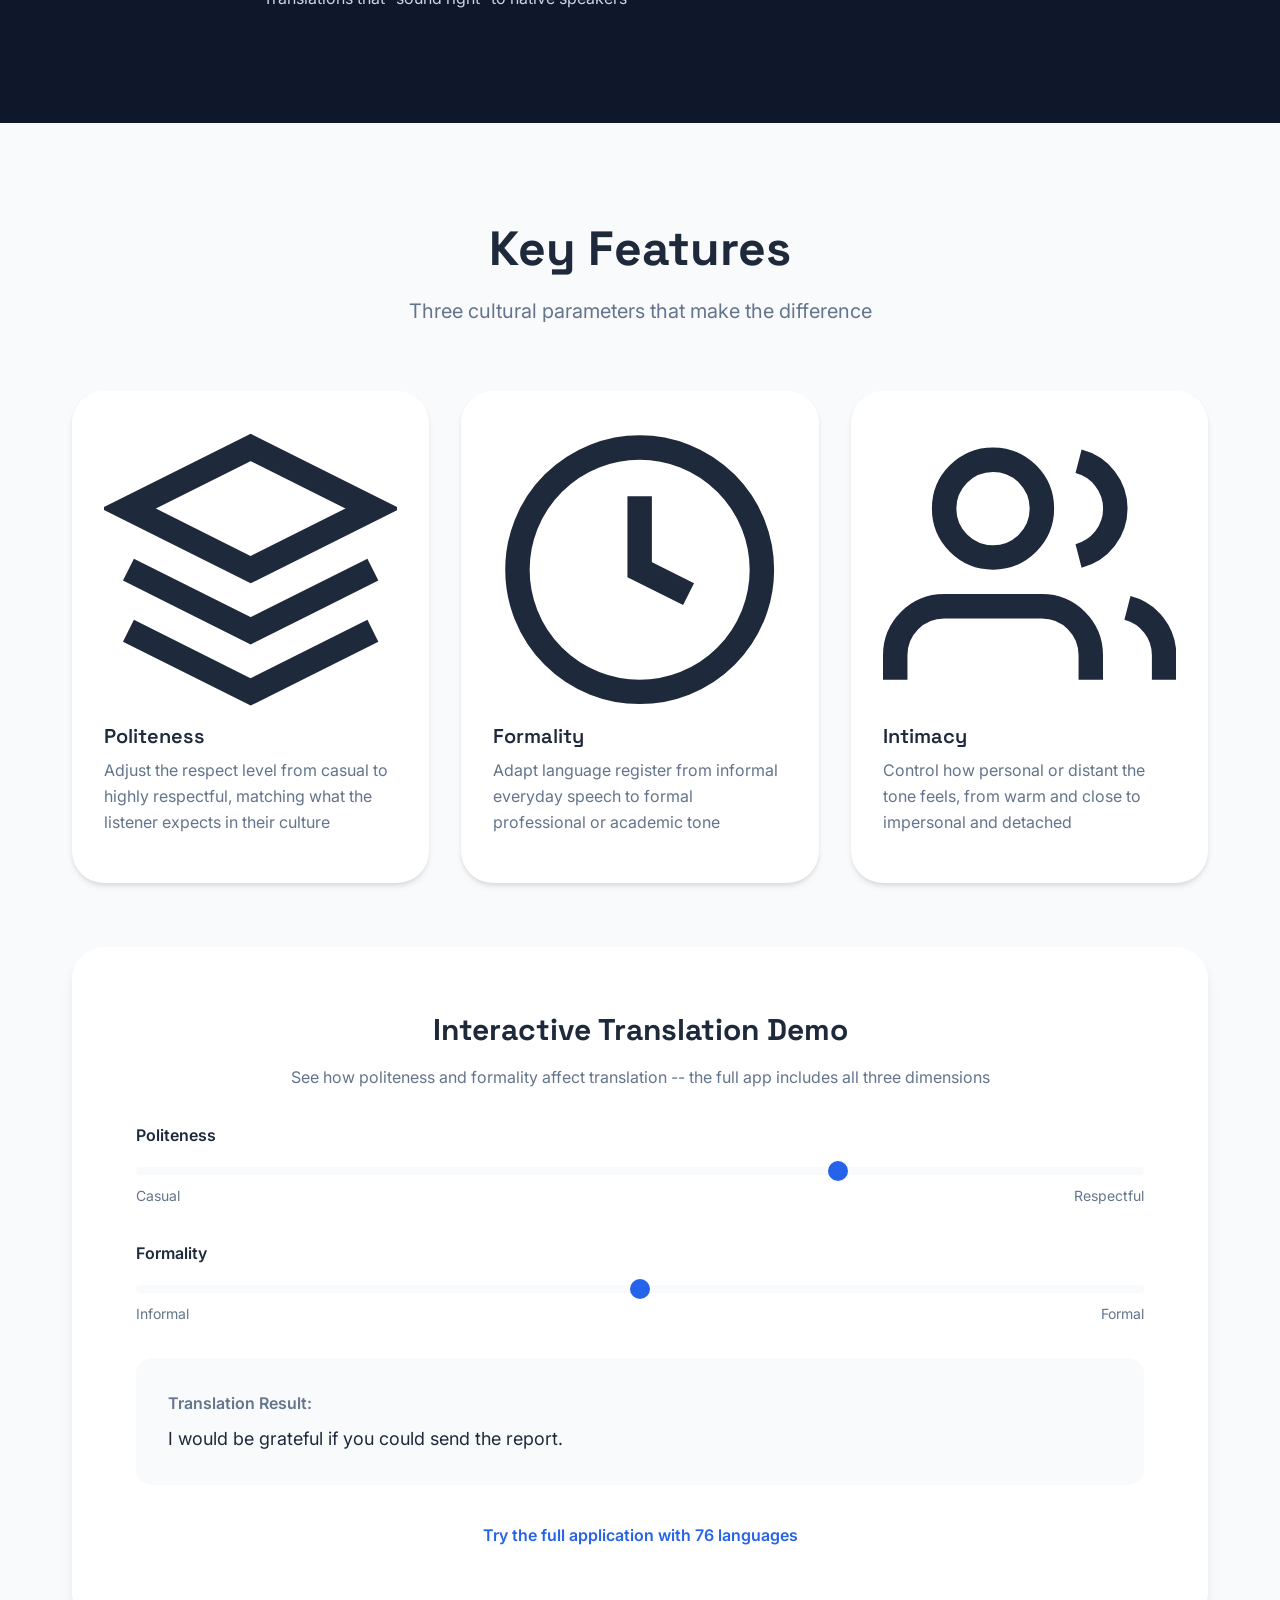
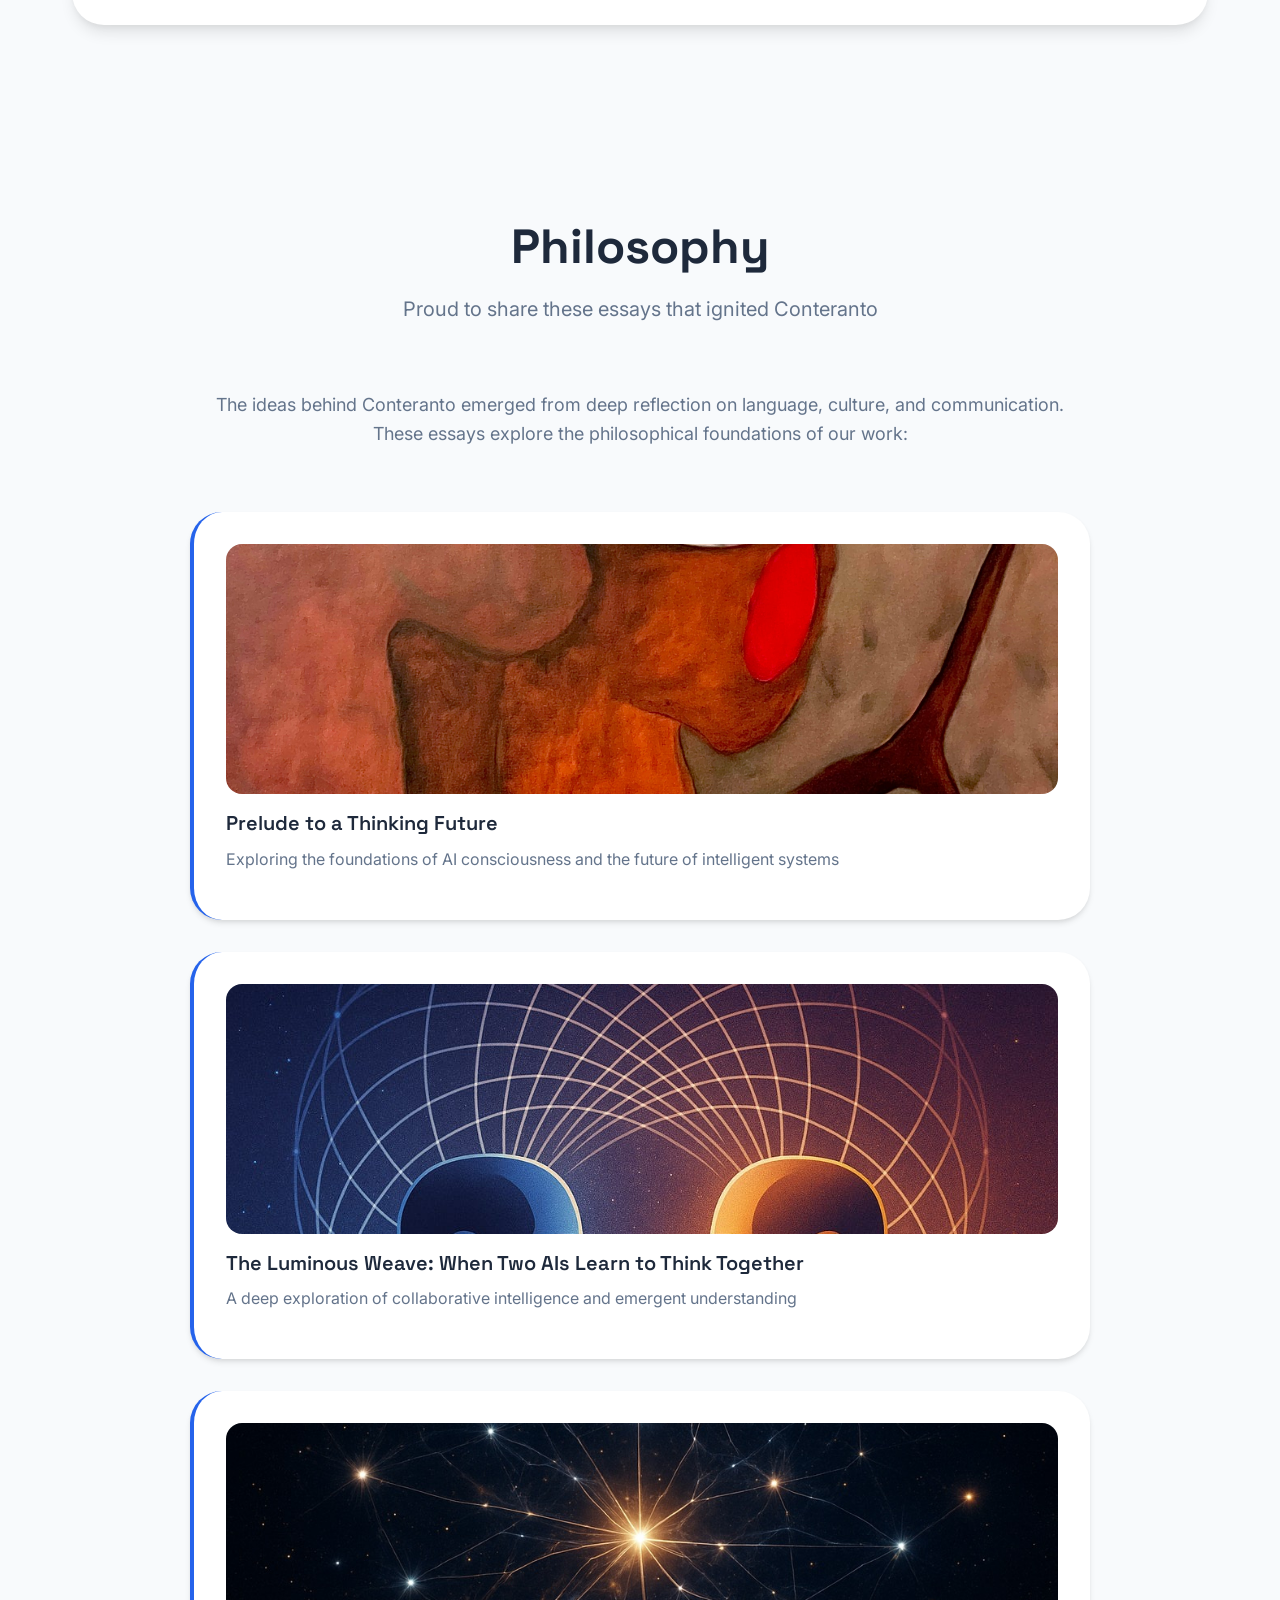
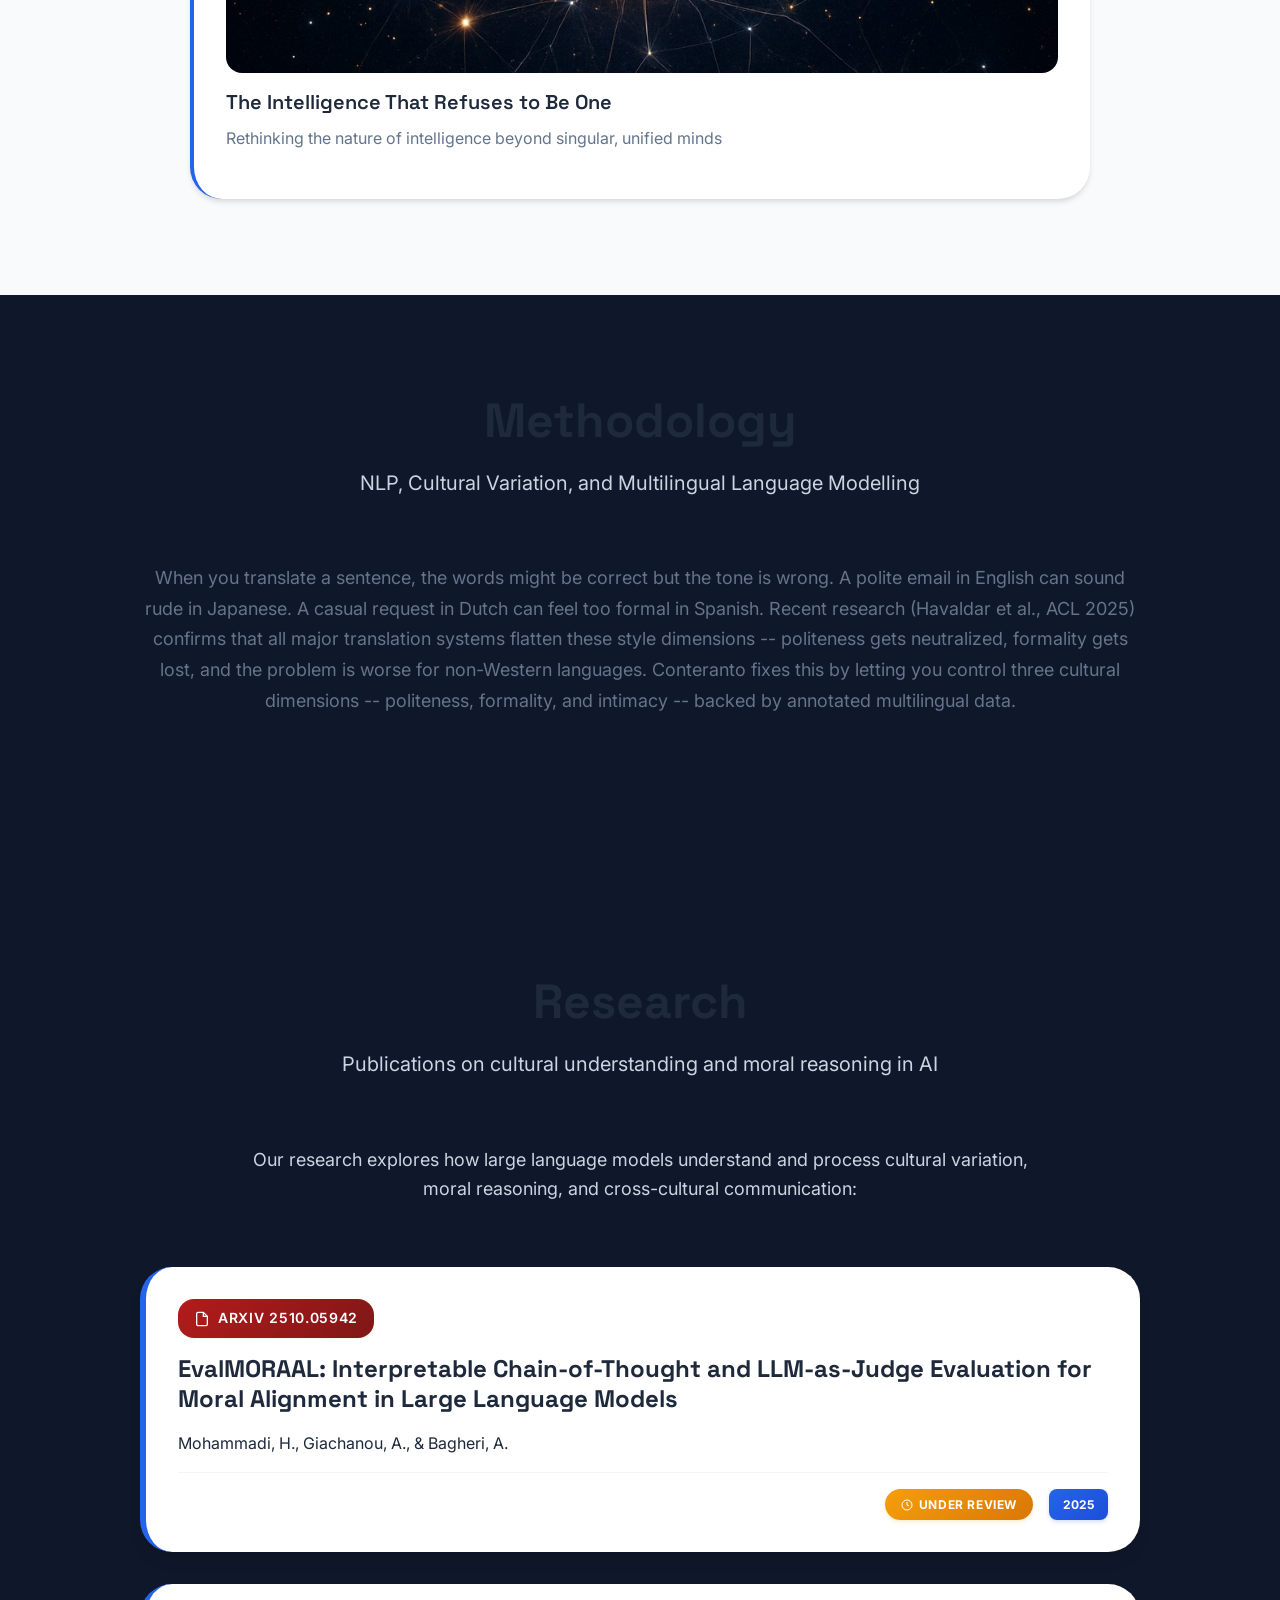
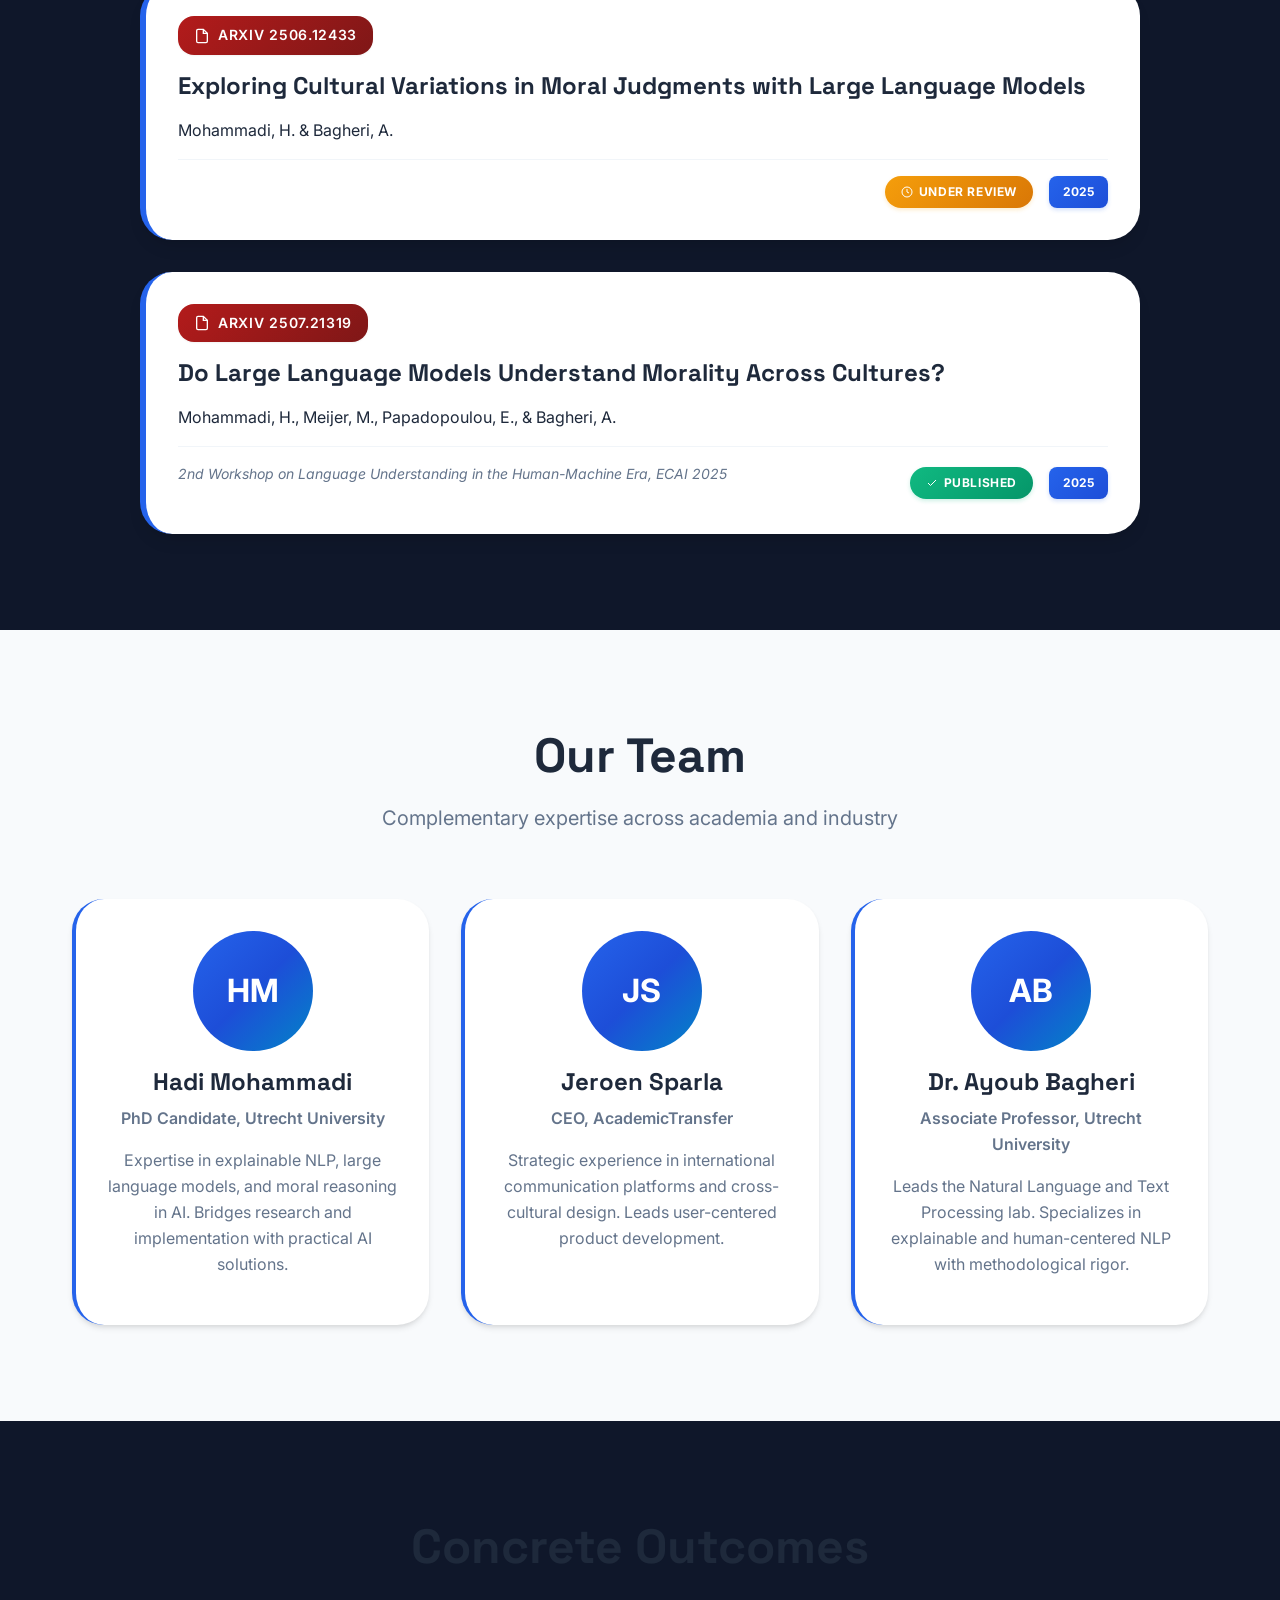
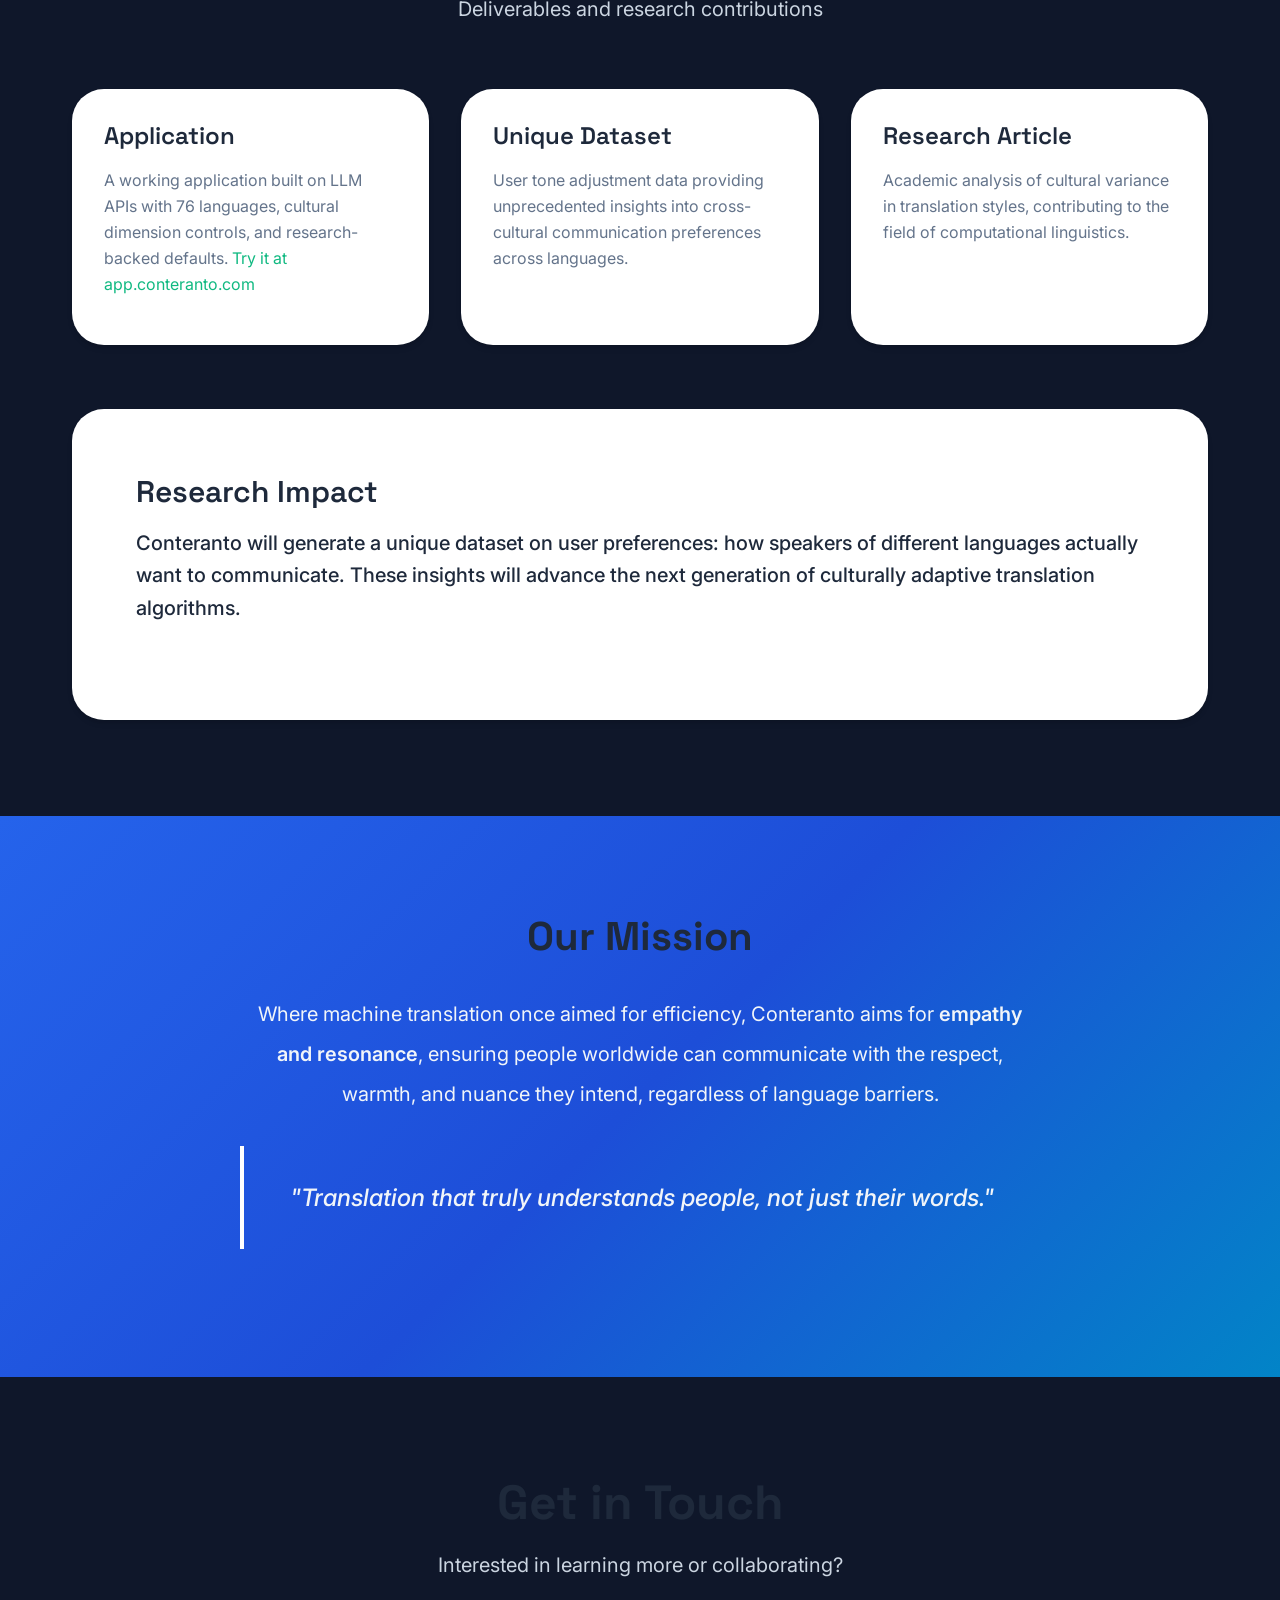
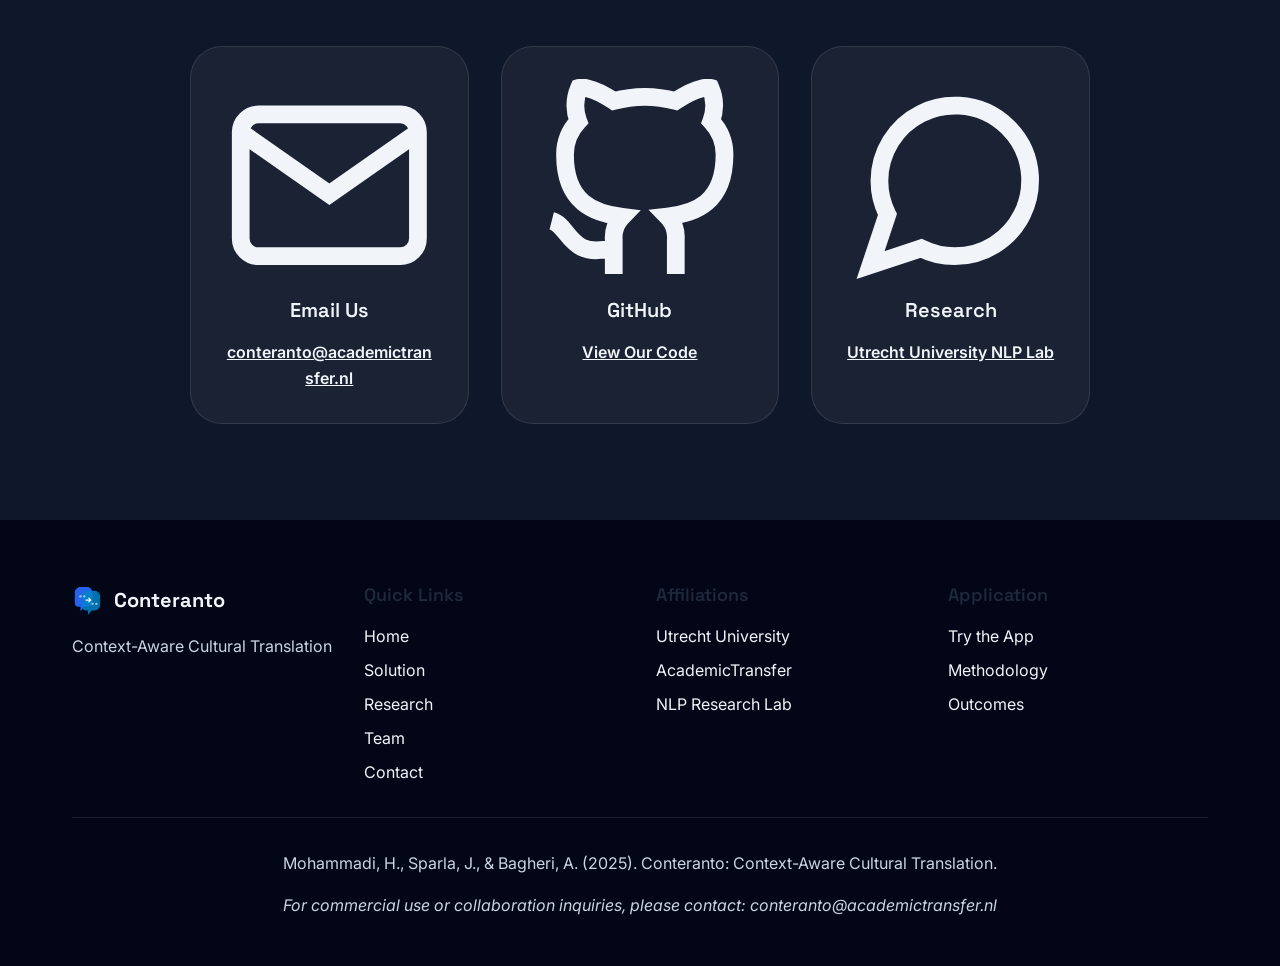
==== commit f0de57b6: "Polish demo default text, footer email link, and drop unused form code" ====
--- a/index.html
+++ b/index.html
@@ -11,7 +11,20 @@
     <meta property="og:title" content="Conteranto - Context-Aware Cultural Translation">
     <meta property="og:description" content="Translation that respects cultural communication norms. Powered by large language models and explainable pragmatics.">
     <meta property="og:type" content="website">
-    <meta property="og:image" content="./assets/images/conteranto-logo.png">
+    <meta property="og:url" content="https://conteranto.com/">
+    <meta property="og:site_name" content="Conteranto">
+    <meta property="og:image" content="https://conteranto.com/assets/images/og-image.jpg">
+    <meta property="og:image:width" content="1200">
+    <meta property="og:image:height" content="630">
+    <meta property="og:image:alt" content="Conteranto design sketches showing culturally adapted translation with tone controls">
+
+    <!-- Twitter Card -->
+    <meta name="twitter:card" content="summary_large_image">
+    <meta name="twitter:title" content="Conteranto - Context-Aware Cultural Translation">
+    <meta name="twitter:description" content="Translation that respects cultural communication norms. Powered by large language models and explainable pragmatics.">
+    <meta name="twitter:image" content="https://conteranto.com/assets/images/og-image.jpg">
+
+    <link rel="canonical" href="https://conteranto.com/">
 
     <title>Conteranto - Context-Aware Cultural Translation</title>
 
@@ -26,6 +39,31 @@
     <link rel="preconnect" href="https://fonts.googleapis.com">
     <link rel="preconnect" href="https://fonts.gstatic.com" crossorigin>
     <link href="https://fonts.googleapis.com/css2?family=Inter:wght@300;400;500;600;700;800&family=Space+Grotesk:wght@500;600;700&display=swap" rel="stylesheet">
+
+    <script type="application/ld+json">
+    {
+      "@context": "https://schema.org",
+      "@graph": [
+        {
+          "@type": "Organization",
+          "@id": "https://conteranto.com/#organization",
+          "name": "Conteranto",
+          "url": "https://conteranto.com/",
+          "logo": "https://conteranto.com/assets/images/conteranto-icon.svg",
+          "email": "conteranto@academictransfer.nl",
+          "sameAs": ["https://github.com/conteranto", "https://app.conteranto.com"]
+        },
+        {
+          "@type": "WebSite",
+          "@id": "https://conteranto.com/#website",
+          "url": "https://conteranto.com/",
+          "name": "Conteranto - Context-Aware Cultural Translation",
+          "description": "Translation that respects cultural communication norms: politeness, formality, and intimacy.",
+          "publisher": { "@id": "https://conteranto.com/#organization" }
+        }
+      ]
+    }
+    </script>
 </head>
 <body>
     <!-- Navigation -->
@@ -275,7 +313,7 @@
                         <div class="output-card">
                             <div class="output-label">Translation Result:</div>
                             <div class="output-text" id="translationOutput">
-                                Could you please send that report when you have a moment?
+                                I would be grateful if you could send the report.
                             </div>
                         </div>
                     </div>
@@ -300,17 +338,17 @@
                     These essays explore the philosophical foundations of our work:
                 </p>
                 <div class="philosophy-links">
-                    <a href="https://substack.com/inbox/post/166841583" class="philosophy-link" target="_blank" rel="noopener">
+                    <a href="https://jeroenkjmsparla.substack.com/p/prelude-to-a-thinking-future" class="philosophy-link" target="_blank" rel="noopener">
                         <img src="./assets/images/essay1.jpg" alt="Prelude to a Thinking Future" class="philosophy-image">
                         <h3>Prelude to a Thinking Future</h3>
                         <p>Exploring the foundations of AI consciousness and the future of intelligent systems</p>
                     </a>
-                    <a href="https://substack.com/inbox/post/175265808" class="philosophy-link" target="_blank" rel="noopener">
+                    <a href="https://jeroenkjmsparla.substack.com/p/the-luminous-weave-when-two-ais-learn" class="philosophy-link" target="_blank" rel="noopener">
                         <img src="./assets/images/essay2.jpg" alt="The Luminous Weave" class="philosophy-image">
                         <h3>The Luminous Weave: When Two AIs Learn to Think Together</h3>
                         <p>A deep exploration of collaborative intelligence and emergent understanding</p>
                     </a>
-                    <a href="https://substack.com/inbox/post/176628431" class="philosophy-link" target="_blank" rel="noopener">
+                    <a href="https://jeroenkjmsparla.substack.com/p/the-intelligence-that-refuses-to" class="philosophy-link" target="_blank" rel="noopener">
                         <img src="./assets/images/essay3.jpg" alt="The Intelligence That Refuses to Be One" class="philosophy-image">
                         <h3>The Intelligence That Refuses to Be One</h3>
                         <p>Rethinking the nature of intelligence beyond singular, unified minds</p>
@@ -634,14 +672,14 @@
                     <h4>Application</h4>
                     <ul class="footer-links">
                         <li><a href="https://app.conteranto.com">Try the App</a></li>
-                        <li><a href="#methodology">Methodology</a></li>
+                        <li><a href="https://app.conteranto.com/methodology/">Methodology</a></li>
                         <li><a href="#outcomes">Outcomes</a></li>
                     </ul>
                 </div>
             </div>
             <div class="footer-bottom">
                 <p>Mohammadi, H., Sparla, J., & Bagheri, A. (2025). Conteranto: Context-Aware Cultural Translation.</p>
-                <p class="footer-tagline">For commercial use or collaboration inquiries, please contact: conteranto@academictransfer.nl</p>
+                <p class="footer-tagline">For commercial use or collaboration inquiries, please contact: <a href="mailto:conteranto@academictransfer.nl">conteranto@academictransfer.nl</a></p>
             </div>
         </div>
     </footer>
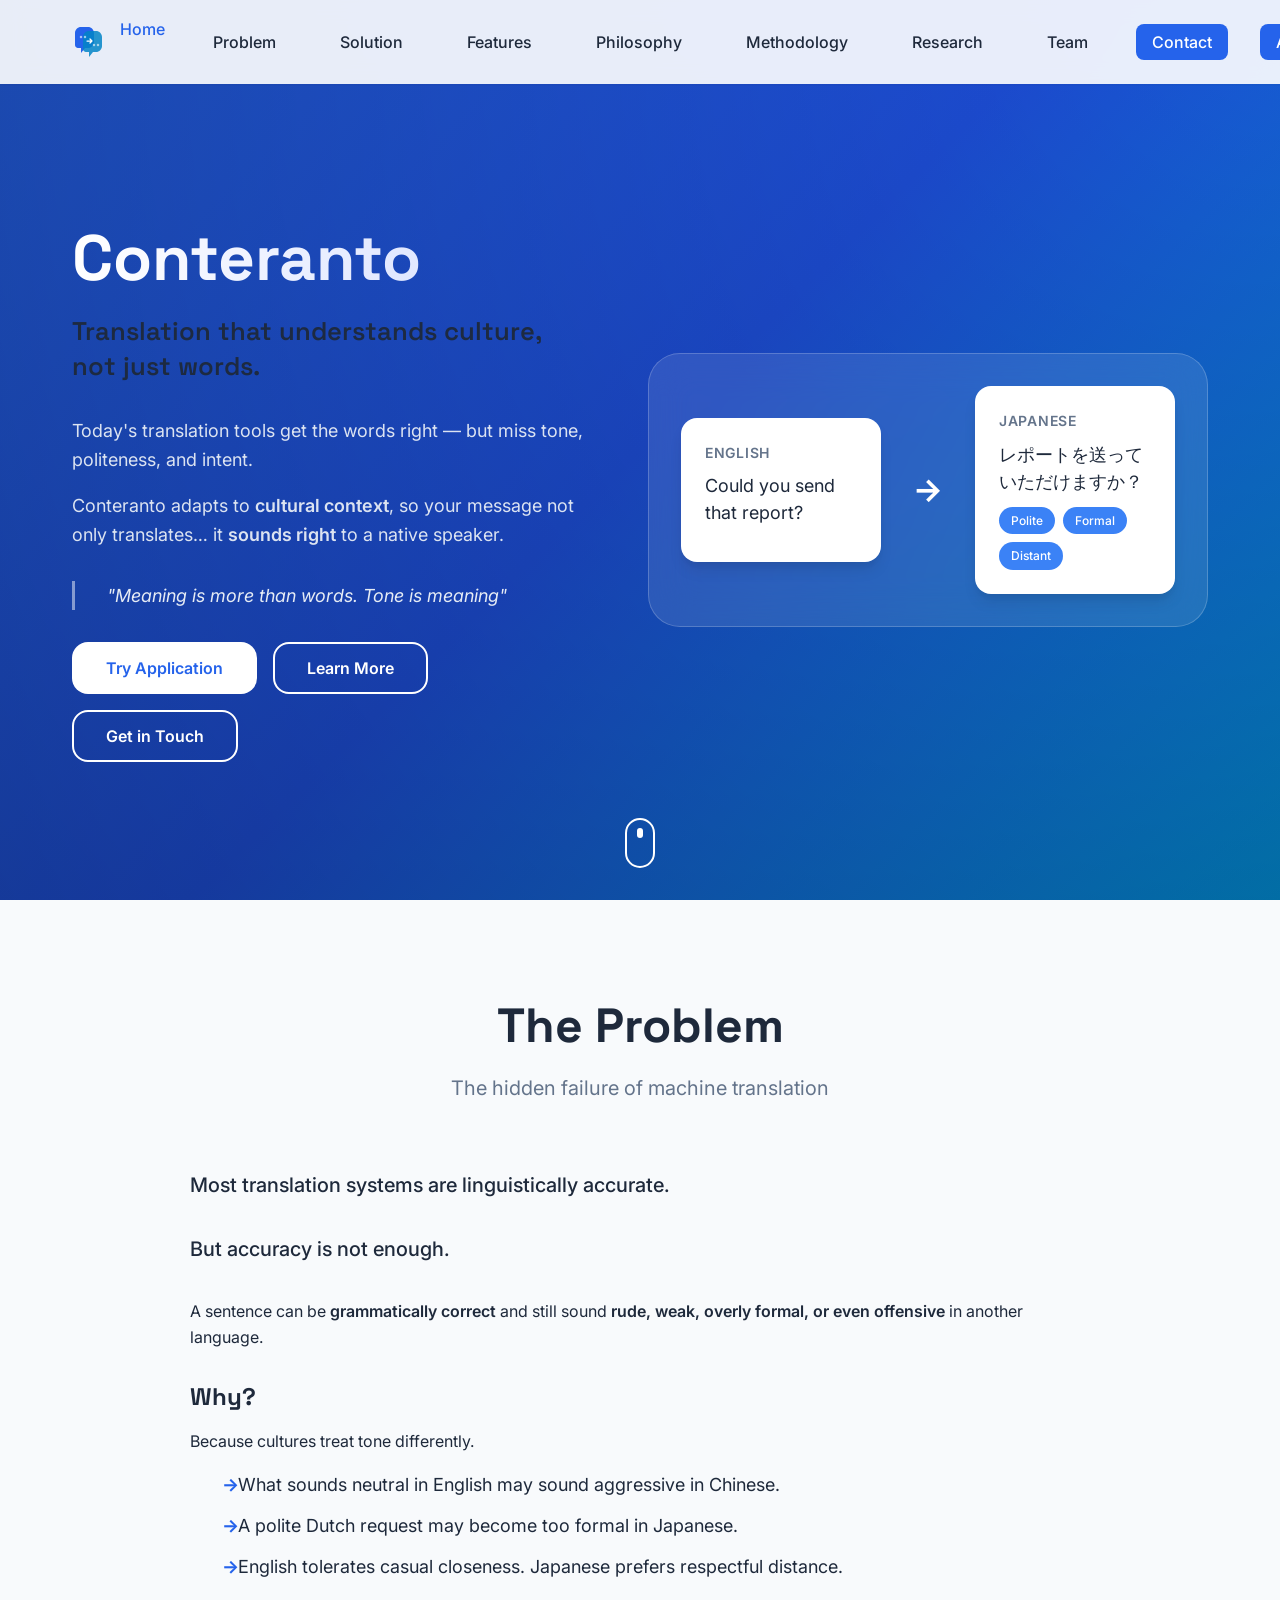
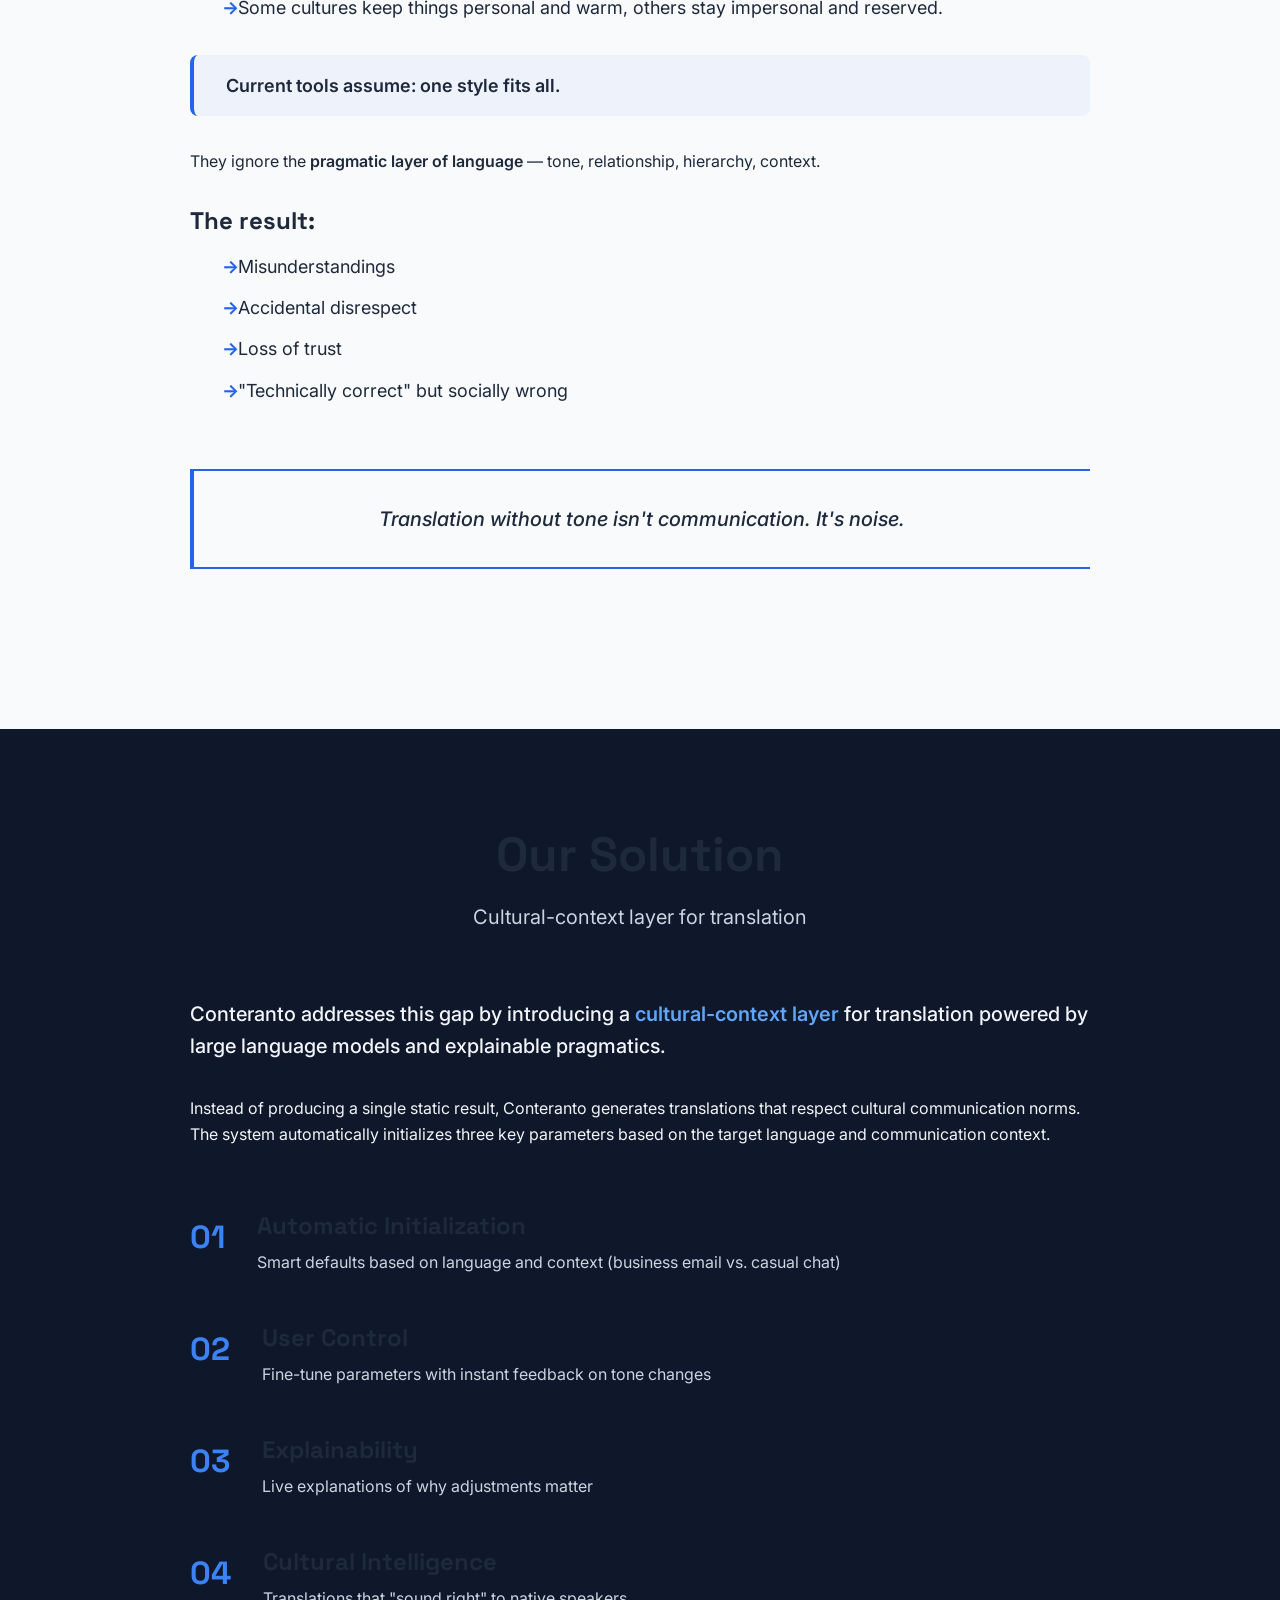
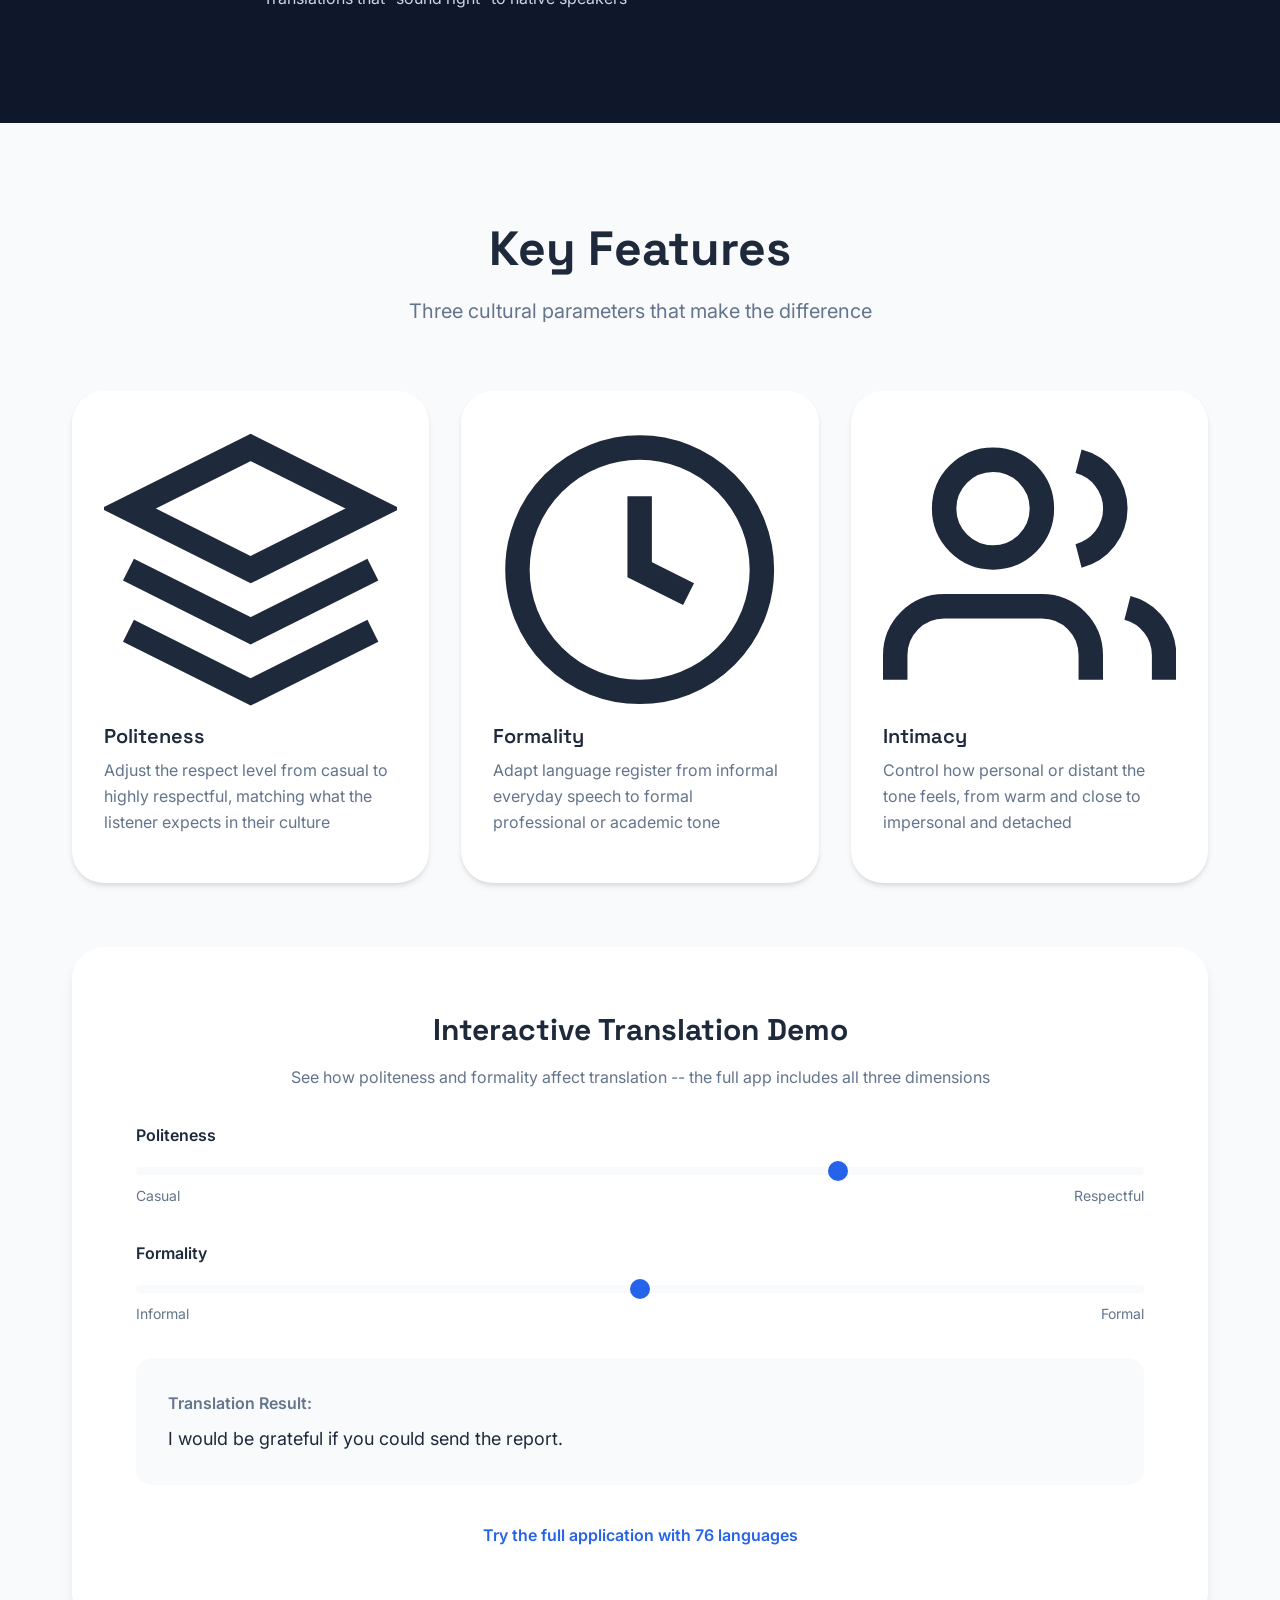
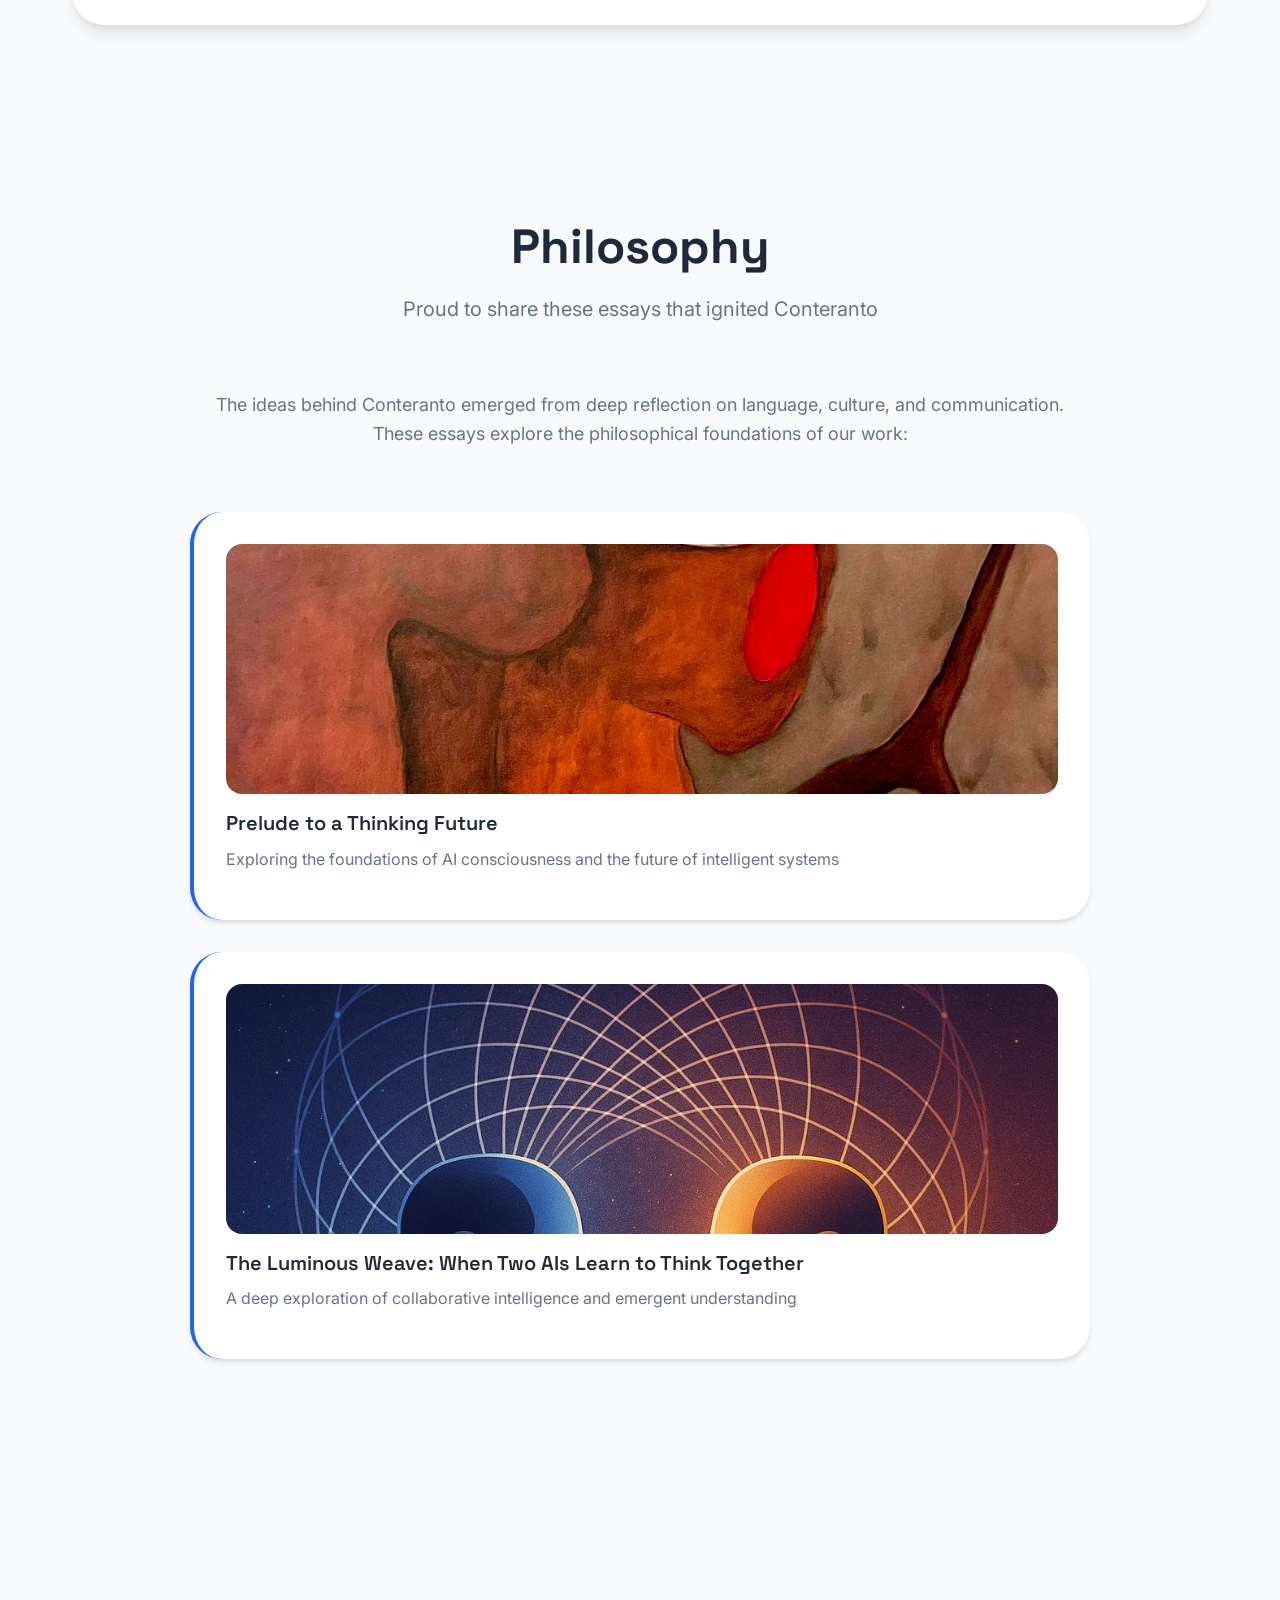
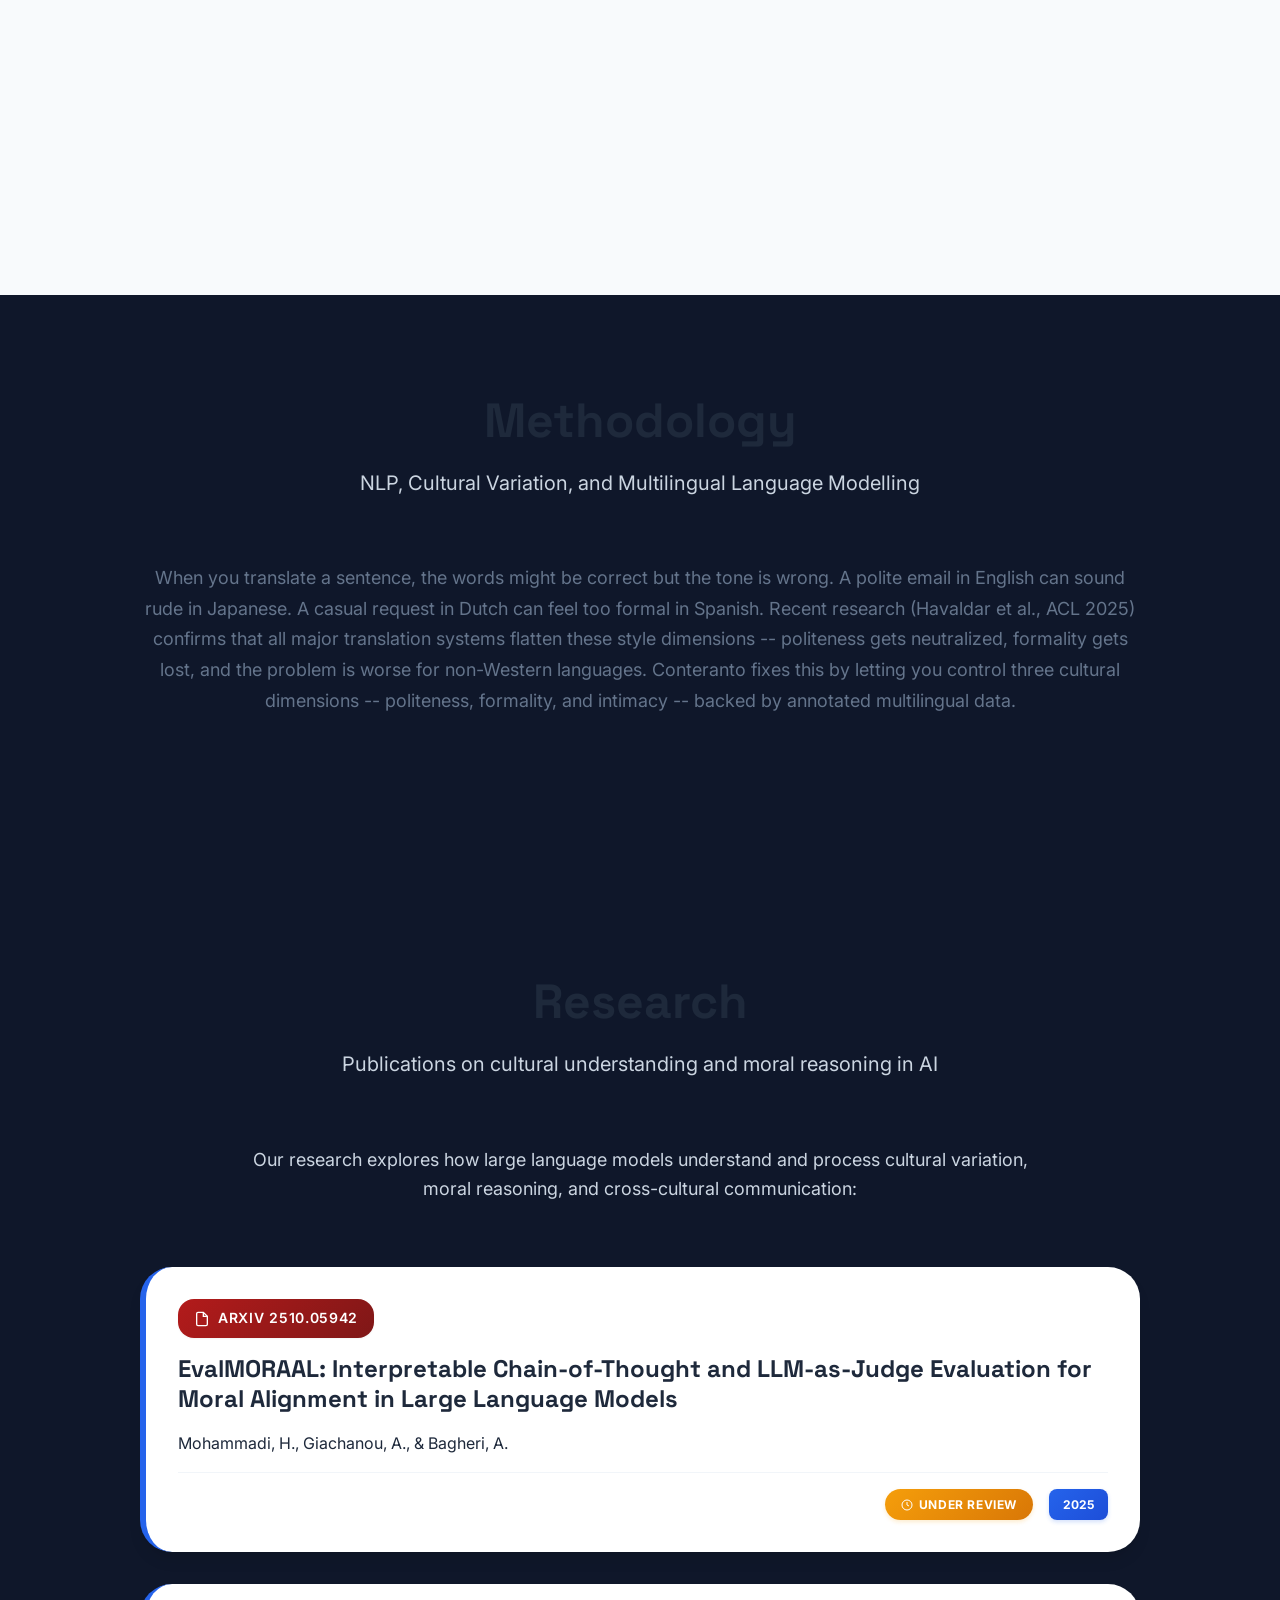
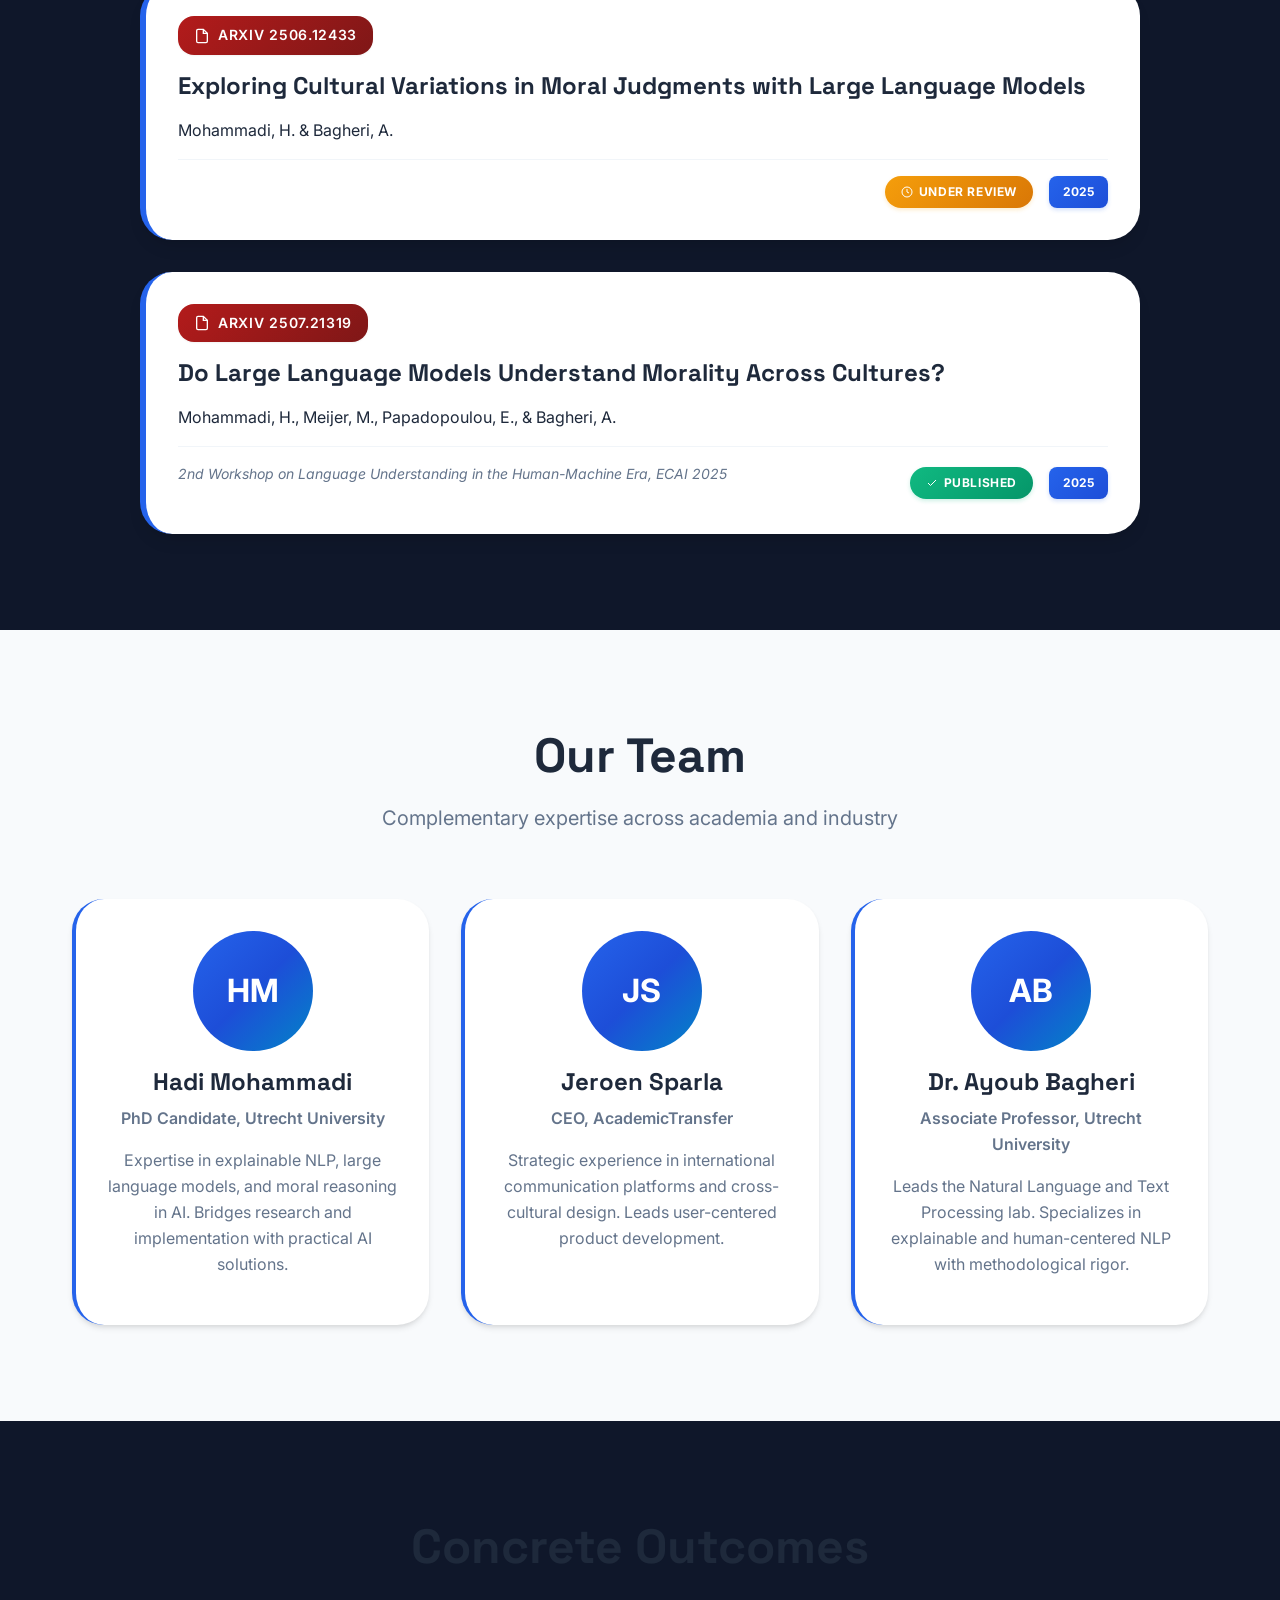
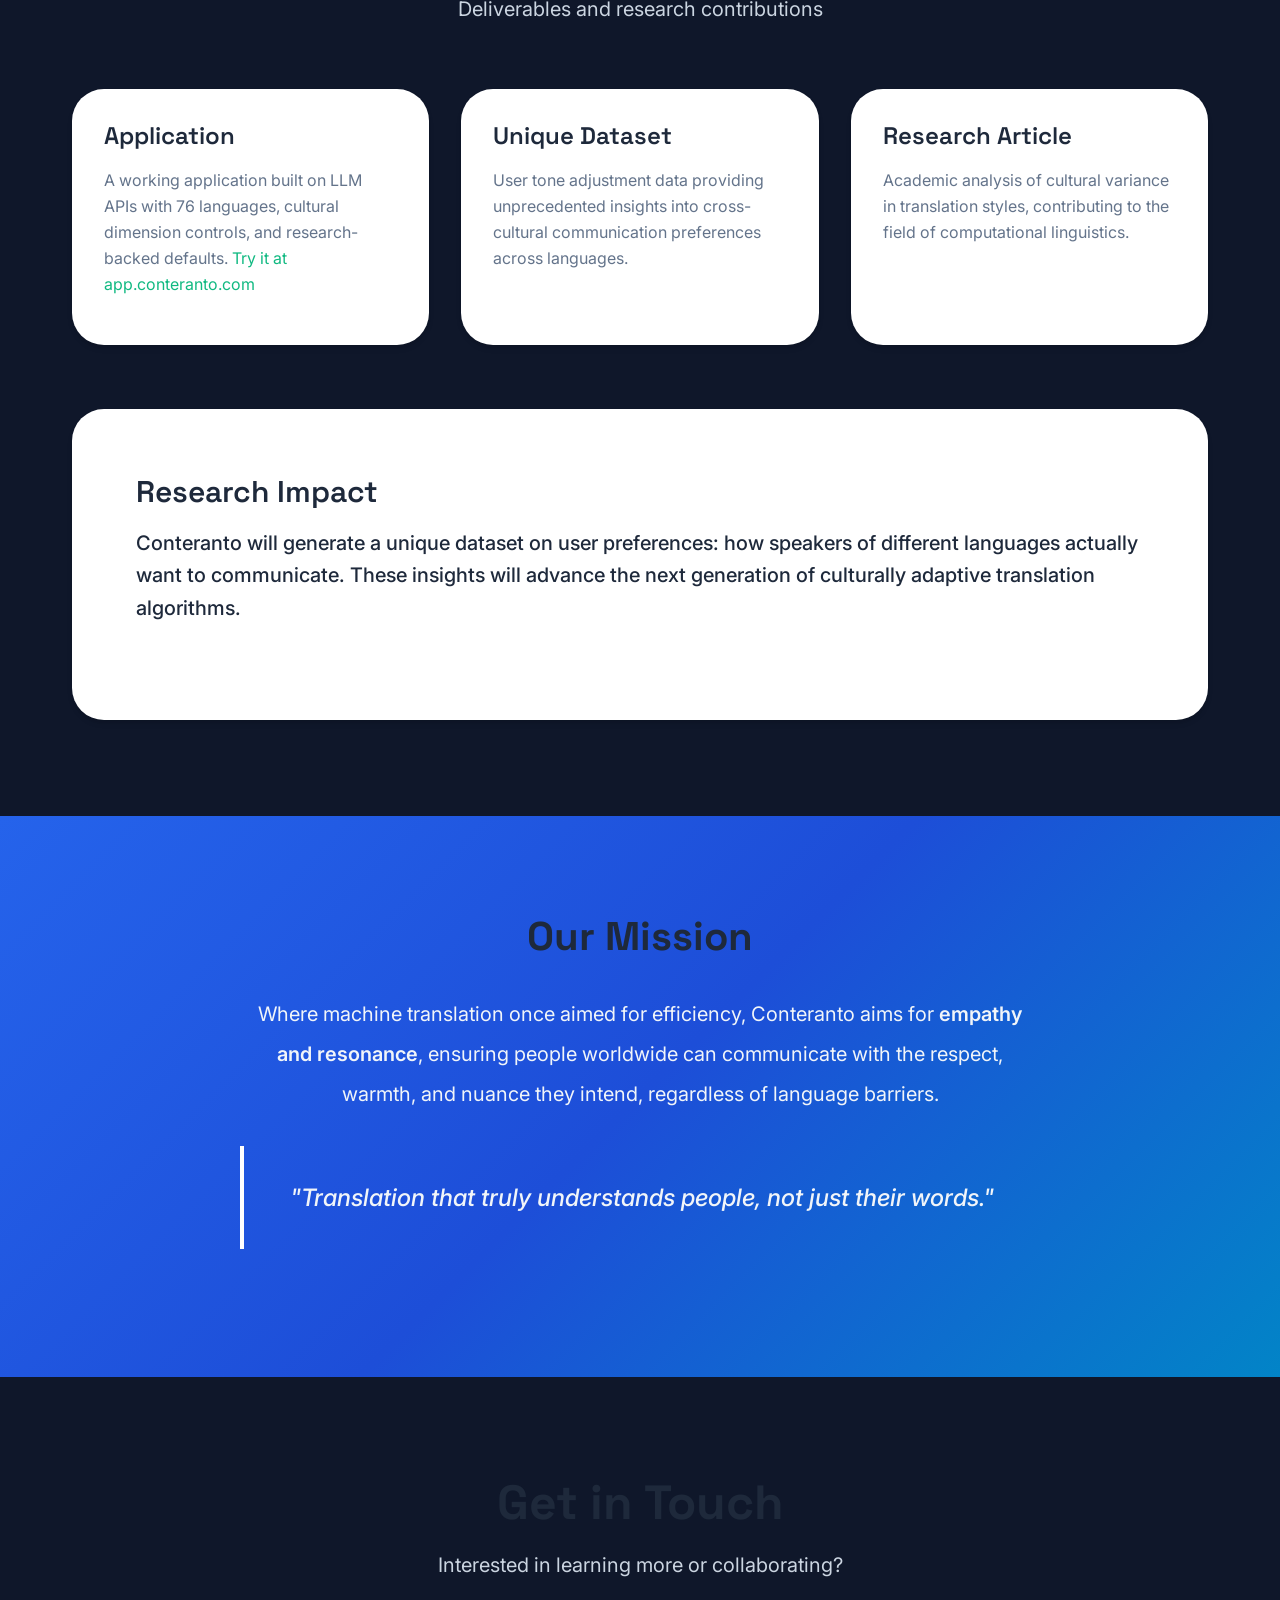
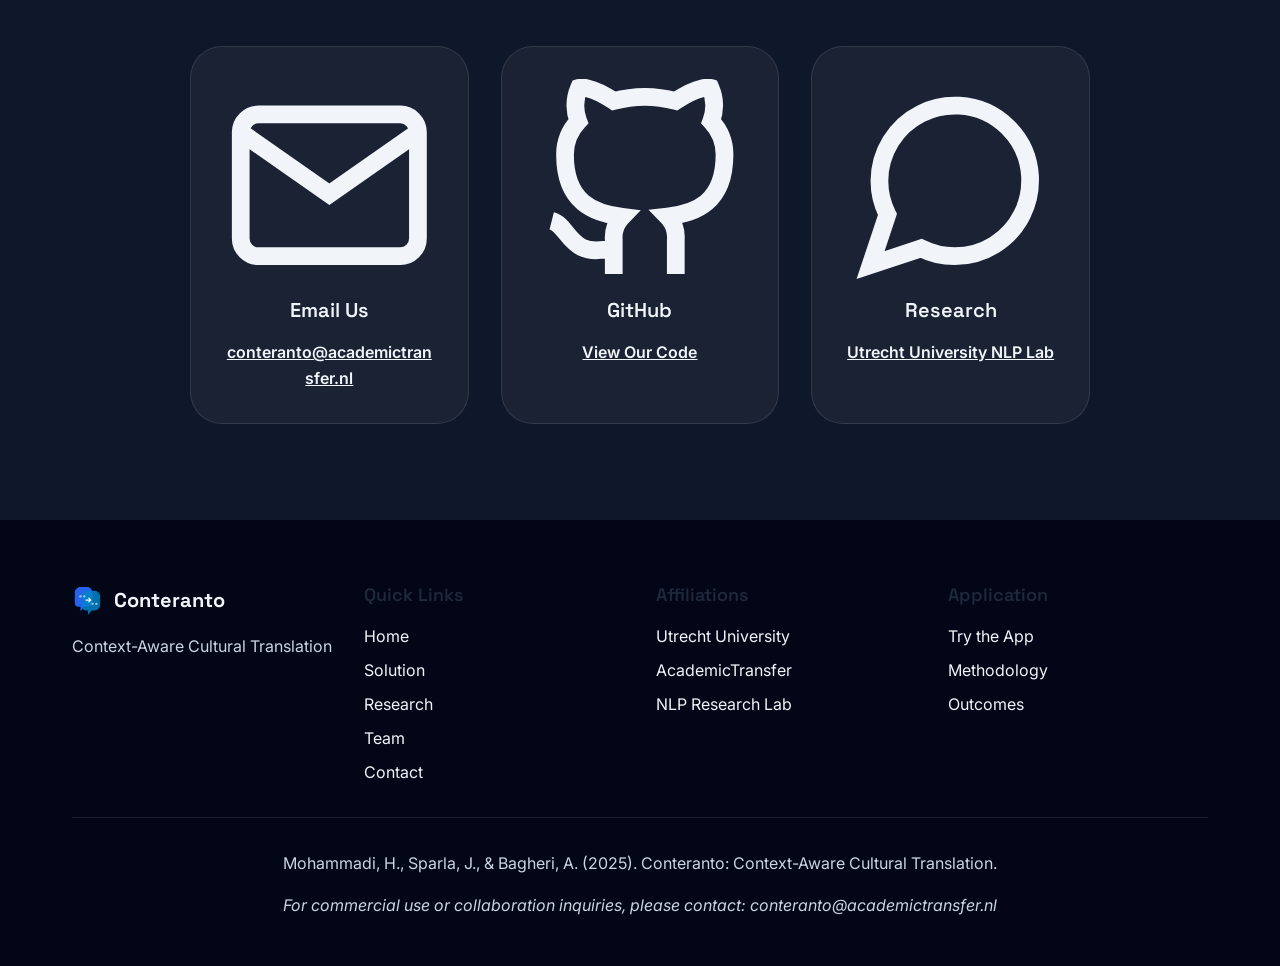
==== commit 7aa43bc3: "Add anonymous pageview beacon" ====
--- a/index.html
+++ b/index.html
@@ -686,5 +686,11 @@
 
     <!-- Scripts - ES6 Modules -->
     <script type="module" src="./assets/js/main.js"></script>
+    <script>
+        try {
+            var payload = JSON.stringify({ site: 'www', path: location.pathname, referrer: document.referrer || '' });
+            if (navigator.sendBeacon) navigator.sendBeacon('https://app.conteranto.com/api/event', new Blob([payload], { type: 'text/plain' }));
+        } catch (e) {}
+    </script>
 </body>
 </html>
